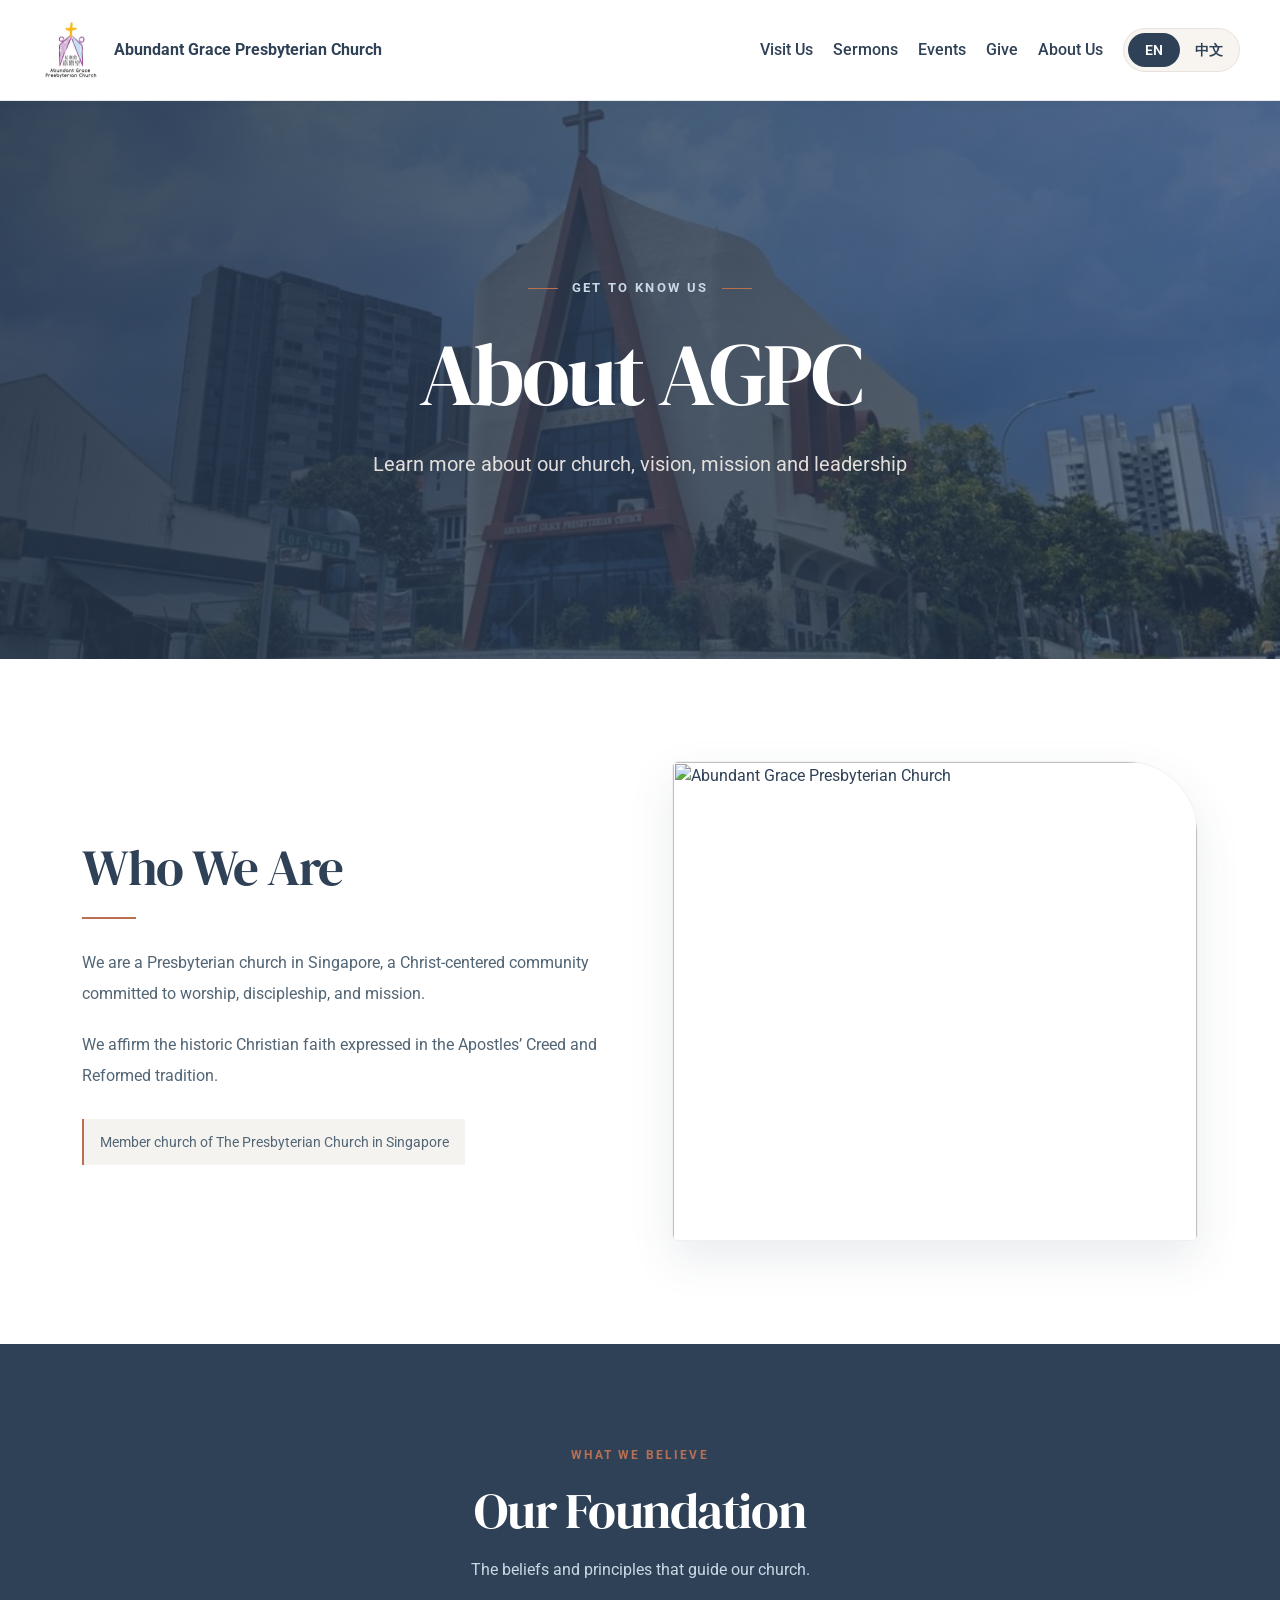
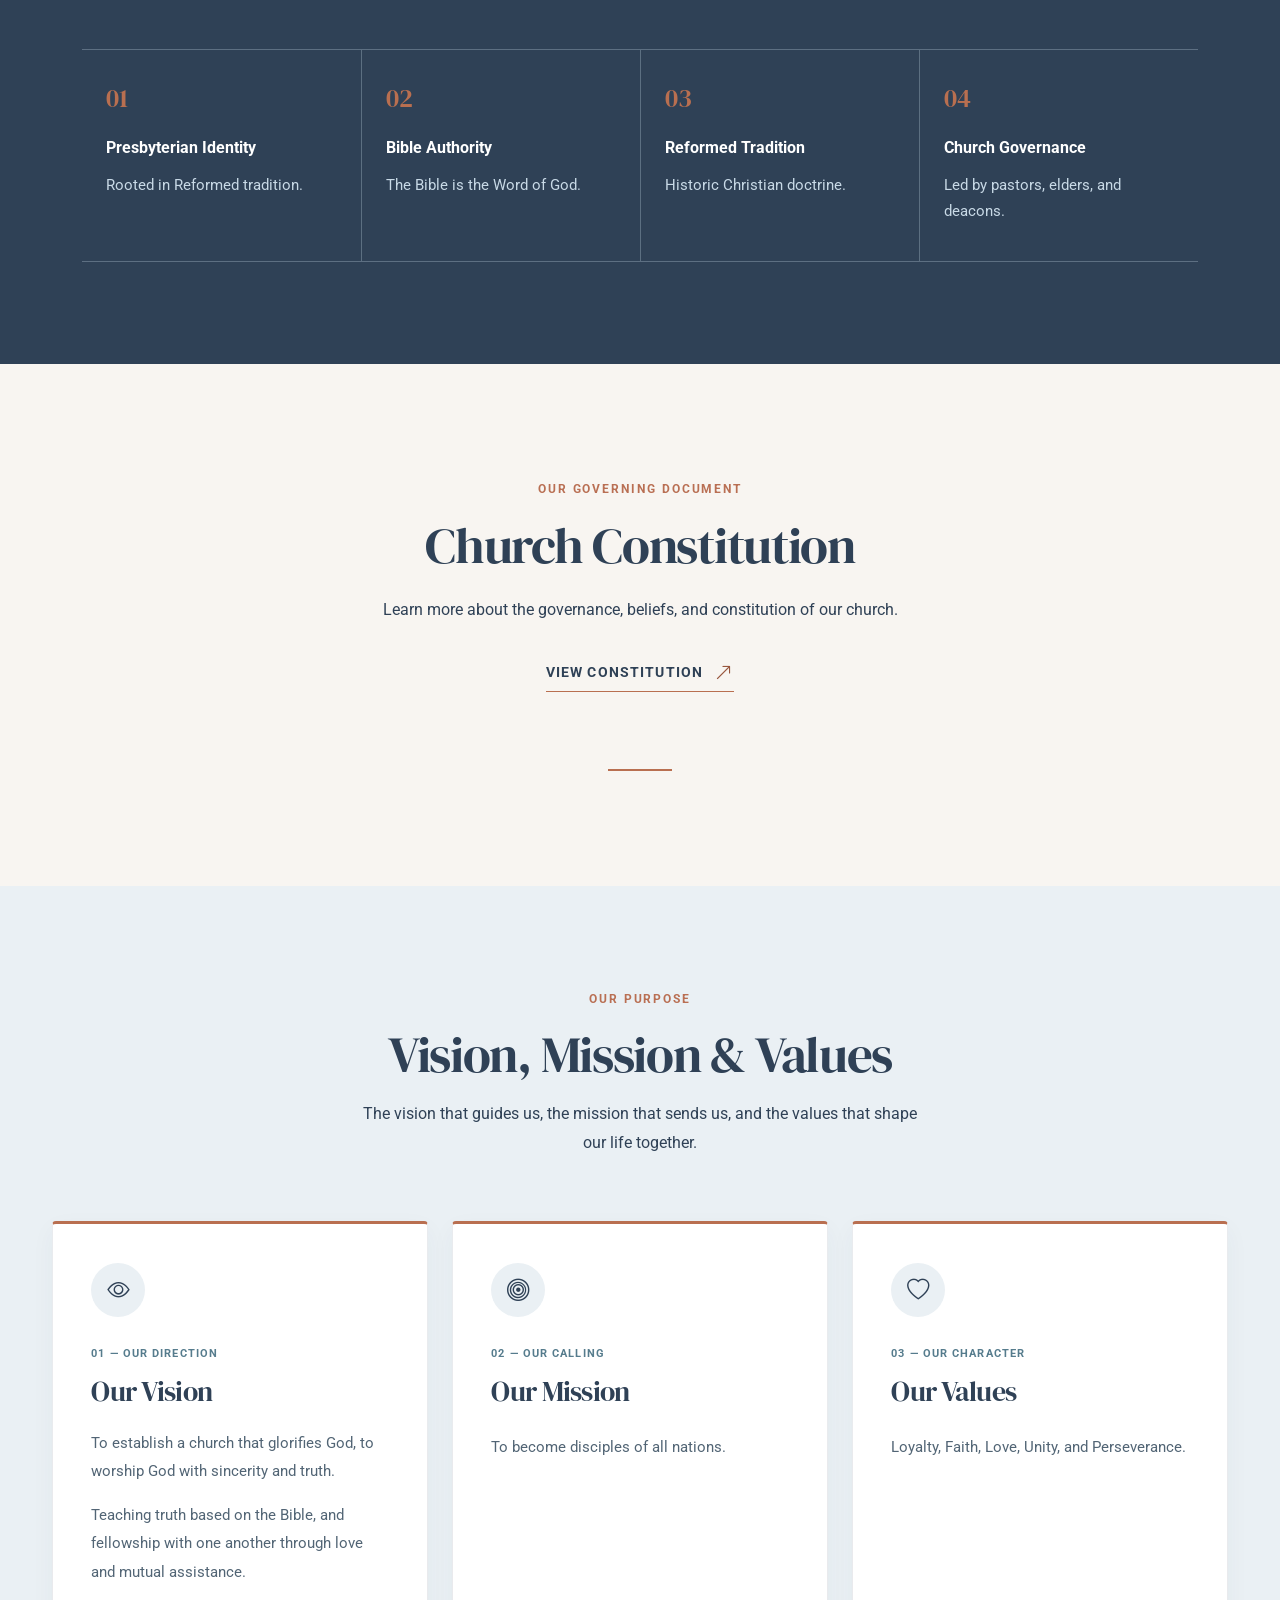
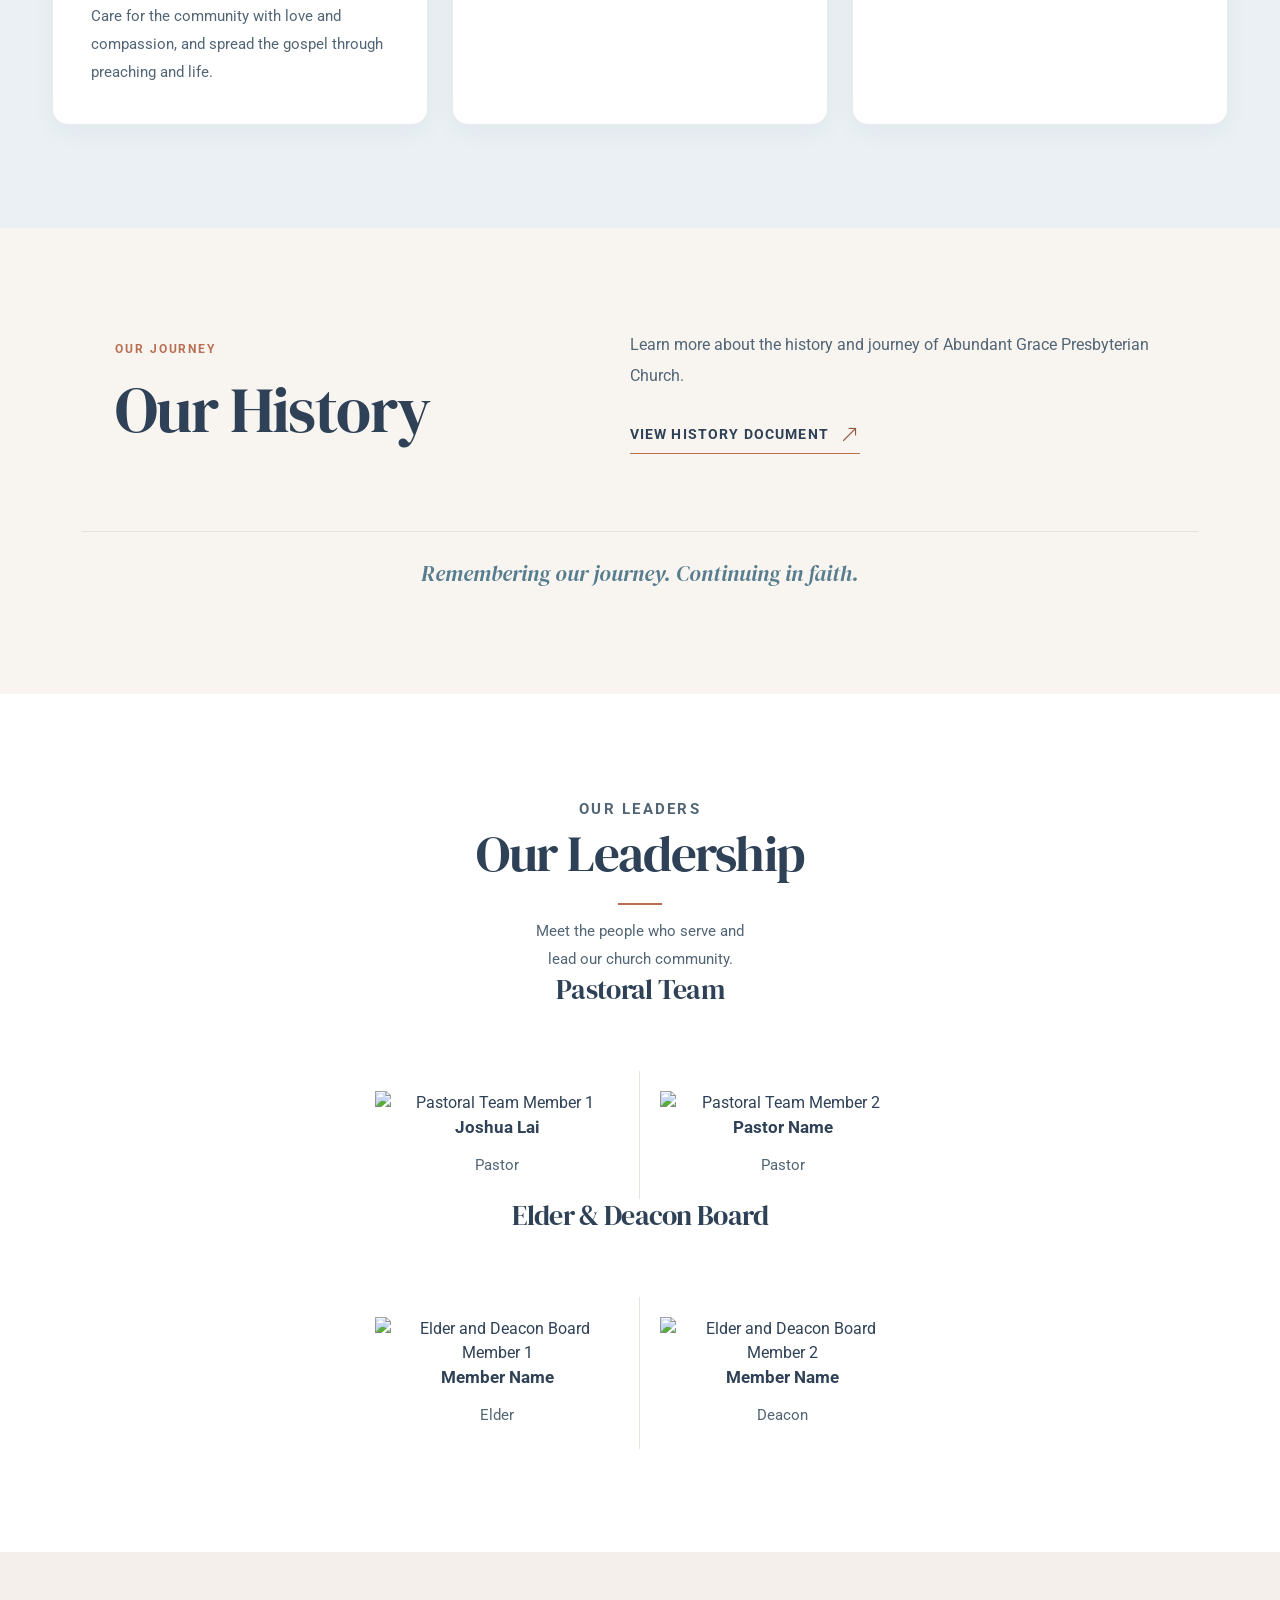
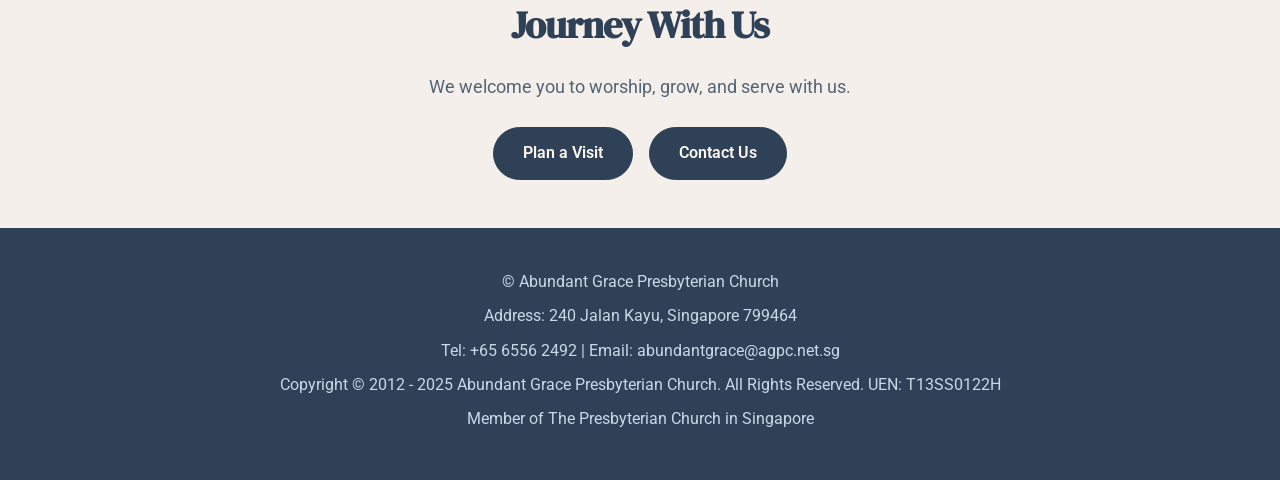
==== AGPC.html @ 5f8e2b2c "Update AGPC.html" ====
<html>
<head>

<meta charset="UTF-8">
<meta name="viewport" content="width=device-width, initial-scale=1">
    
<link rel="preconnect" href="https://fonts.googleapis.com">
<link rel="preconnect" href="https://fonts.gstatic.com" crossorigin>
<link href="https://fonts.googleapis.com/css2?family=Roboto:wght@400;500;600;700&display=swap" rel="stylesheet">
<link href="https://fonts.googleapis.com/css2?family=DM+Serif+Display&display=swap" rel="stylesheet">
<script src="https://cdn.jsdelivr.net/npm/bootstrap@5.3.0/dist/js/bootstrap.bundle.min.js"></script>
    
<link rel="stylesheet" href="CSS/global.css">
<link href="CSS/style.css" type="text/css" rel="stylesheet">
<link rel="stylesheet" href="CSS/agpc.css">

<link href="https://cdn.jsdelivr.net/npm/bootstrap@5.3.0/dist/css/bootstrap.min.css" rel="stylesheet">
    
<script src="utils.js"></script>
<link rel="stylesheet" href="https://cdn.jsdelivr.net/npm/bootstrap-icons@1.11.3/font/bootstrap-icons.min.css">
    
</head>

<body class="agpc-page">

    <!-- NAVBAR -->
    <nav class="navbar navbar-expand-lg myNav">
        <div class="container-fluid d-flex justify-content-between align-items-center">
    
            <a class="navbar-brand d-flex align-items-center customlink" href="index.html">
                <img src="Images/agpc-logo-new-a3-crop_orig.jpg" class="navbar-logo" alt="Logo">
                <span class="navbar-text"
                      data-en="Abundant Grace Presbyterian Church"
                      data-zh="嘉恩堂长老会">
                    Abundant Grace Presbyterian Church
                </span>
            </a>
    
            <div class="d-flex align-items-center">
    
                <button class="navbar-toggler me-3" type="button" data-bs-toggle="collapse" data-bs-target="#navbarNav">
                    <span class="navbar-toggler-icon"></span>
                </button>
    
                <div class="collapse navbar-collapse" id="navbarNav">
                    <ul class="navbar-nav ms-auto align-items-center">
    
                        <li class="nav-item">
                            <a class="nav-link" href="Visit Us.html"
                               data-en="Visit Us" data-zh="来访我们">Visit Us</a>
                        </li>
    
                        <li class="nav-item">
                            <a class="nav-link" href="Sermons.html"
                               data-en="Sermons" data-zh="讲道">Sermons</a>
                        </li>
    
                        <li class="nav-item">
                            <a class="nav-link" href="Events.html"
                               data-en="Events" data-zh="活动">Events</a>
                        </li>
    
                        <li class="nav-item">
                            <a class="nav-link" href="Give.html"
                               data-en="Give" data-zh="奉献">Give</a>
                        </li>
    
                        <li class="nav-item dropdown">
                            <a class="nav-link dropdown-toggle" href="#" role="button" data-bs-toggle="dropdown"
                                aria-expanded="false" data-en="About Us" data-zh="关于我们">About Us</a>
                            <ul class="dropdown-menu">
                            <li><a class="dropdown-item" href="AGPC.html" data-en="AGPC" data-zh="嘉恩堂">AGPC</a></li>
                            <li><a class="dropdown-item" href="Ministries.html" data-en="Ministries" data-zh="事工">Ministries</a></li>
                            <li><a class="dropdown-item" href="Connect.html" data-en="Connect" data-zh="联系我们">Connect</a></li>
                            </ul>
                        </li>
    
                        <li class="nav-item">
                            <button
                                class="lang-toggle"
                                id="languageToggle"
                                type="button"
                                aria-label="Switch language"
                                aria-pressed="false"
                            >
                                <span class="lang-toggle-option" data-lang="en">EN</span>
                                <span class="lang-toggle-option" data-lang="zh">中文</span>
                                <span class="lang-toggle-slider" aria-hidden="true"></span>
                            </button>
                        </li>
    
                    </ul>
                </div>
            </div>
        </div>
    </nav>
    
    <!-- HERO -->
    <section class="agpc-hero">
        <div class="container agpc-hero-content">
    
            <div class="agpc-hero-eyebrow">
                <span class="agpc-hero-eyebrow-line"></span>
                <span data-en="GET TO KNOW US"
                      data-zh="认识我们">
                    GET TO KNOW US
                </span>
                <span class="agpc-hero-eyebrow-line"></span>
            </div>
    
            <h1 data-en="About AGPC"
                data-zh="关于嘉恩堂">
                About AGPC
            </h1>
    
            <p data-en="Learn more about our church, vision, mission and leadership"
               data-zh="了解我们的教会、异象、使命与领袖团队">
                Learn more about our church, vision, mission and leadership
            </p>
    
        </div>
    </section>
    
    <!-- WHO WE ARE -->
    <section class="py-5 agpc-intro">
        <div class="container">
    
            <div class="row align-items-center g-4">
    
                <div class="col-md-6">
    
                    <h2 data-en="Who We Are" data-zh="我们是谁">
                        Who We Are
                    </h2>
    
                    <p data-en="We are a Presbyterian church in Singapore, a Christ-centered community committed to worship, discipleship, and mission."
                       data-zh="我们是新加坡的长老会教会，以基督为中心，致力于敬拜、门徒训练与宣教。">
                        We are a Presbyterian church in Singapore, a Christ-centered community committed to worship, discipleship, and mission.
                    </p>
    
                    <p data-en="We affirm the historic Christian faith expressed in the Apostles’ Creed and Reformed tradition."
                       data-zh="我们持守《使徒信经》所表达的历史性基督教信仰及改革宗传统。">
                        We affirm the historic Christian faith expressed in the Apostles’ Creed and Reformed tradition.
                    </p>
    
                    <p class="text-muted small mt-2"
                       data-en="Member church of The Presbyterian Church in Singapore"
                       data-zh="新加坡长老会的成员教会">
                        Member church of The Presbyterian Church in Singapore
                    </p>
    
                </div>
    
                <div class="col-md-6">
                    <img src="Images/church-placeholder.jpg" class="img-fluid intro-image" alt="Abundant Grace Presbyterian Church">
                </div>
    
            </div>
        </div>
    </section>
    
    
    <!-- FOUNDATION -->
    <section class="agpc-foundation text-center">
        <div class="container">
    
            <p class="section-eyebrow"
               data-en="WHAT WE BELIEVE"
               data-zh="我们的信仰">
                WHAT WE BELIEVE
            </p>
    
            <h2 data-en="Our Foundation"
                data-zh="我们的根基">
                Our Foundation
            </h2>
    
            <p class="foundation-intro"
               data-en="The beliefs and principles that guide our church."
               data-zh="引导我们教会的信仰与原则。">
                The beliefs and principles that guide our church.
            </p>
    
            <div class="foundation-grid">
    
                <div class="foundation-item">
                    <span class="foundation-number">01</span>
                    <h5 data-en="Presbyterian Identity"
                        data-zh="长老会传统">
                        Presbyterian Identity
                    </h5>
                    <p data-en="Rooted in Reformed tradition."
                       data-zh="扎根于改革宗传统。">
                        Rooted in Reformed tradition.
                    </p>
                </div>
    
                <div class="foundation-item">
                    <span class="foundation-number">02</span>
                    <h5 data-en="Bible Authority"
                        data-zh="圣经权威">
                        Bible Authority
                    </h5>
                    <p data-en="The Bible is the Word of God."
                       data-zh="圣经是上帝的话语。">
                        The Bible is the Word of God.
                    </p>
                </div>
    
                <div class="foundation-item">
                    <span class="foundation-number">03</span>
                    <h5 data-en="Reformed Tradition"
                        data-zh="改革宗传统">
                        Reformed Tradition
                    </h5>
                    <p data-en="Historic Christian doctrine."
                       data-zh="历史性的基督教教义。">
                        Historic Christian doctrine.
                    </p>
                </div>
    
                <div class="foundation-item">
                    <span class="foundation-number">04</span>
                    <h5 data-en="Church Governance"
                        data-zh="教会治理">
                        Church Governance
                    </h5>
                    <p data-en="Led by pastors, elders, and deacons."
                       data-zh="由牧师、长老与执事治理。">
                        Led by pastors, elders, and deacons.
                    </p>
                </div>
    
            </div>
        </div>
    </section>

    
    <!-- CHURCH CONSTITUTION -->
    <section class="agpc-resource agpc-constitution">
        <div class="container">
    
            <div class="constitution-content">
    
                <p class="section-eyebrow"
                   data-en="OUR GOVERNING DOCUMENT"
                   data-zh="我们的治理文件">
                    OUR GOVERNING DOCUMENT
                </p>
    
                <h2 data-en="Church Constitution"
                    data-zh="教会法规">
                    Church Constitution
                </h2>
    
                <p class="constitution-description"
                   data-en="Learn more about the governance, beliefs, and constitution of our church."
                   data-zh="了解本教会的信仰与法规。">
                    Learn more about the governance, beliefs, and constitution of our church.
                </p>
    
                <a href="agpc_constitution_2021__english_and_chinese_.pdf"
                   target="_blank"
                   rel="noopener noreferrer"
                   class="agpc-visit-link">
                    <span data-en="VIEW CONSTITUTION"
                          data-zh="查看章程">
                        VIEW CONSTITUTION
                    </span>
                    <i class="bi bi-arrow-up-right"
                       aria-hidden="true"></i>
                </a>
    
            </div>
    
            <div class="constitution-bottom-line" aria-hidden="true"></div>
    
        </div>
    </section>

    
    <!-- VISION + MISSION + VALUES -->
    <section id="vision-mission" class="info-section">
    
        <div class="container">
    
            <div class="vision-heading">
                <p class="section-eyebrow"
                   data-en="OUR PURPOSE"
                   data-zh="我们的宗旨">
                    OUR PURPOSE
                </p>
    
                <h2 data-en="Vision, Mission & Values"
                    data-zh="异象、使命与价值观">
                    Vision, Mission & Values
                </h2>
    
                <p class="vision-intro"
                   data-en="The vision that guides us, the mission that sends us, and the values that shape our life together."
                   data-zh="引导我们的异象、差遣我们的使命，以及塑造我们共同生活的价值观。">
                    The vision that guides us, the mission that sends us, and the values that shape our life together.
                </p>
            </div>
    
            <div class="vision-grid">
    
                <!-- VISION -->
                <article class="info-card">
    
                    <div class="info-icon">
                        <i class="bi bi-eye" aria-hidden="true"></i>
                    </div>
    
                    <p class="info-card-label"
                       data-en="01 — OUR DIRECTION"
                       data-zh="01 — 我们的方向">
                        01 — OUR DIRECTION
                    </p>
    
                    <h3 data-en="Our Vision"
                        data-zh="我们的异象">
                        Our Vision
                    </h3>
    
                    <div class="info-card-copy">
                        <p data-en="To establish a church that glorifies God, to worship God with sincerity and truth."
                           data-zh="建立一间荣耀上帝的教会，以真情和真理敬拜上帝。">
                            To establish a church that glorifies God, to worship God with sincerity and truth.
                        </p>
    
                        <p data-en="Teaching truth based on the Bible, and fellowship with one another through love and mutual assistance."
                           data-zh="以圣经为根据教导真理、以互爱和互助彼此团契。">
                            Teaching truth based on the Bible, and fellowship with one another through love and mutual assistance.
                        </p>
    
                        <p data-en="Care for the community with love and compassion, and spread the gospel through preaching and life."
                           data-zh="以慈爱和怜悯关怀社区、以宣道和生命广传福音。">
                            Care for the community with love and compassion, and spread the gospel through preaching and life.
                        </p>
                    </div>
    
                </article>
    
                <!-- MISSION -->
                <article class="info-card">
    
                    <div class="info-icon">
                        <i class="bi bi-bullseye" aria-hidden="true"></i>
                    </div>
    
                    <p class="info-card-label"
                       data-en="02 — OUR CALLING"
                       data-zh="02 — 我们的呼召">
                        02 — OUR CALLING
                    </p>
    
                    <h3 data-en="Our Mission"
                        data-zh="我们的使命">
                        Our Mission
                    </h3>
    
                    <div class="info-card-copy">
                        <p class="mission-statement"
                           data-en="To become disciples of all nations."
                           data-zh="去使万民作主的门徒。">
                            To become disciples of all nations.
                        </p>
                    </div>
    
                </article>
    
                <!-- VALUES -->
                <article class="info-card">
    
                    <div class="info-icon">
                        <i class="bi bi-heart" aria-hidden="true"></i>
                    </div>
    
                    <p class="info-card-label"
                       data-en="03 — OUR CHARACTER"
                       data-zh="03 — 我们的品格">
                        03 — OUR CHARACTER
                    </p>
    
                    <h3 data-en="Our Values"
                        data-zh="我们的价值观">
                        Our Values
                    </h3>
    
                    <div class="info-card-copy">
                        <p class="values-statement"
                           data-en="Loyalty, Faith, Love, Unity, and Perseverance."
                           data-zh="忠心、信心、爱心、同心、恒心。">
                            Loyalty, Faith, Love, Unity, and Perseverance.
                        </p>
                    </div>
    
                </article>
    
            </div>
        </div>
    
    </section>

   
    <!-- STORY / OUR HISTORY -->
    <section class="agpc-resource agpc-history">
        <div class="container">
    
            <div class="history-layout">
    
                <div class="history-heading">
                    <p class="section-eyebrow"
                       data-en="OUR JOURNEY"
                       data-zh="我们的历程">
                        OUR JOURNEY
                    </p>
    
                    <h2 data-en="Our History"
                        data-zh="我们的历史">
                        Our History
                    </h2>
                </div>
    
                <div class="history-content">
    
                    <p data-en="Learn more about the history and journey of Abundant Grace Presbyterian Church."
                       data-zh="了解嘉恩堂长老会的历史与发展历程。">
                        Learn more about the history and journey of Abundant Grace Presbyterian Church.
                    </p>
    
                    <a id="historyDocumentLink"
                       href="#"
                       target="_blank"
                       rel="noopener noreferrer"
                       class="agpc-visit-link">
    
                        <span data-en="VIEW HISTORY DOCUMENT"
                              data-zh="查看教会历史文件">
                            VIEW HISTORY DOCUMENT
                        </span>
    
                        <i class="bi bi-arrow-up-right"
                           aria-hidden="true"></i>
    
                    </a>
    
                </div>
    
            </div>
    
            <div class="history-divider" aria-hidden="true"></div>
    
            <p class="history-note"
               data-en="Remembering our journey. Continuing in faith."
               data-zh="回顾我们的历程，凭信心继续前行。">
                Remembering our journey. Continuing in faith.
            </p>
    
        </div>
    </section>

    
    
    <!-- LEADERSHIP -->
    <section class="py-5 agpc-leadership">
        <div class="container">
    
            <!-- Section Heading -->
            <div class="text-center leadership-heading">
                <p class="section-eyebrow"
                   data-en="OUR LEADERS"
                   data-zh="我们的领袖">
                    OUR LEADERS
                </p>
    
                <h2 data-en="Our Leadership"
                    data-zh="我们的领袖团队">
                    Our Leadership
                </h2>
    
                <p class="leadership-intro"
                   data-en="Meet the people who serve and lead our church community."
                   data-zh="认识在教会中服事并带领我们群体的同工。">
                    Meet the people who serve and lead our church community.
                </p>
            </div>
    
            <!-- PASTORAL TEAM -->
            <div class="leadership-team">
    
                <div class="leadership-team-heading">
                    <h3 data-en="Pastoral Team"
                        data-zh="牧者团队">
                        Pastoral Team
                    </h3>
                    <div class="leadership-heading-line"></div>
                </div>
    
                <div class="row g-4 justify-content-center">
    
                    <!-- Pastor 1 -->
                    <div class="col-6 col-md-4 col-lg-3">
                        <div class="leader-card">
                            <img src="Images/AGPC/Joshua.jpg"
                                 class="leader-image"
                                 alt="Pastoral Team Member 1">
    
                            <div class="leader-info">
                                <h5>Joshua Lai</h5>
                                <p>Pastor</p>
                            </div>
                        </div>
                    </div>
    
                    <!-- Add more pastoral team members by copying a card -->
    
                    <div class="col-6 col-md-4 col-lg-3">
                        <div class="leader-card">
                            <img src="Images/pastor-2.jpg"
                                 class="leader-image"
                                 alt="Pastoral Team Member 2">
    
                            <div class="leader-info">
                                <h5>Pastor Name</h5>
                                <p>Pastor</p>
                            </div>
                        </div>
                    </div>
    
                </div>
            </div>
    
            <!-- ELDER & DEACON BOARD -->
            <div class="leadership-team">
    
                <div class="leadership-team-heading">
                    <h3 data-en="Elder &amp; Deacon Board"
                        data-zh="长老与执事会">
                        Elder &amp; Deacon Board
                    </h3>
                    <div class="leadership-heading-line"></div>
                </div>
    
                <div class="row g-4 justify-content-center">
    
                    <!-- Board Member 1 -->
                    <div class="col-6 col-md-4 col-lg-3">
                        <div class="leader-card">
                            <img src="Images/board-member-1.jpg"
                                 class="leader-image"
                                 alt="Elder and Deacon Board Member 1">
    
                            <div class="leader-info">
                                <h5>Member Name</h5>
                                <p>Elder</p>
                            </div>
                        </div>
                    </div>
    
                    <!-- Board Member 2 -->
                    <div class="col-6 col-md-4 col-lg-3">
                        <div class="leader-card">
                            <img src="Images/board-member-2.jpg"
                                 class="leader-image"
                                 alt="Elder and Deacon Board Member 2">
    
                            <div class="leader-info">
                                <h5>Member Name</h5>
                                <p>Deacon</p>
                            </div>
                        </div>
                    </div>
    
                    <!-- Copy this card for additional board members -->
    
                </div>
            </div>
    
        </div>
    </section>

    
    
    <!-- CTA -->
    <section class="cta-section text-center py-5">
        <div class="container">
    
            <h2 data-en="Journey With Us"
                data-zh="与我们同行">
                Journey With Us
            </h2>
    
            <p data-en="We welcome you to worship, grow, and serve with us."
               data-zh="我们欢迎您一同敬拜、成长与服事。">
                We welcome you to worship, grow, and serve with us.
            </p>
    
            <div class="agpc-cta-actions">
                <a href="Visit Us.html"
                   class="btn btn-cta"
                   data-en="Plan a Visit"
                   data-zh="计划来访">
                    Plan a Visit
                </a>
    
                <a href="Connect.html"
                   class="btn btn-cta"
                   data-en="Contact Us"
                   data-zh="联系我们">
                    Contact Us
                </a>
            </div>
    
        </div>
    </section>


    <!-- FOOTER -->
    <footer class="footer">
        <div class="container text-center">
            <p>© Abundant Grace Presbyterian Church</p>
            <p>Address: 240 Jalan Kayu, Singapore 799464</p>
            <p>
                Tel: +65 6556 2492 |
                Email: abundantgrace@agpc.net.sg
            </p>
            <p>
                Copyright © 2012 - 2025 Abundant Grace Presbyterian Church.
                All Rights Reserved. UEN: T13SS0122H
            </p>
            <p>Member of The Presbyterian Church in Singapore</p>
        </div>
    </footer>

</body>
</html>
---- CSS/global.css ----
/* =====================================================
   AGPC WEBSITE — GLOBAL FOUNDATION
   File: CSS/global.css

   01. Colour system
   02. Layout tokens
   03. Global defaults
   04. Typography
   05. Shared accessibility
   06. Reduced motion
===================================================== */


/* -----------------------------------------------------
   01. COLOUR SYSTEM
----------------------------------------------------- */

:root {
    /* Brand colours */
    --brand-dark: #2F4156;
    --brand-primary: #567C8D;
    --brand-light: #C8D9E6;
    --brand-beige: #F5EFEB;
    --brand-white: #FFFFFF;

    /* Accents */
   --accent-ink: #F5EFEB;
   --accent-muted: #C8D9E6;
   --accent-clay: #B96F50;     /* Terracotta text */
   --accent-hover: #98563D;    /* Darker terracotta */
   --accent-soft: #F8EAE2;     /* Soft terracotta background */

    /* Backgrounds */
    --bg-white: #FFFFFF;
    --bg-light: #F8F5F1;
    --bg-cream: #F5EFEB;
    --bg-dark: var(--brand-dark);
    --bg-blue: var(--brand-primary);
    --bg-clay: var(--accent-clay);

    /* Text */
    --text-main: var(--brand-dark);
    --text-on-dark: var(--brand-beige);
    --text-muted: #526575;
    --text-accent: #B96F53;

    /* Borders */
    --border-light: #E8E2DC;
    --border-accent: var(--accent-clay);

    /* Layout */
    --content-max-width: 1200px;
    --content-wide-width: 1400px;
    --section-padding-y: clamp(4rem, 7vw, 6.5rem);
    --section-padding-x: clamp(1.25rem, 4vw, 2.5rem);
    --content-gap: clamp(2rem, 4vw, 4rem);

    /* Typography */
    --font-heading: "DM Serif Display", Georgia, serif;
    --font-body: "Roboto", Arial, sans-serif;

    --text-body: 1.125rem;
    --text-body-small: 1rem;
    --text-lead: 1.25rem;
    --text-label: 0.9375rem;
    --text-caption: 0.875rem;

    --text-h1: clamp(3rem, 5.2vw, 5rem);
    --text-h2: clamp(2.125rem, 3.5vw, 3.25rem);
    --text-h3: clamp(1.75rem, 2.5vw, 2.25rem);
    --text-h4: clamp(1.125rem, 1.5vw, 1.375rem);
    --text-h5: 1.125rem;
    --text-h6: 1rem;

    --line-body: 1.75;
    --line-heading: 1.2;

    /* Shared visual details */
    --radius-small: 4px;
    --radius-medium: 12px;
    --radius-large: 20px;
    --shadow-soft: 0 12px 32px rgba(47, 65, 86, 0.08);
    --shadow-image: 0 20px 45px rgba(47, 65, 86, 0.12);
}


/* -----------------------------------------------------
   02. GLOBAL DEFAULTS
----------------------------------------------------- */

html {
    scroll-behavior: smooth;
    scroll-padding-top: 1rem;
}

body {
    margin: 0;
    color: var(--text-main);
    background: var(--bg-white);
    font-family: var(--font-body);
    font-size: var(--text-body);
    font-weight: 400;
    line-height: var(--line-body);
    -webkit-font-smoothing: antialiased;
    text-rendering: optimizeLegibility;
}

*,
*::before,
*::after {
    box-sizing: border-box;
}

img {
    display: block;
    max-width: 100%;
}

button,
input,
textarea,
select,
a {
    font-family: var(--font-body);
}

button,
input,
textarea,
select {
    font-size: inherit;
}

a {
    color: inherit;
}

p {
    margin-top: 0;
    font-size: inherit;
    line-height: var(--line-body);
}

section {
    position: relative;
    margin: 0;
}


/* -----------------------------------------------------
   03. TYPOGRAPHY
----------------------------------------------------- */

h1,
h2,
h3 {
    margin-top: 0;
    color: var(--text-main);
    font-family: var(--font-heading);
    font-weight: 400;
    text-wrap: balance;
}

h1 {
    font-size: var(--text-h1);
    line-height: 1.1;
}

h2 {
    font-size: var(--text-h2);
    line-height: var(--line-heading);
}

h3 {
    font-size: var(--text-h3);
    line-height: 1.25;
}

h4,
h5,
h6 {
    margin-top: 0;
    color: var(--text-main);
    font-family: var(--font-body);
    font-weight: 700;
    line-height: 1.45;
}

h4 {
    font-size: var(--text-h4);
}

h5 {
    font-size: var(--text-h5);
}

h6 {
    font-size: var(--text-h6);
}

.lead,
.text-lead {
    font-size: var(--text-lead);
    line-height: 1.7;
}

.text-small {
    font-size: var(--text-body-small);
    line-height: 1.7;
}

.text-caption {
    font-size: var(--text-caption);
    line-height: 1.6;
}


/* -----------------------------------------------------
   04. SHARED ACCESSIBILITY
----------------------------------------------------- */

a:focus-visible,
button:focus-visible,
input:focus-visible,
textarea:focus-visible,
select:focus-visible {
    outline: 3px solid var(--brand-primary);
    outline-offset: 3px;
}

button {
    -webkit-tap-highlight-color: transparent;
}


/* -----------------------------------------------------
   05. TABLET TYPOGRAPHY
----------------------------------------------------- */

@media (max-width: 991.98px) {
    :root {
        --text-body: 1.125rem;
        --text-h2: clamp(2rem, 4vw, 2.75rem);
    }
}


/* -----------------------------------------------------
   06. MOBILE TYPOGRAPHY
----------------------------------------------------- */

@media (max-width: 767.98px) {
    :root {
        --section-padding-y: 3.75rem;
        --section-padding-x: 1.25rem;

        --text-body: 1.125rem;
        --text-body-small: 1rem;
        --text-lead: 1.2rem;

        --text-h1: clamp(2.5rem, 8vw, 3.25rem);
        --text-h2: 2rem;
        --text-h3: 1.625rem;
        --text-h4: 1.1875rem;
        --text-h5: 1.125rem;
        --text-h6: 1rem;

        --text-label: 0.9375rem;
        --text-caption: 0.9375rem;
    }

    body {
        line-height: 1.75;
    }

    p {
        margin-bottom: 1rem;
    }
}


/* -----------------------------------------------------
   07. REDUCED MOTION
----------------------------------------------------- */

@media (prefers-reduced-motion: reduce) {
    html {
        scroll-behavior: auto;
    }

    *,
    *::before,
    *::after {
        scroll-behavior: auto !important;
        animation-duration: 0.01ms !important;
        animation-iteration-count: 1 !important;
        transition-duration: 0.01ms !important;
    }
}
---- CSS/style.css ----
/* =====================================================
   AGPC WEBSITE — SHARED COMPONENTS
   File: CSS/style.css

   01. Shared page layout
   02. Navbar
   03. Language toggle
   04. Shared links and buttons
   05. CTA
   06. Footer
===================================================== */


/* -----------------------------------------------------
   01. SHARED PAGE LAYOUT
----------------------------------------------------- */

.container {
    --bs-gutter-x: 1.5rem;
}

.content-section > .container,
.info-section > .container {
    width: 100%;
    max-width: var(--content-max-width);
    margin-inline: auto;
}

.info-section,
.light-section {
    background: var(--bg-light);
}

.light-section {
    text-align: center;
}

.light-section p {
    max-width: 700px;
    margin-inline: auto;
}

.section-spacious {
    padding-block: 5rem;
}


/* -----------------------------------------------------
   02. NAVBAR
----------------------------------------------------- */

.myNav {
    position: relative;
    z-index: 1000;
    width: 100%;
    background: #FFFFFF;
    border-bottom: 1px solid #E7E9ED;
    box-shadow: 0 2px 8px rgba(47, 65, 86, 0.04);
}

.myNav > .container-fluid {
    display: flex;
    align-items: center;
    justify-content: space-between;
    padding: 0.5rem 2.5rem;
}

.myNav .navbar-brand {
    display: flex;
    align-items: center;
    gap: 0.75rem;
    min-width: 0;
    margin-right: 1.5rem;
    padding: 0;
    text-decoration: none;
}

.myNav .navbar-logo {
    width: auto;
    height: 68px;
    flex-shrink: 0;
    object-fit: contain;
}

.myNav .navbar-text {
    max-width: 300px;
    color: var(--brand-dark);
    font-size: 1rem;
    font-weight: 700;
    line-height: 1.3;
    white-space: normal;
}

.myNav .navbar-nav {
    align-items: center;
    gap: 0.25rem;
}

.myNav .nav-link {
    position: relative;
    padding: 0.7rem 0.75rem;
    color: var(--brand-dark);
    font-size: 1rem;
    font-weight: 500;
    text-decoration: none;
    background: transparent;
    transition: color 0.2s ease;
}

.myNav .nav-link::after {
    position: absolute;
    right: 0.75rem;
    bottom: 0.35rem;
    left: 0.75rem;
    height: 1px;
    background: var(--brand-primary);
    content: "";
    transform: scaleX(0);
    transform-origin: left;
    transition: transform 0.2s ease;
}

.myNav .nav-link:hover,
.myNav .nav-link:focus-visible,
.myNav .nav-link.active {
    color: var(--brand-primary);
    background: transparent;
}

.myNav .nav-link:hover::after,
.myNav .nav-link:focus-visible::after,
.myNav .nav-link.active::after {
    transform: scaleX(1);
}

.myNav .dropdown-menu {
    padding: 0.5rem;
    border: 1px solid var(--border-light);
    border-radius: var(--radius-medium);
    box-shadow: var(--shadow-soft);
}

.myNav .dropdown-item {
    padding: 0.65rem 0.85rem;
    border-radius: 6px;
    color: var(--brand-dark);
    font-size: 0.95rem;
}

.myNav .dropdown-item:hover,
.myNav .dropdown-item:focus {
    color: var(--brand-dark);
    background: var(--bg-light);
}

.myNav .lang-toggle {
    margin-left: 0.5rem;
}

.myNav .navbar-toggler {
    padding: 0.5rem 0.65rem;
    border: 1px solid var(--border-light);
    border-radius: 8px;
    box-shadow: none;
}

.myNav .navbar-toggler:focus {
    outline: 2px solid var(--brand-primary);
    outline-offset: 3px;
    box-shadow: none;
}


/* -----------------------------------------------------
   03. LANGUAGE TOGGLE
----------------------------------------------------- */

.myNav .lang-toggle {
    --toggle-padding: 4px;
    --toggle-gap: 3px;

    position: relative;
    display: inline-grid !important;
    grid-template-columns: 52px 52px;
    align-items: center;
    gap: var(--toggle-gap);
    padding: var(--toggle-padding);
    border: 1px solid var(--border-light);
    border-radius: 999px;
    background: var(--bg-light);
    cursor: pointer;
    white-space: nowrap;
    vertical-align: middle;
    box-shadow: none;
    isolation: isolate;
}

.myNav .lang-toggle-option {
    position: relative;
    z-index: 2;
    display: flex;
    min-width: 0;
    height: 34px;
    align-items: center;
    justify-content: center;
    padding: 0 6px;
    border-radius: 999px;
    background: transparent;
    color: var(--brand-dark);
    font-size: 0.875rem;
    font-weight: 600;
    line-height: 1;
    transition: color 0.25s ease;
}

.myNav .lang-toggle-slider {
    position: absolute;
    z-index: 1;
    top: var(--toggle-padding);
    bottom: var(--toggle-padding);
    left: var(--toggle-padding);
    width: 52px;
    border-radius: 999px;
    background: var(--brand-dark);
    pointer-events: none;
    transform: translateX(0);
    transition: transform 0.3s cubic-bezier(0.22, 1, 0.36, 1);
}

.myNav .lang-toggle[data-lang="zh"] .lang-toggle-slider {
    transform: translateX(55px);
}

.myNav .lang-toggle[data-lang="en"]
.lang-toggle-option[data-lang="en"],
.myNav .lang-toggle[data-lang="zh"]
.lang-toggle-option[data-lang="zh"] {
    color: #FFFFFF;
}

.myNav .lang-toggle:focus-visible {
    outline: 3px solid var(--brand-primary);
    outline-offset: 3px;
}


/* -----------------------------------------------------
   04. SHARED TEXT LINKS
----------------------------------------------------- */

.who-visit-link,
.past-sermons-btn,
.events-view-all {
    display: inline-flex;
    align-items: center;
    gap: 10px;
    padding: 0 0 7px;
    border: 0;
    border-bottom: 1px solid var(--accent-clay);
    border-radius: 0;
    background: transparent;
    color: var(--brand-dark);
    font-family: var(--font-body);
    font-size: 0.9rem;
    font-weight: 700;
    letter-spacing: 0.07em;
    line-height: 1.6;
    text-decoration: none;
    cursor: pointer;
    transition: gap 0.25s ease, color 0.25s ease,
                border-color 0.25s ease;
}

.who-visit-link i,
.past-sermons-btn i,
.events-view-all i {
    color: var(--accent-hover);
    font-size: 1.1rem;
    transition: transform 0.25s ease, color 0.25s ease;
}

.who-visit-link:hover,
.past-sermons-btn:hover,
.events-view-all:hover {
    gap: 16px;
    color: var(--accent-hover);
    border-bottom-color: var(--accent-hover);
}

.who-visit-link:hover i,
.past-sermons-btn:hover i,
.events-view-all:hover i {
    color: var(--accent-hover);
    transform: translate(2px, -2px);
}

.who-visit-link:focus-visible,
.past-sermons-btn:focus-visible,
.events-view-all:focus-visible {
    outline: 2px solid var(--brand-primary);
    outline-offset: 5px;
}


/* -----------------------------------------------------
   05. CALL TO ACTION
----------------------------------------------------- */

.cta-section {
    padding: clamp(3.5rem, 6vw, 5rem) 1.5rem;
    background: var(--brand-dark);
    color: var(--brand-white);
    text-align: center;
}

.cta-section h2 {
    margin-bottom: 1rem;
    color: var(--brand-white);
}

.cta-section p {
    max-width: 650px;
    margin: 0 auto 1.5rem;
    color: var(--brand-light);
}

.cta-section .social-links a {
    color: var(--brand-light);
}

.cta-section .social-links a:hover {
    color: var(--brand-white);
}

.btn-cta {
    display: inline-block;
    padding: 0.8rem 2rem;
    border: 2px solid var(--brand-primary);
    border-radius: 999px;
    background: var(--brand-primary);
    color: #FFFFFF;
    font-weight: 600;
    text-decoration: none;
    transition: background-color 0.25s ease,
                border-color 0.25s ease,
                color 0.25s ease,
                transform 0.25s ease;
}

.btn-cta:hover,
.btn-cta:focus-visible {
    border-color: var(--brand-light);
    background: var(--brand-light);
    color: var(--brand-dark);
    transform: translateY(-2px);
}

.social-links {
    display: flex;
    align-items: center;
    justify-content: center;
    flex-wrap: wrap;
    gap: 2rem;
    margin: 1.5rem 0;
}

.social-links a {
    display: inline-flex;
    align-items: center;
    gap: 0.5rem;
    color: inherit;
    font-size: 1.05rem;
    font-weight: 500;
    text-decoration: none;
    transition: transform 0.2s ease, opacity 0.2s ease;
}

.social-links a i {
    font-size: 1.4rem;
}

.social-links a:hover {
    transform: translateY(-2px);
    opacity: 0.8;
}


/* -----------------------------------------------------
   06. FOOTER
----------------------------------------------------- */

.footer {
    padding: 2.5rem 1.5rem;
    background: var(--brand-dark);
    color: var(--brand-light);
    font-size: 0.9rem;
    line-height: 1.7;
    text-align: center;
}

.footer .container {
    max-width: 900px;
}

.footer p {
    margin: 0 0 0.35rem;
    color: var(--brand-light);
    font-size: 0.9rem;
    line-height: 1.65;
}

.footer a {
    color: var(--brand-light);
    text-decoration: underline;
    text-decoration-color: transparent;
    text-underline-offset: 3px;
    transition: color 0.2s ease,
                text-decoration-color 0.2s ease;
}

.footer a:hover,
.footer a:focus-visible {
    color: #FFFFFF;
    text-decoration-color: currentColor;
}


/* -----------------------------------------------------
   07. RESPONSIVE SHARED COMPONENTS
----------------------------------------------------- */

@media (max-width: 1199.98px) and (min-width: 992px) {
    .myNav > .container-fluid {
        padding-inline: 1.25rem;
    }

    .myNav .navbar-brand {
        gap: 0.6rem;
        margin-right: 0.75rem;
    }

    .myNav .navbar-logo {
        height: 58px;
    }

    .myNav .navbar-text {
        max-width: 220px;
        font-size: 0.9rem;
    }

    .myNav .nav-link {
        padding-inline: 0.55rem;
        font-size: 0.925rem;
    }

    .myNav .nav-link::after {
        right: 0.55rem;
        left: 0.55rem;
    }

    .myNav .lang-toggle {
        margin-left: 0.25rem;
    }
}


/* Bootstrap collapses the navbar at 991.98px */
@media (max-width: 991.98px) {
    .myNav > .container-fluid {
        flex-wrap: wrap;
        padding: 0.65rem 1.25rem;
    }

    .myNav > .container-fluid > .d-flex {
        display: contents !important;
    }

    .myNav .navbar-brand {
        flex: 1 1 0;
        min-width: 0;
        margin-right: 0.75rem;
    }

    .myNav .navbar-logo {
        height: 58px;
    }

    .myNav .navbar-text {
        max-width: 320px;
        font-size: 1rem;
        line-height: 1.3;
    }

    .myNav .navbar-toggler {
        flex: 0 0 auto;
        min-width: 48px;
        min-height: 44px;
        margin: 0 !important;
    }

    .myNav .navbar-collapse {
        flex: 0 0 100%;
        width: 100%;
        margin-top: 0.75rem;
        padding-top: 0.5rem;
        border-top: 1px solid var(--border-light);
    }

    .myNav .navbar-nav {
        align-items: stretch !important;
        gap: 0;
        width: 100%;
    }

    .myNav .nav-item {
        width: 100%;
    }

    .myNav .nav-link {
        display: block;
       padding: 0.65rem 0.5rem;
       border-bottom: 1px solid #F0F0F0;
       font-size: 0.9rem;
    }

    .myNav .nav-link::after {
        display: none;
    }

    .myNav .nav-link:hover,
    .myNav .nav-link.active {
        color: var(--brand-primary);
        background: transparent;
    }

    .myNav .lang-toggle {
        margin: 0.85rem 0;
    }

    .section-spacious {
        padding-block: 4rem;
    }
}


/* FINAL MOBILE NAVBAR */
@media (max-width: 767.98px) {
    nav.myNav {
        min-height: 72px;
        padding: 4px 0;
    }

    nav.myNav > .container-fluid {
        min-height: 64px;
        padding: 6px 12px;
    }

    nav.myNav .navbar-logo {
        width: 48px;
        height: 48px;
        flex-basis: 48px;
    }

    nav.myNav .navbar-text {
    font-size: 13px;
    line-height: 1.25;
    font-weight: 700;
   }   

    nav.myNav .navbar-toggler {
        width: 46px;
        height: 44px;
        flex-basis: 46px;
        padding: 7px;
    }

    nav.myNav .navbar-toggler-icon {
        width: 24px;
        height: 24px;
        background-size: 24px 24px;
    }
}
@media (max-width: 380px) {
    nav.myNav .navbar-logo {
        width: 50px;
        height: 50px;
        flex-basis: 50px;
    }

    nav.myNav .navbar-text {
        font-size: 14px;
    }
}


@media (max-width: 575.98px) {
    .myNav > .container-fluid {
        padding: 0.7rem 0.85rem;
    }

    .myNav .navbar-brand {
        gap: 0.55rem;
        margin-right: 0.5rem;
    }

    .myNav .navbar-logo {
        height: 54px;
    }

    .myNav .navbar-text {
        max-width: 235px;
        font-size: 0.95rem;
        line-height: 1.25;
    }

    .myNav .navbar-toggler {
        padding: 0.45rem 0.55rem;
    }

    .myNav .lang-toggle {
        grid-template-columns: 48px 48px;
    }

    .myNav .lang-toggle-slider {
        width: 48px;
    }

    .myNav .lang-toggle[data-lang="zh"] .lang-toggle-slider {
        transform: translateX(51px);
    }

    .cta-section {
        padding: 3.5rem 1.25rem;
    }

    .social-links {
        gap: 1.25rem;
    }

    .footer {
        padding: 2rem 1rem;
    }

    .footer p {
        font-size: 0.875rem;
        overflow-wrap: anywhere;
    }
}

@media (max-width: 359.98px) {
    .myNav .navbar-logo {
        height: 46px;
    }

    .myNav .navbar-text {
        max-width: 165px;
        font-size: 0.85rem;
    }
}


/* -----------------------------------------------------
   08. REDUCED MOTION
----------------------------------------------------- */

@media (prefers-reduced-motion: reduce) {
    .myNav .nav-link,
    .myNav .nav-link::after,
    .myNav .lang-toggle-slider,
    .myNav .lang-toggle-option,
    .who-visit-link,
    .past-sermons-btn,
    .events-view-all,
    .btn-cta,
    .social-links a,
    .footer a {
        transition: none !important;
    }
}


html,
body {
    max-width: 100%;
    overflow-x: clip !important;
}
---- CSS/agpc.css ----
/* =====================================================
   AGPC PAGE — VISUAL DESIGN
   File: CSS/agpc.css
===================================================== */


/* =====================================================
   AGPC — TYPOGRAPHY SYSTEM
===================================================== */

.agpc-page {
    font-family: var(--font-body, "Roboto"), sans-serif;
    color: var(--brand-dark, #2F4156);
    background: #FFFFFF;
    -webkit-font-smoothing: antialiased;
}

/* Elegant editorial headings */
.agpc-page h1,
.agpc-page h2,
.agpc-page h3 {
    font-family: var(--font-heading, "DM Serif Display"), serif;
    font-weight: 400;
    letter-spacing: -0.025em;
}

/* Main section headings */
.agpc-page section h2 {
    margin-bottom: 1.25rem;
    color: var(--brand-dark, #2F4156);
    font-size: clamp(2rem, 3.5vw, 3rem);
    font-weight: 400;
    line-height: 1.2;
}

/* Card and subsection headings */
.agpc-page section h5 {
    margin-bottom: 0.75rem;
    color: var(--brand-dark, #2F4156);
    font-family: var(--font-body, "Roboto"), sans-serif;
    font-size: 1.05rem;
    font-weight: 700;
    line-height: 1.5;
}

/* Consistent readable body text */
.agpc-page p,
.agpc-page li {
    font-family: var(--font-body, "Roboto"), sans-serif;
    font-size: 1rem;
    font-weight: 400;
    line-height: 1.8;
}

/* Small editorial labels */
.agpc-page .section-eyebrow {
    margin-bottom: 0.75rem;
    color: #B96F53;;
    font-family: var(--font-body, "Roboto"), sans-serif;
    font-size: 0.78rem;
    font-weight: 700;
    letter-spacing: 0.15em;
    text-transform: uppercase;
}

/* Mobile typography */
@media (max-width: 767.98px) {
    .agpc-page section h2 {
        font-size: clamp(2rem, 8vw, 2.6rem);
        line-height: 1.2;
    }

    .agpc-page p,
    .agpc-page li {
        font-size: 0.98rem;
        line-height: 1.8;
    }
}



/* =====================================================
   01. AGPC — EDITORIAL HERO
===================================================== */

.agpc-page .agpc-hero {
    --hero-ink: var(--brand-beige, #F5EFEB);
    --hero-muted: var(--brand-light, #C8D9E6);
    --hero-clay: var(--accent-clay, #C58D72);

    position: relative;
    isolation: isolate;
    display: flex;
    align-items: center;
    justify-content: center;

    min-height: 62vh;
    padding: clamp(6rem, 10vw, 9rem) 1.5rem !important;
    overflow: hidden;

    background:
        linear-gradient(
            120deg,
            rgba(35, 49, 67, 0.88) 0%,
            rgba(47, 65, 86, 0.72) 55%,
            rgba(47, 65, 86, 0.55) 100%
        ),
        url("../Images/Church.jpg") center / cover no-repeat !important;

    color: var(--hero-ink);
    text-align: center;
}

/* Keep the content centred and readable */
.agpc-page .agpc-hero .agpc-hero-content {
    position: relative;
    z-index: 1;
    width: 100%;
    max-width: 1000px;
    margin-inline: auto;
}

.agpc-page .agpc-hero .container {
    max-width: 850px;
}

/* Small editorial introduction */
.agpc-page .agpc-hero .agpc-hero-eyebrow {
    display: flex;
    align-items: center;
    justify-content: center;
    gap: 14px;

    margin-bottom: 1.75rem;

    color: var(--hero-muted);
    font-family: var(--font-body, "Roboto"), sans-serif;
    font-size: 0.8rem;
    font-weight: 700;
    letter-spacing: 0.18em;
    line-height: 1.6;
}

/* Decorative lines */
.agpc-page .agpc-hero .agpc-hero-eyebrow-line {
    display: block;
    width: 30px;
    height: 1px;
    flex-shrink: 0;
    background: var(--hero-clay);
}

/* Main title */
.agpc-page .agpc-hero h1 {
    margin: 0;

    color: #FFFFFF;
    font-family: var(--font-heading, "DM Serif Display"), serif;
    font-size: clamp(3.2rem, 7vw, 5.5rem);
    font-weight: 400;
    letter-spacing: -0.035em;
    line-height: 1.08;
    text-wrap: balance;
}

/* Subtitle */
.agpc-page .agpc-hero p {
    max-width: 660px;
    margin: 1.5rem auto 0;

    color: rgba(245, 239, 235, 0.9);
    font-family: var(--font-body, "Roboto"), sans-serif;
    font-size: clamp(1.05rem, 1.7vw, 1.25rem);
    font-weight: 400;
    line-height: 1.8;
    text-wrap: pretty;
}

/* Gentle transition into the next section */
.agpc-page .agpc-intro {
    position: relative;
    padding-top: clamp(4rem, 7vw, 6rem) !important;
    padding-bottom: clamp(4rem, 7vw, 6rem) !important;
    background: #FFFFFF;
}

/* Mobile hero */
@media (max-width: 767.98px) {
    .agpc-page .agpc-hero {
        min-height: 52vh;
        padding: 5.5rem 1.25rem !important;
    }

    .agpc-page .agpc-hero .agpc-hero-eyebrow {
        gap: 9px;
        margin-bottom: 1.5rem;
        font-size: 0.72rem;
        letter-spacing: 0.14em;
    }

    .agpc-page .agpc-hero .agpc-hero-eyebrow-line {
        width: 20px;
    }

    .agpc-page .agpc-hero h1 {
        font-size: clamp(2.8rem, 10vw, 4rem);
        line-height: 1.1;
    }

    .agpc-page .agpc-hero p {
        margin-top: 1.25rem;
        font-size: 1rem;
        line-height: 1.75;
    }
}



/* =====================================================
   AGPC — EDITORIAL VISIT US LINKS
===================================================== */

.agpc-page .agpc-visit-link {
    display: inline-flex;
    align-items: center;
    gap: 12px;

    padding: 0 0 7px;
    border: 0;
    border-bottom: 1px solid var(--accent-clay);
    border-radius: 0;
    background: transparent;

    color: var(--brand-dark);
    font-family: var(--font-body);
    font-size: 0.9rem;
    font-weight: 700;
    letter-spacing: 0.08em;
    line-height: 1.6;
    text-decoration: none;

    transition:
        gap 0.25s ease,
        color 0.25s ease,
        border-color 0.25s ease;
}

.agpc-page .agpc-visit-link i {
    color: var(--accent-hover);
    font-size: 1.1rem;
    transition: transform 0.25s ease;
}

.agpc-page .agpc-visit-link:hover {
    gap: 18px;
    color: var(--accent-hover);
    border-bottom-color: var(--accent-hover);
}

.agpc-page .agpc-visit-link:hover i {
    transform: translate(2px, -2px);
}

.agpc-page .agpc-visit-link:focus-visible {
    outline: 2px solid var(--brand-primary);
    outline-offset: 5px;
}

@media (prefers-reduced-motion: reduce) {
    .agpc-page .agpc-visit-link,
    .agpc-page .agpc-visit-link i {
        transition: none;
    }
}



/* 02. SECTION HEADINGS */

.agpc-page section h2 {
    margin-bottom: 1.25rem;
    color: var(--brand-dark);
    font-size: clamp(1.8rem, 3vw, 2.5rem);
    font-weight: 600;
    line-height: 1.3;
}

.agpc-page .section-eyebrow {
    margin-bottom: 0.75rem;
    color: var(--brand-primary);
    font-size: 0.78rem;
    font-weight: 700;
    letter-spacing: 0.15em;
    text-transform: uppercase;
}



/* =====================================================
   03. AGPC — WHO WE ARE
   Editorial introduction
===================================================== */

.agpc-page .agpc-intro {
    position: relative;
    padding: clamp(4.5rem, 8vw, 7rem) 0 !important;
    background: #FFFFFF;
}

/* Balanced text and image layout */
.agpc-page .agpc-intro .row {
    align-items: center;
    --bs-gutter-x: clamp(2rem, 5vw, 5rem);
    --bs-gutter-y: 2.5rem;
}

/* Introduction heading */
.agpc-page .agpc-intro h2 {
    max-width: 520px;
    margin-bottom: 1.75rem;

    color: var(--brand-dark, #2F4156);
    font-family: var(--font-heading, "DM Serif Display"), serif;
    font-size: clamp(2.5rem, 4vw, 3.5rem);
    font-weight: 400;
    letter-spacing: -0.025em;
    line-height: 1.15;
}

/* Subtle decorative underline */
.agpc-page .agpc-intro h2::after {
    content: "";
    display: block;

    width: 54px;
    height: 2px;
    margin-top: 1.25rem;

    background: var(--accent-clay, #C58D72);
}

/* Readable introduction paragraphs */
.agpc-page .agpc-intro p {
    max-width: 520px;
    margin-bottom: 1.25rem;

    color: #526575;
    font-family: var(--font-body, "Roboto"), sans-serif;
    font-size: 1rem;
    font-weight: 400;
    line-height: 1.95;
}

/* Church membership note */
.agpc-page .agpc-intro p.text-muted {
    display: inline-block;
    margin-top: 0.5rem;
    margin-bottom: 0;

    padding: 0.7rem 1rem;
    border-left: 2px solid var(--accent-clay, #C58D72);

    background: #F5F3F0;
    color: #526575 !important;

    font-size: 0.85rem;
    line-height: 1.7;
}

/* Church photograph */
.agpc-page .agpc-intro .intro-image {
    display: block;
    width: 100%;
    height: clamp(320px, 38vw, 480px);
    max-height: none;

    border: 1px solid rgba(47, 65, 86, 0.08);
    border-radius: 6px 72px 6px 6px;

    object-fit: cover;
    object-position: center;

    box-shadow: 0 18px 45px rgba(47, 65, 86, 0.10);
}

/* Smooth visual transition into Foundation */
.agpc-page .agpc-foundation {
    position: relative;
    padding: clamp(4.5rem, 8vw, 6.5rem) 0 !important;

    background: var(--brand-dark, #2F4156) !important;
}

/* Mobile adjustments */
@media (max-width: 767.98px) {
    .agpc-page .agpc-intro {
        padding: 4rem 0 !important;
    }

    .agpc-page .agpc-intro .row {
        --bs-gutter-y: 2rem;
    }

    .agpc-page .agpc-intro h2 {
        margin-bottom: 1.25rem;
        font-size: clamp(2.3rem, 9vw, 3rem);
    }

    .agpc-page .agpc-intro p {
        font-size: 0.98rem;
        line-height: 1.85;
    }

    .agpc-page .agpc-intro .intro-image {
        height: 300px;
        border-radius: 6px 48px 6px 6px;
    }
}


/* =====================================================
   04. OUR FOUNDATION
===================================================== */

.agpc-page .agpc-foundation {
    position: relative;
    padding: clamp(4.5rem, 8vw, 7rem) 1.5rem;
    overflow: hidden;
    background: var(--brand-dark);
    color: var(--brand-white);
}

/* Section introduction */

.agpc-page .agpc-foundation .section-eyebrow {
    margin-bottom: 1rem;
    color: var(--brand-light);
    font-family: var(--font-body, "Roboto"), sans-serif;
    font-size: 0.75rem;
    font-weight: 700;
    letter-spacing: 0.18em;
    line-height: 1.6;
    text-transform: uppercase;
}

.agpc-page .agpc-foundation h2 {
    margin-bottom: 1rem;
    color: var(--brand-white);
    font-family: var(--font-heading, "DM Serif Display"), serif;
    font-size: clamp(2.3rem, 4vw, 3.5rem);
    font-weight: 400;
    line-height: 1.15;
}

.agpc-page .agpc-foundation .foundation-intro {
    max-width: 540px;
    margin: 0 auto;
    color: var(--brand-light);
    font-size: 1rem;
    line-height: 1.8;
}

/* Four-column editorial layout */

.agpc-page .foundation-grid {
    display: grid;
    grid-template-columns: repeat(4, minmax(0, 1fr));
    margin-top: clamp(2.5rem, 5vw, 4rem);
    border-top: 1px solid rgba(200, 217, 230, 0.3);
    border-bottom: 1px solid rgba(200, 217, 230, 0.3);
}

.agpc-page .foundation-item {
    position: relative;
    min-width: 0;
    padding: 2.25rem 1.5rem;
    text-align: left;
}

.agpc-page .foundation-item + .foundation-item {
    border-left: 1px solid rgba(200, 217, 230, 0.3);
}

/* Subtle editorial numbering */

.agpc-page .foundation-number {
    display: block;
    margin-bottom: 1.5rem;
    color: var(--accent-clay);
    font-family: var(--font-heading, "DM Serif Display"), serif;
    font-size: 1.6rem;
    line-height: 1;
}

/* Consistent typography */

.agpc-page .foundation-item h5 {
    margin-bottom: 0.75rem;
    color: var(--brand-white);
    font-family: var(--font-body, "Roboto"), sans-serif;
    font-size: 1rem;
    font-weight: 700;
    line-height: 1.5;
}

.agpc-page .foundation-item p {
    margin-bottom: 0;
    color: var(--brand-light);
    font-family: var(--font-body, "Roboto"), sans-serif;
    font-size: 0.925rem;
    line-height: 1.8;
}

/* Restrained hover effect */

.agpc-page .foundation-item {
    transition: background-color 0.25s ease;
}

.agpc-page .foundation-item:hover {
    background: rgba(255, 255, 255, 0.045);
}

/* Tablet */

@media (max-width: 991.98px) {
    .agpc-page .foundation-grid {
        grid-template-columns: repeat(2, minmax(0, 1fr));
    }

    .agpc-page .foundation-item {
        padding: 2rem;
    }

    .agpc-page .foundation-item:nth-child(3) {
        border-left: 0;
    }

    .agpc-page .foundation-item:nth-child(n+3) {
        border-top: 1px solid rgba(200, 217, 230, 0.3);
    }
}

/* Mobile */

@media (max-width: 575.98px) {
    .agpc-page .agpc-foundation {
        padding: 4rem 1.25rem;
    }

    .agpc-page .foundation-grid {
        grid-template-columns: 1fr;
        margin-top: 2rem;
    }

    .agpc-page .foundation-item {
        padding: 1.75rem 0.5rem;
        text-align: center;
    }

    .agpc-page .foundation-item + .foundation-item {
        border-top: 1px solid rgba(200, 217, 230, 0.3);
        border-left: 0;
    }

    .agpc-page .foundation-number {
        margin-bottom: 1rem;
    }
}

@media (prefers-reduced-motion: reduce) {
    .agpc-page .foundation-item {
        transition: none;
    }
}



/* =====================================================
   05. CHURCH CONSTITUTION
===================================================== */

.agpc-page .agpc-constitution {
    position: relative;
    padding: clamp(5rem, 9vw, 8rem) 1.5rem;
    overflow: hidden;
    background: var(--bg-light);
    text-align: center;
}

/* Keep the content narrow and readable */

.agpc-page .agpc-constitution .constitution-content {
    max-width: 700px;
    margin: 0 auto;
}

/* Small editorial label */

.agpc-page .agpc-constitution .section-eyebrow {
    margin-bottom: 1rem;
    color: var(--brand-primary);
    font-family: var(--font-body, "Roboto"), sans-serif;
    font-size: 0.75rem;
    font-weight: 700;
    letter-spacing: 0.16em;
    line-height: 1.7;
    text-transform: uppercase;
}

/* Main heading */

.agpc-page .agpc-constitution h2 {
    margin-bottom: 1.25rem;
    color: var(--brand-dark);
    font-family: var(--font-heading, "DM Serif Display"), serif;
    font-size: clamp(2.25rem, 4vw, 3.25rem);
    font-weight: 400;
    line-height: 1.15;
}

/* Supporting description */

.agpc-page .agpc-constitution .constitution-description {
    max-width: 560px;
    margin: 0 auto 2rem;
    color: var(--brand-dark);
    font-family: var(--font-body, "Roboto"), sans-serif;
    font-size: 1rem;
    line-height: 1.9;
}

/* Existing editorial link */

.agpc-page .agpc-constitution .agpc-visit-link {
    margin-top: 0.25rem;
}

/* Subtle ending detail */

.agpc-page .agpc-constitution .constitution-bottom-line {
    width: 64px;
    height: 2px;
    margin: clamp(3rem, 6vw, 5rem) auto 0;
    background: var(--accent-clay);
}

@media (max-width: 575.98px) {
    .agpc-page .agpc-constitution {
        padding: 4.5rem 1.25rem;
    }

    .agpc-page .agpc-constitution h2 {
        font-size: clamp(2.1rem, 8vw, 2.7rem);
    }

    .agpc-page .agpc-constitution .constitution-description {
        font-size: 0.95rem;
    }
}



/* =====================================================
   06. VISION, MISSION AND VALUES
===================================================== */

.agpc-page #vision-mission {
    padding: clamp(4.5rem, 8vw, 7rem) 1.5rem;
    background: #EAF0F4;
}

/* Section introduction */

.agpc-page #vision-mission .vision-heading {
    max-width: 720px;
    margin: 0 auto clamp(2.5rem, 5vw, 4rem);
    text-align: center;
}

.agpc-page #vision-mission .section-eyebrow {
    margin-bottom: 1rem;
    color: var(--brand-primary);
    font-family: var(--font-body, "Roboto"), sans-serif;
    font-size: 0.75rem;
    font-weight: 700;
    letter-spacing: 0.16em;
    line-height: 1.7;
    text-transform: uppercase;
}

.agpc-page #vision-mission .vision-heading h2 {
    margin-bottom: 1rem;
    color: var(--brand-dark);
    font-family: var(--font-heading, "DM Serif Display"), serif;
    font-size: clamp(2.25rem, 4vw, 3.25rem);
    font-weight: 400;
    line-height: 1.15;
}

.agpc-page #vision-mission .vision-intro {
    max-width: 580px;
    margin: 0 auto;
    color: var(--brand-dark);
    font-family: var(--font-body, "Roboto"), sans-serif;
    font-size: 1rem;
    line-height: 1.8;
}

/* Three-column layout */

.agpc-page #vision-mission .vision-grid {
    display: grid;
    grid-template-columns: repeat(3, minmax(0, 1fr));
    align-items: stretch;
    gap: 1.5rem;
}

/* Cards */

.agpc-page #vision-mission .info-card {
    display: flex;
    flex-direction: column;
    min-width: 0;
    padding: clamp(1.75rem, 3vw, 2.5rem);
    border: 1px solid rgba(47, 65, 86, 0.1);
    border-top: 3px solid var(--accent-clay);
    border-radius: 4px 4px 16px 16px;
    background: #FFFFFF;
    box-shadow: 0 8px 24px rgba(47, 65, 86, 0.045);

    transition:
        transform 0.25s ease,
        box-shadow 0.25s ease;
}

.agpc-page #vision-mission .info-card:hover {
    transform: translateY(-4px);
    box-shadow: 0 16px 34px rgba(47, 65, 86, 0.09);
}

/* Icons */

.agpc-page #vision-mission .info-icon {
    display: flex;
    align-items: center;
    justify-content: center;
    width: 54px;
    height: 54px;
    margin-bottom: 1.75rem;
    border-radius: 50%;
    background: #EAF0F4;
    color: var(--brand-dark);
    font-size: 1.4rem;
}

/* Small card labels */

.agpc-page #vision-mission .info-card-label {
    margin-bottom: 0.75rem;
    color: var(--brand-primary);
    font-family: var(--font-body, "Roboto"), sans-serif;
    font-size: 0.68rem;
    font-weight: 700;
    letter-spacing: 0.1em;
    line-height: 1.7;
}

/* Card headings */

.agpc-page #vision-mission .info-card h3 {
    margin-bottom: 1.25rem;
    color: var(--brand-dark);
    font-family: var(--font-heading, "DM Serif Display"), serif;
    font-size: clamp(1.65rem, 2.2vw, 2rem);
    font-weight: 400;
    line-height: 1.2;
}

/* Card body text */

.agpc-page #vision-mission .info-card-copy {
    flex: 1;
}

.agpc-page #vision-mission .info-card-copy p {
    margin-bottom: 1rem;
    color: #526575;
    font-family: var(--font-body, "Roboto"), sans-serif;
    font-size: 0.95rem;
    line-height: 1.85;
}

.agpc-page #vision-mission .info-card-copy p:last-child {
    margin-bottom: 0;
}

/* Mission and values statements */

.agpc-page #vision-mission .mission-statement,
.agpc-page #vision-mission .values-statement {
    padding-top: 0.25rem;
    color: var(--brand-dark);
    font-size: 1.05rem;
    line-height: 1.9;
}

/* Tablet */

@media (max-width: 991.98px) {
    .agpc-page #vision-mission .vision-grid {
        grid-template-columns: repeat(2, minmax(0, 1fr));
    }

    .agpc-page #vision-mission .info-card:first-child {
        grid-column: 1 / -1;
    }
}

/* Mobile */

@media (max-width: 575.98px) {
    .agpc-page #vision-mission {
        padding: 4rem 1.25rem;
    }

    .agpc-page #vision-mission .vision-heading {
        margin-bottom: 2.5rem;
    }

    .agpc-page #vision-mission .vision-grid {
        grid-template-columns: 1fr;
        gap: 1.25rem;
    }

    .agpc-page #vision-mission .info-card:first-child {
        grid-column: auto;
    }

    .agpc-page #vision-mission .info-card {
        padding: 1.75rem;
    }
}

/* Reduced motion */

@media (prefers-reduced-motion: reduce) {
    .agpc-page #vision-mission .info-card {
        transition: none;
    }

    .agpc-page #vision-mission .info-card:hover {
        transform: none;
    }
}



/* =====================================================
   07. OUR HISTORY
===================================================== */

.agpc-page .agpc-history {
    padding: clamp(4.5rem, 8vw, 7rem) 1.5rem;
    background: var(--bg-light);
}

/* Two-part editorial layout */

.agpc-page .agpc-history .history-layout {
    display: grid;
    grid-template-columns: 0.9fr 1.1fr;
    align-items: center;
    gap: clamp(2rem, 6vw, 6rem);
    max-width: 1050px;
    margin: 0 auto;
}

/* Heading */

.agpc-page .agpc-history .history-heading .section-eyebrow {
    margin-bottom: 1rem;
    color: var(--brand-primary);
    font-family: var(--font-body, "Roboto"), sans-serif;
    font-size: 0.75rem;
    font-weight: 700;
    letter-spacing: 0.16em;
    line-height: 1.7;
    text-transform: uppercase;
}

.agpc-page .agpc-history .history-heading h2 {
    margin-bottom: 0;
    color: var(--brand-dark);
    font-family: var(--font-heading, "DM Serif Display"), serif;
    font-size: clamp(2.5rem, 5vw, 4rem);
    font-weight: 400;
    line-height: 1.1;
}

/* Description and document link */

.agpc-page .agpc-history .history-content > p {
    max-width: 520px;
    margin-bottom: 1.75rem;
    color: #526575;
    font-family: var(--font-body, "Roboto"), sans-serif;
    font-size: 1rem;
    line-height: 1.9;
}

.agpc-page .agpc-history .agpc-visit-link {
    margin-top: 0.25rem;
}

/* Decorative divider */

.agpc-page .agpc-history .history-divider {
    width: 100%;
    height: 1px;
    margin: clamp(3rem, 6vw, 5rem) auto 1.5rem;
    background: var(--border-light);
}

/* Closing line */

.agpc-page .agpc-history .history-note {
    margin: 0;
    color: var(--brand-primary);
    font-family: var(--font-heading, "DM Serif Display"), serif;
    font-size: clamp(1.15rem, 2vw, 1.4rem);
    font-style: italic;
    line-height: 1.6;
    text-align: center;
}

/* Tablet and mobile */

@media (max-width: 767.98px) {
    .agpc-page .agpc-history {
        padding: 4rem 1.25rem;
    }

    .agpc-page .agpc-history .history-layout {
        grid-template-columns: 1fr;
        gap: 1.5rem;
    }

    .agpc-page .agpc-history .history-heading h2 {
        font-size: clamp(2.4rem, 9vw, 3.25rem);
    }

    .agpc-page .agpc-history .history-content > p {
        margin-bottom: 1.5rem;
    }

    .agpc-page .agpc-history .history-divider {
        margin-top: 3rem;
    }
}


/* =====================================================
   07. OUR LEADERSHIP
===================================================== */

.agpc-page .agpc-leadership {
    position: relative;
    padding: clamp(5rem, 8vw, 7rem) 1.5rem !important;
    background: #FFFFFF;
    text-align: center;
}

/* Section heading */
.agpc-page .agpc-leadership h2 {
    margin-bottom: 0.85rem;
    color: var(--brand-dark);
    font-family: var(--font-heading, "DM Serif Display"), serif;
    font-size: clamp(2.2rem, 4vw, 3.2rem);
    font-weight: 400;
    line-height: 1.15;
}

/* Small editorial accent */
.agpc-page .agpc-leadership h2::after {
    content: "";
    display: block;
    width: 44px;
    height: 2px;
    margin: 1.25rem auto 0;
    background: var(--accent-clay);
}

/* Leadership grid */
.agpc-page .agpc-leadership .row {
    margin-top: 2.5rem !important;
    row-gap: 1.5rem;
}

/* Individual leadership items */
.agpc-page .agpc-leadership .row > div {
    padding: 1.25rem;
    border-right: 1px solid var(--border-light);
}

/* Remove separator from the final column */
.agpc-page .agpc-leadership .row > div:last-child {
    border-right: 0;
}

/* Role titles */
.agpc-page .agpc-leadership h5 {
    margin-bottom: 0.75rem;
    color: var(--brand-dark);
    font-family: var(--font-body, "Roboto"), sans-serif;
    font-size: 1.05rem;
    font-weight: 700;
    line-height: 1.5;
}

/* Role descriptions */
.agpc-page .agpc-leadership p {
    max-width: 230px;
    margin: 0 auto;
    color: var(--text-muted, #526575);
    font-family: var(--font-body, "Roboto"), sans-serif;
    font-size: 0.95rem;
    line-height: 1.8;
}

/* Gentle hover effect */
.agpc-page .agpc-leadership .row > div {
    transition: background-color 0.25s ease;
}

.agpc-page .agpc-leadership .row > div:hover {
    background-color: var(--bg-light, #F8F6F1);
}

/* Tablet and mobile */
@media (max-width: 767.98px) {
    .agpc-page .agpc-leadership {
        padding: 4rem 1.25rem !important;
    }

    .agpc-page .agpc-leadership .row > div {
        border-right: 0;
        border-bottom: 1px solid var(--border-light);
        padding: 1.5rem 1rem;
    }

    .agpc-page .agpc-leadership .row > div:last-child {
        border-bottom: 0;
    }
}

/* Reduced motion accessibility */
@media (prefers-reduced-motion: reduce) {
    .agpc-page .agpc-leadership .row > div {
        transition: none;
    }
}




/* =========================================
   AGPC CTA — MATCH HOMEPAGE COLOURS
========================================= */

.cta-section {
    background: #F5EFEB;
    color: #2F4156;
    padding: clamp(3.5rem, 6vw, 5.5rem) 1.5rem;
}

/* CTA heading */
.cta-section h2 {
    color: #2F4156;
    font-family: "DM Serif Display", serif;
    font-weight: 400;
    font-size: clamp(2.5rem, 4vw, 3.5rem);
    line-height: 1.15;
    margin-bottom: 1rem;
}

/* CTA description */
.cta-section p {
    color: #526575;
    font-family: "Roboto", sans-serif;
    font-size: 1.15rem;
    line-height: 1.8;
}

/* Social links */
.cta-section .social-links a {
    color: #2F4156;
    text-decoration: none;
    transition: color 0.25s ease, transform 0.25s ease;
}

.cta-section .social-links a:hover {
    color: #B96F53;
    transform: translateY(-2px);
}

/* Contact Us button */
.cta-section .btn-cta {
    background: #2F4156;
    color: #FFF9F0;
    border: 1px solid #2F4156;
    border-radius: 999px;
    padding: 0.85rem 1.8rem;
    font-family: "Roboto", sans-serif;
    font-weight: 600;
    text-decoration: none;
    transition: background 0.25s ease,
                border-color 0.25s ease,
                transform 0.25s ease;
}

/* Button hover */
.cta-section .btn-cta:hover {
    background: #B96F53;
    border-color: #B96F53;
    color: #FFF9F0;
    transform: translateY(-2px);
}

/* Keyboard accessibility */
.cta-section a:focus-visible {
    outline: 2px solid #B96F53;
    outline-offset: 4px;
}

/* Spacing between CTA buttons */
.agpc-cta-actions {
    display: flex;
    justify-content: center;
    align-items: center;
    gap: 1rem;
}

/* Stack buttons with spacing on mobile */
@media (max-width: 767.98px) {
    .agpc-cta-actions {
        flex-direction: column;
        gap: 1rem;
        margin-top: 1.5rem;
    }
}

/* =========================================
   AGPC CTA — MOBILE RESPONSIVE
========================================= */

@media (max-width: 767.98px) {

    .cta-section {
        padding: 3.5rem 1.25rem;
        background: #F5EFEB;
        color: #2F4156;
    }

    /* Heading */
    .cta-section h2 {
        font-family: "DM Serif Display", serif;
        font-size: clamp(2.3rem, 9vw, 3rem);
        line-height: 1.12;
        margin-bottom: 1rem;
        color: #2F4156;
    }

    /* Description */
    .cta-section p {
        max-width: 360px;
        margin: 0 auto;
        font-size: 1.05rem;
        line-height: 1.75;
        color: #526575;
    }

    /* Social links */
    .cta-section .social-links {
        display: flex;
        justify-content: center;
        align-items: center;
        flex-wrap: wrap;
        gap: 0.75rem;
        margin: 1.75rem 0 2rem;
    }

    .cta-section .social-links a {
        display: inline-flex;
        align-items: center;
        justify-content: center;
        gap: 0.5rem;

        padding: 0.7rem 0.9rem;
        min-width: 125px;

        color: #2F4156;
        background: transparent;
        border: 1px solid #D9D4CD;
        border-radius: 999px;

        font-size: 0.95rem;
        text-decoration: none;
    }

    .cta-section .social-links a i {
        font-size: 1.15rem;
    }

    .cta-section .social-links a:hover {
        color: #B96F53;
        border-color: #B96F53;
        transform: translateY(-2px);
    }

    /* Contact Us button */
    .cta-section .btn-cta {
        display: inline-flex;
        align-items: center;
        justify-content: center;

        width: 100%;
        max-width: 280px;
        min-height: 50px;
        padding: 0.85rem 1.5rem;

        background: #2F4156;
        color: #FFF9F0;
        border: 1px solid #2F4156;
        border-radius: 999px;

        font-size: 1rem;
        font-weight: 600;
    }

    .cta-section .btn-cta:hover {
        background: #B96F53;
        border-color: #B96F53;
        color: #FFF9F0;
    }

    /* Accessible keyboard focus */
    .cta-section a:focus-visible {
        outline: 2px solid #B96F53;
        outline-offset: 4px;
    }
}

/* Smaller phones */
@media (max-width: 380px) {

    .cta-section {
        padding: 3rem 1rem;
    }

    .cta-section .social-links {
        gap: 0.6rem;
    }

    .cta-section .social-links a {
        min-width: 115px;
        padding: 0.65rem 0.75rem;
        font-size: 0.9rem;
    }
}

.agpc-page .agpc-foundation .section-eyebrow,
.agpc-page .agpc-constitution .section-eyebrow,
.agpc-page #vision-mission .section-eyebrow,
.agpc-page .agpc-history .section-eyebrow {
    color: #B96F53 !important;
}
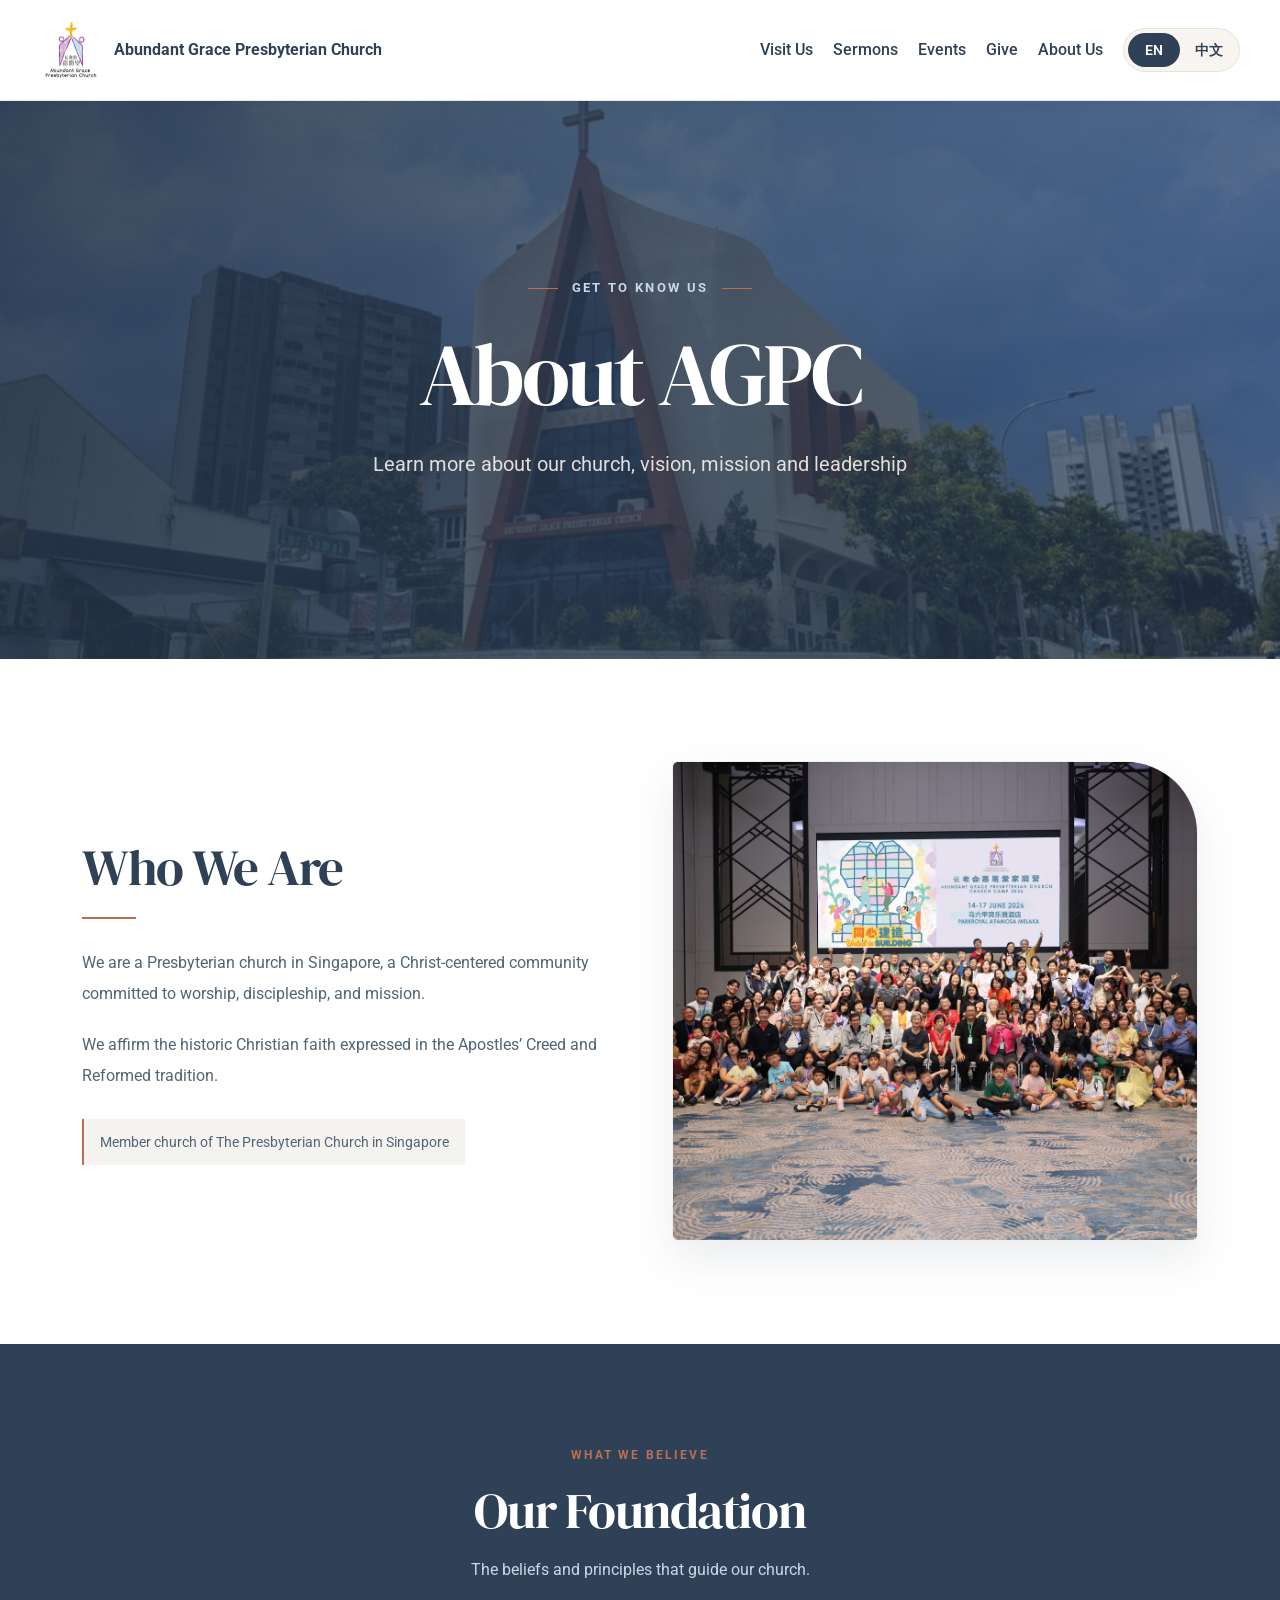
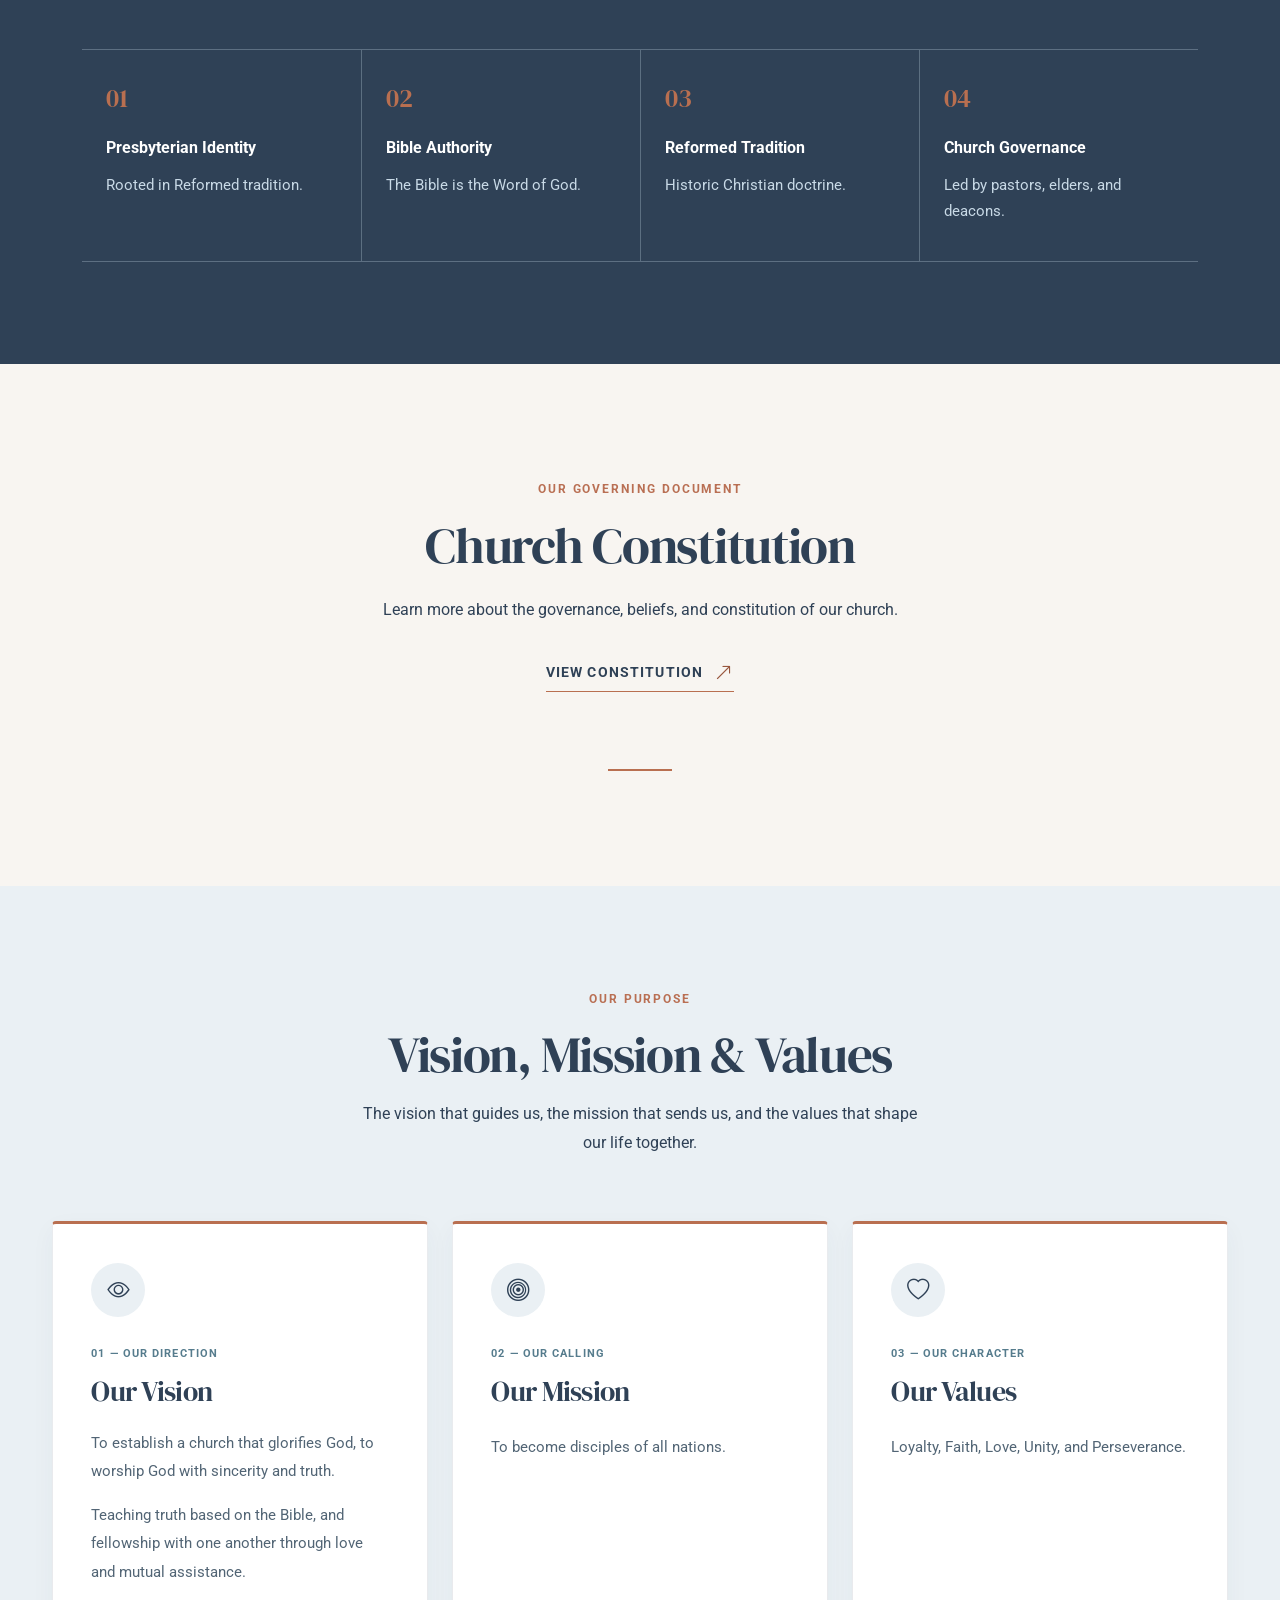
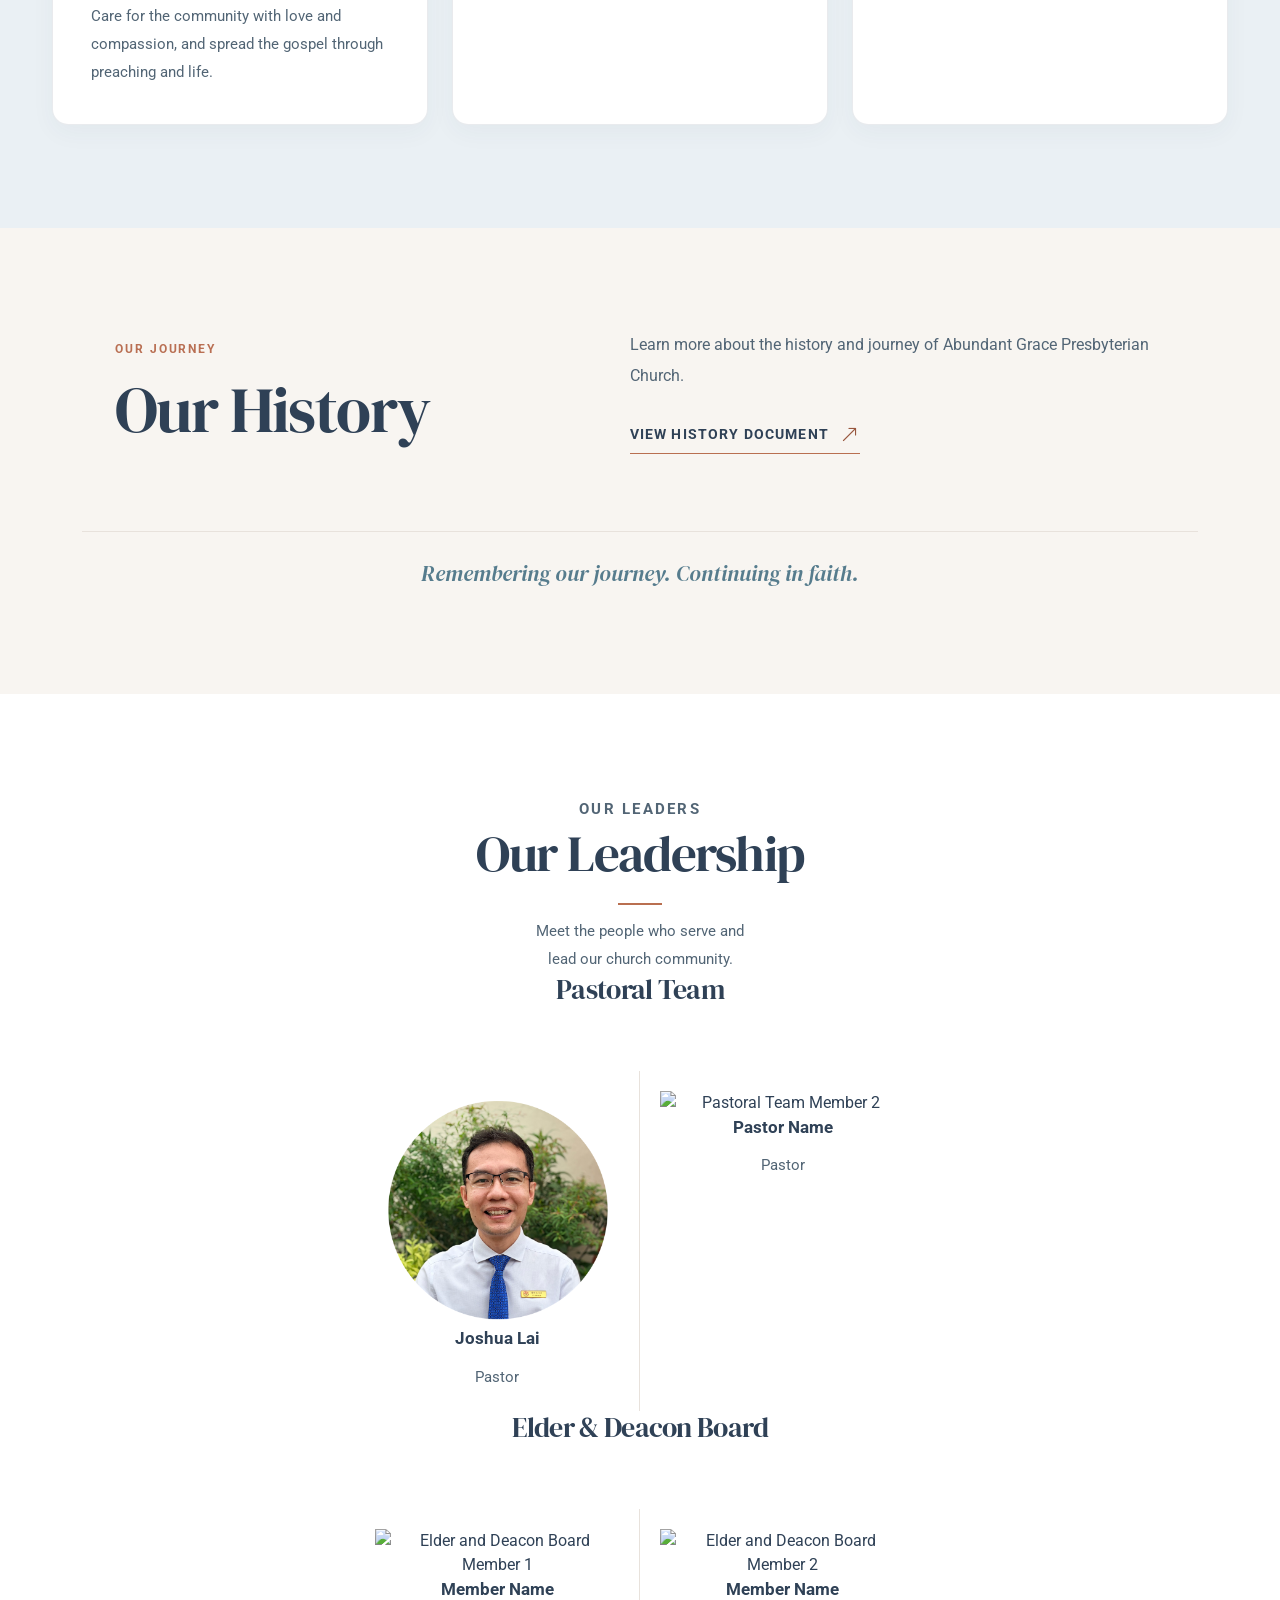
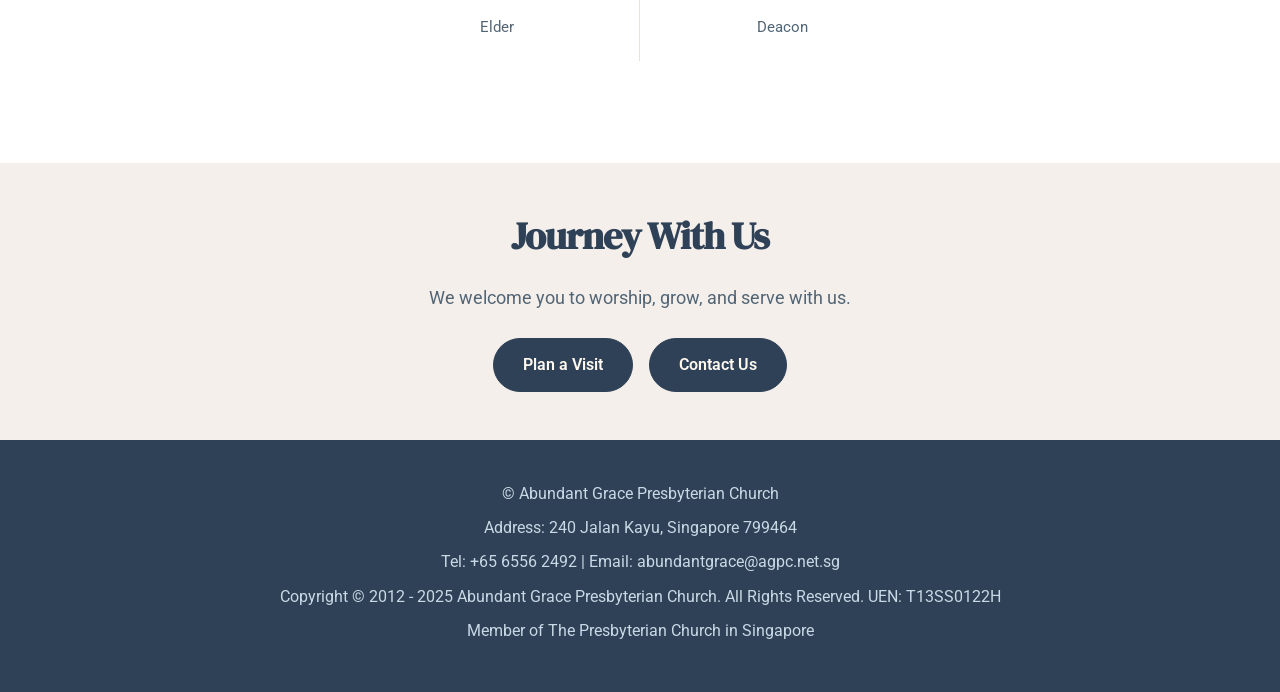
==== commit 2d424a2d: "Update AGPC.html" ====
--- a/AGPC.html
+++ b/AGPC.html
@@ -152,7 +152,7 @@
                 </div>
     
                 <div class="col-md-6">
-                    <img src="Images/church-placeholder.jpg" class="img-fluid intro-image" alt="Abundant Grace Presbyterian Church">
+                    <img src="Images/AGPC/church camp 2026.jpg" class="img-fluid intro-image" alt="Abundant Grace Presbyterian Church">
                 </div>
     
             </div>
@@ -503,7 +503,7 @@
                     <!-- Pastor 1 -->
                     <div class="col-6 col-md-4 col-lg-3">
                         <div class="leader-card">
-                            <img src="Images/AGPC/Joshua.jpg"
+                            <img src="Images/AGPC/Joshua.png"
                                  class="leader-image"
                                  alt="Pastoral Team Member 1">
     
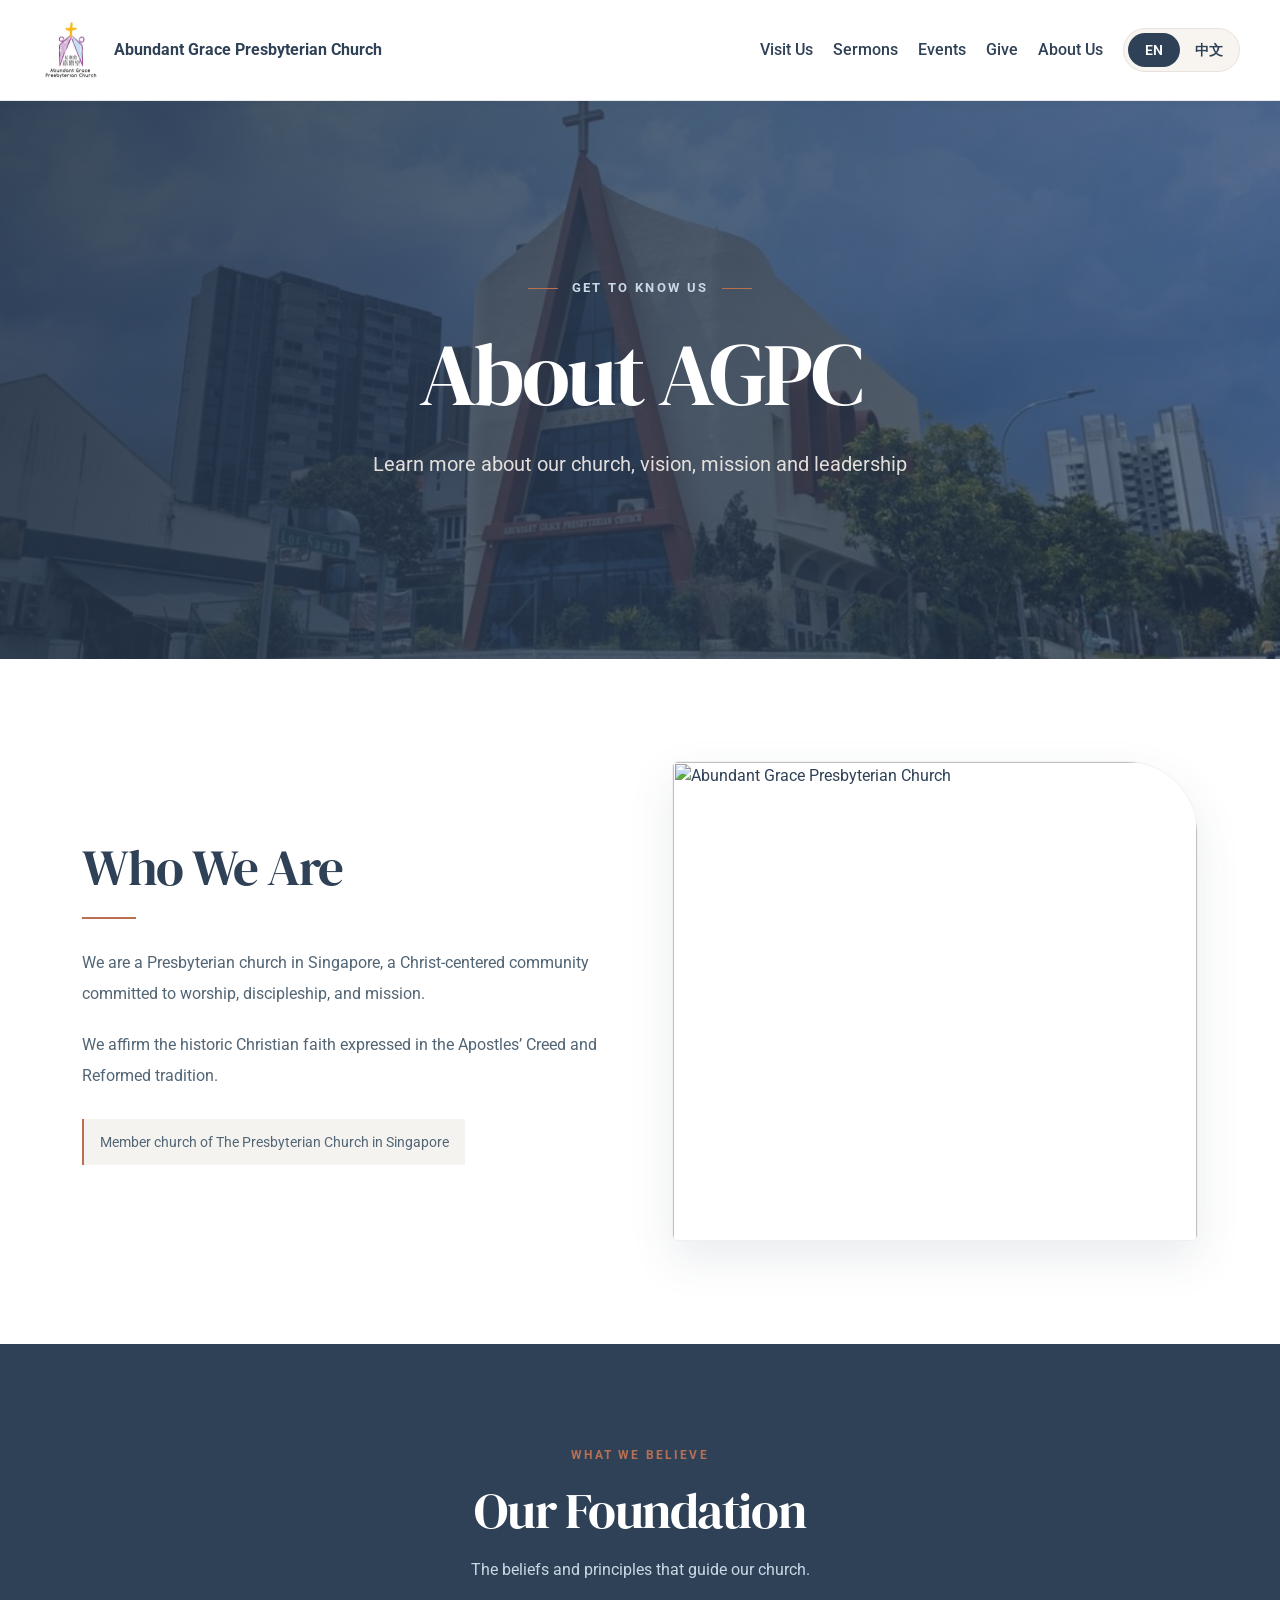
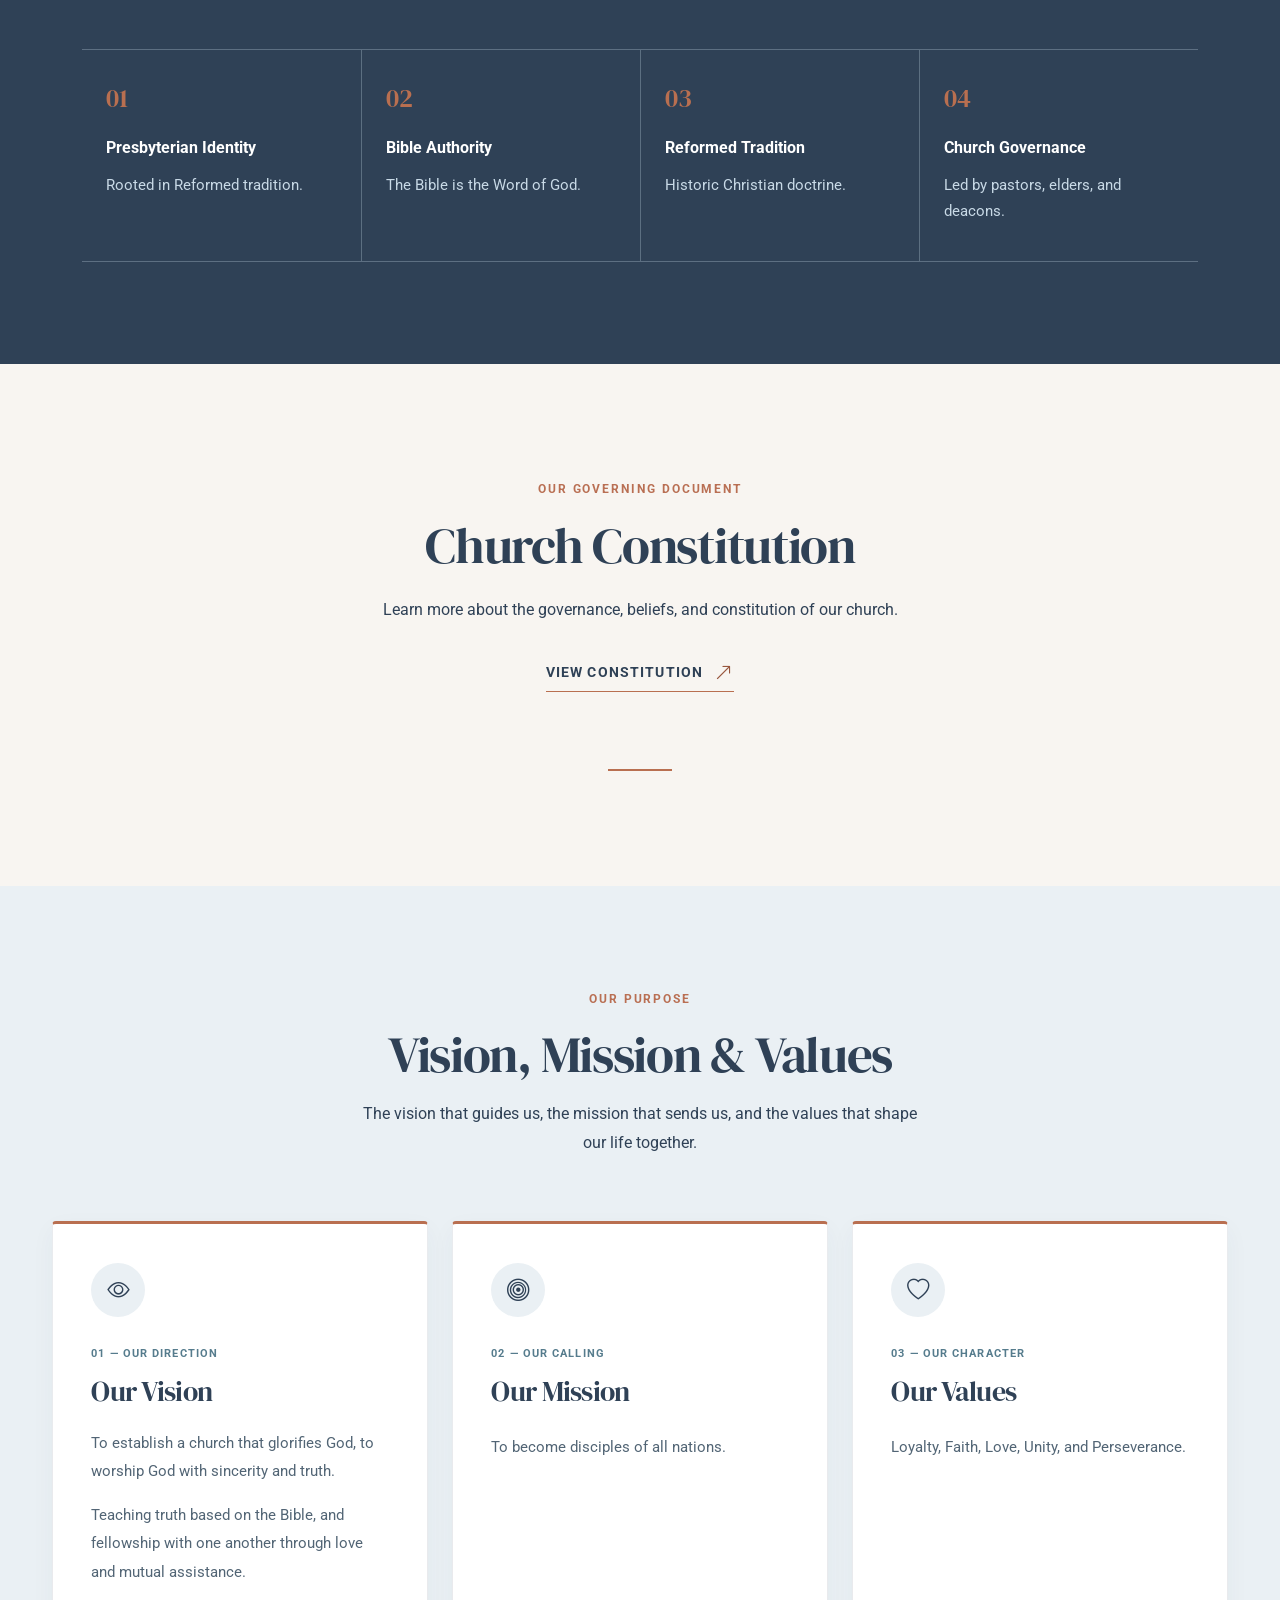
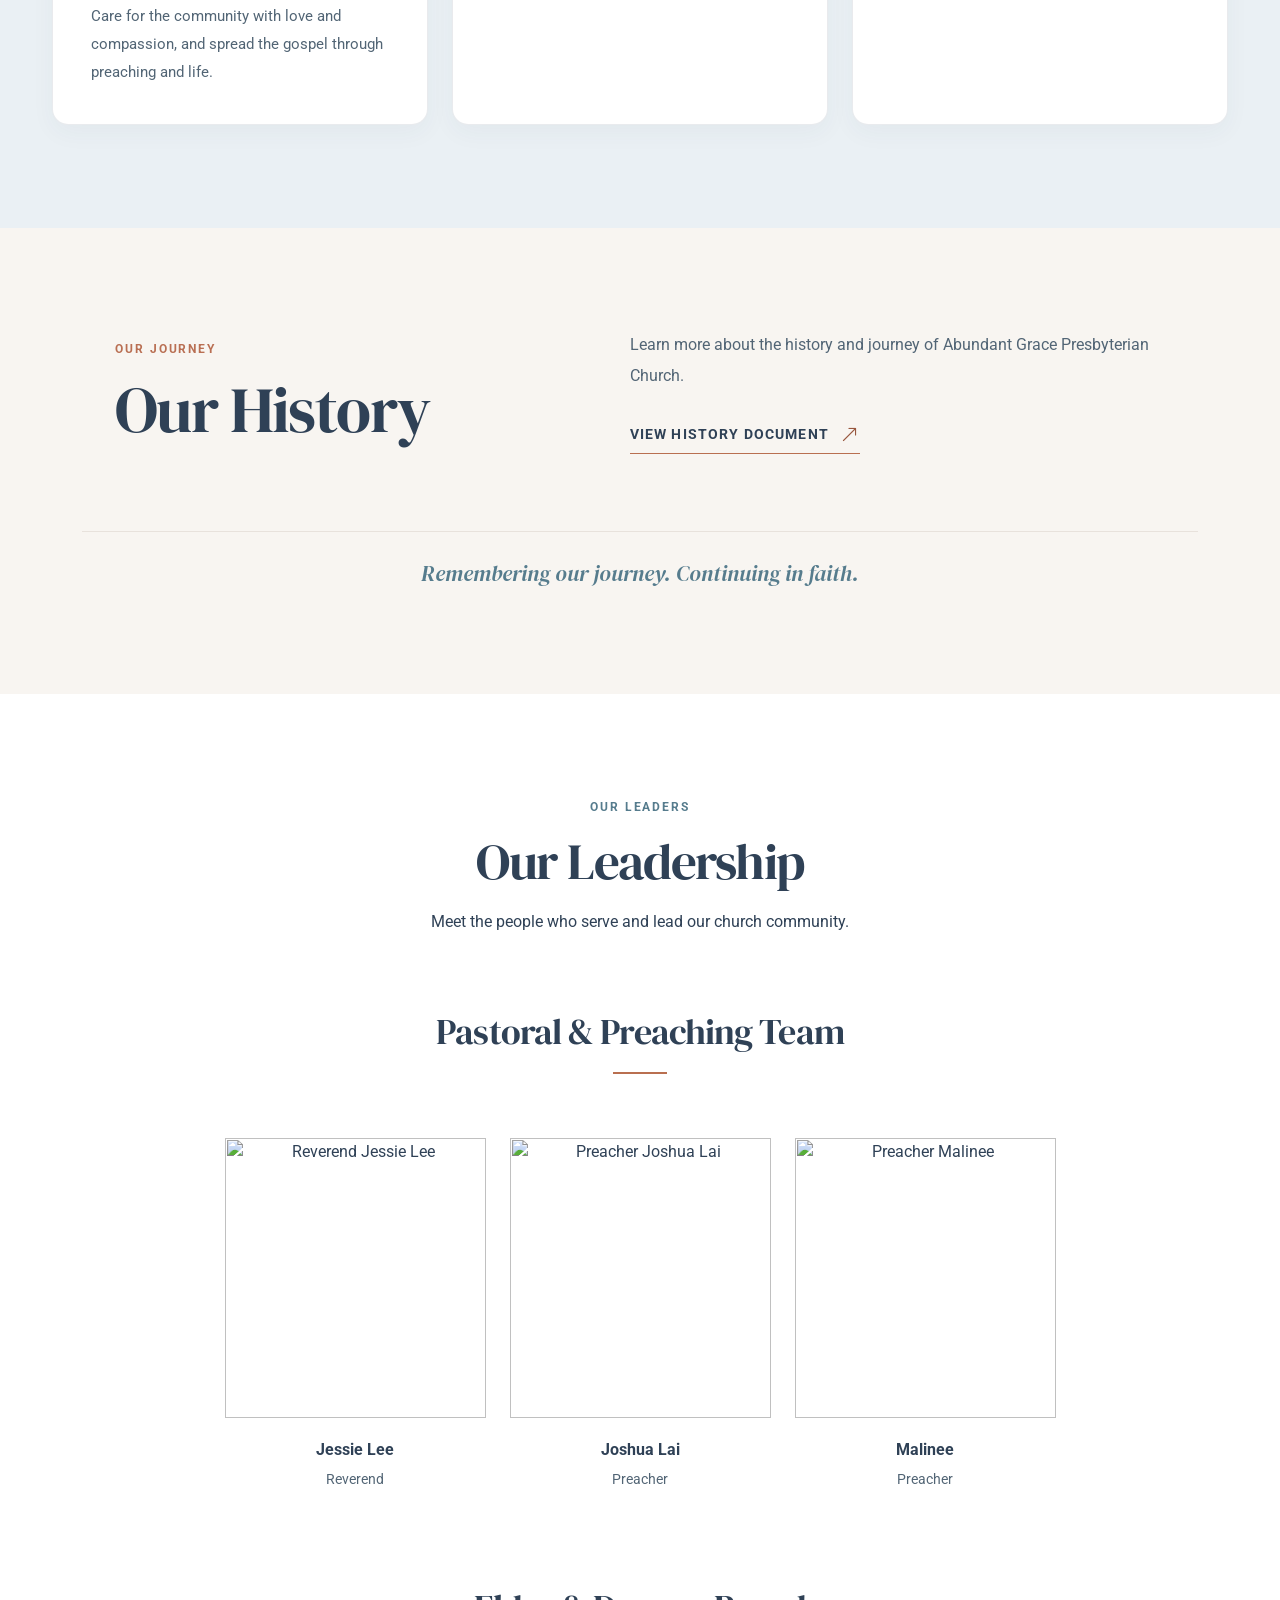
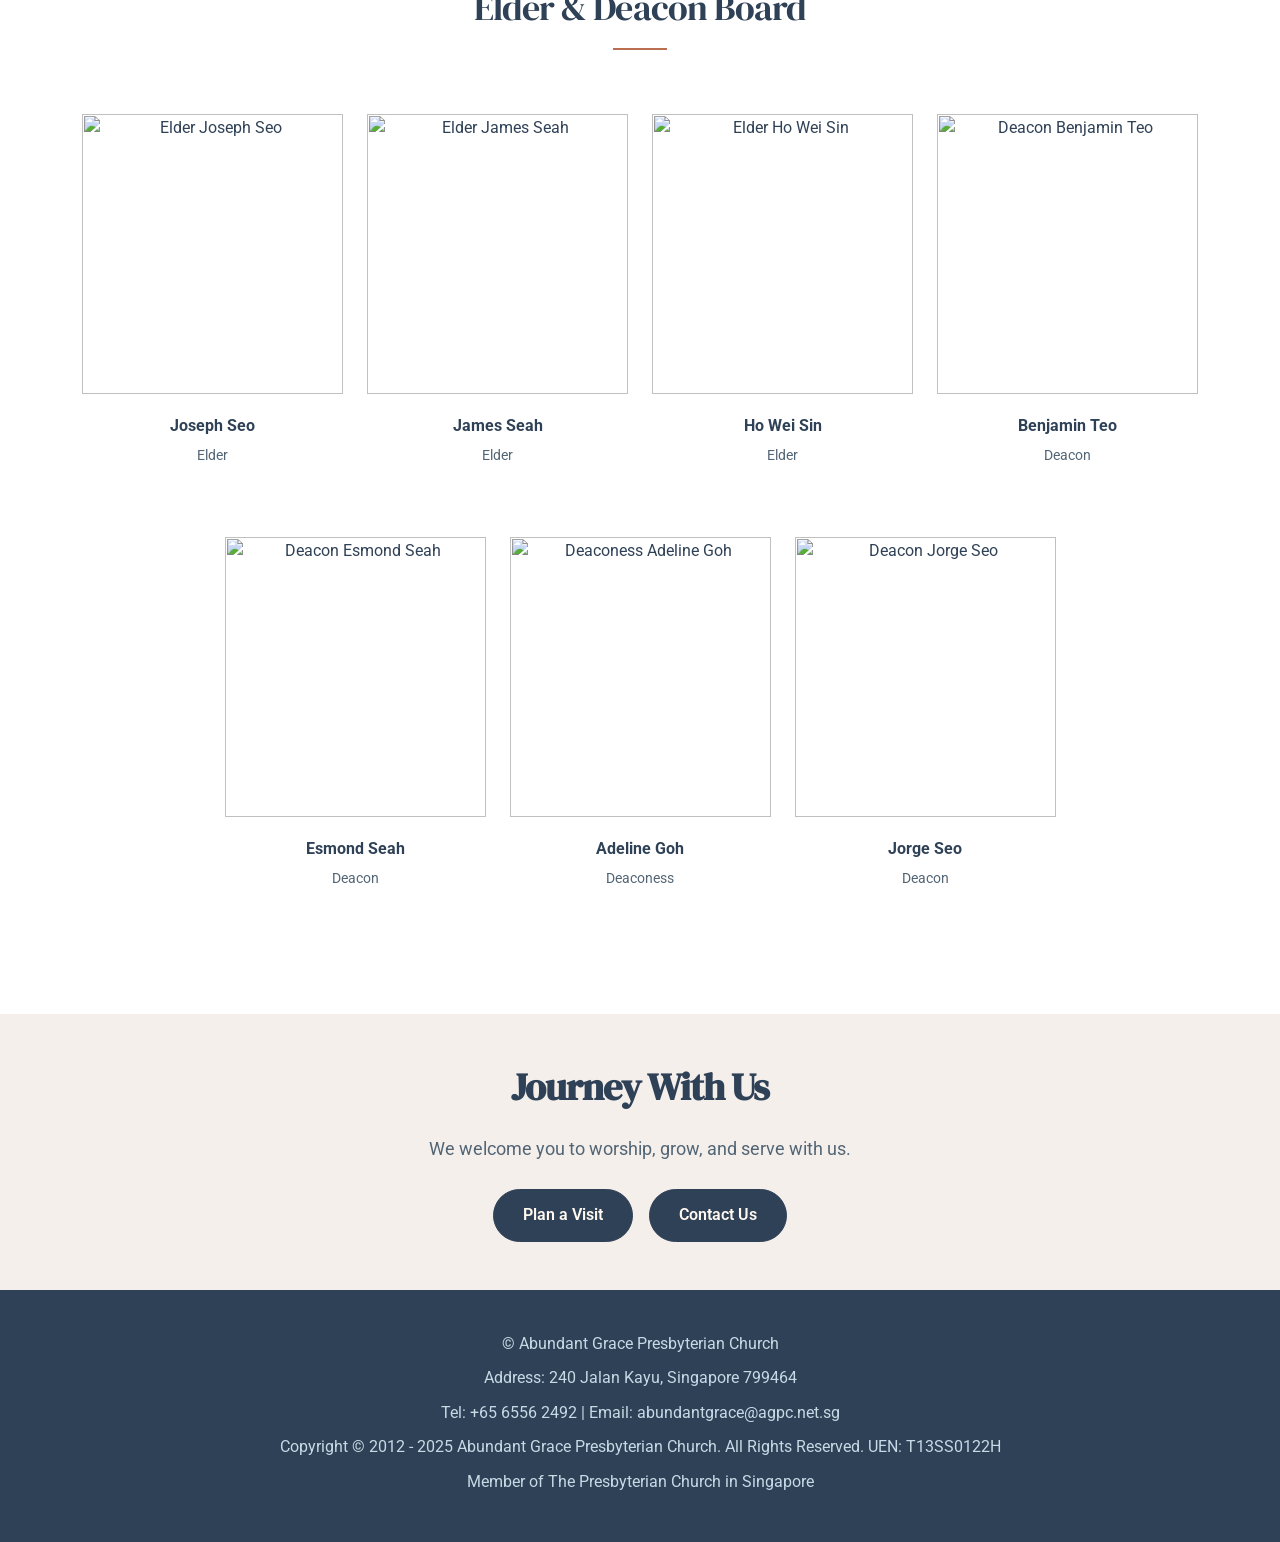
==== commit c05d5277: "Update AGPC.html" ====
--- a/AGPC.html
+++ b/AGPC.html
@@ -467,8 +467,9 @@
     <section class="py-5 agpc-leadership">
         <div class="container">
     
-            <!-- Section Heading -->
+            <!-- SECTION HEADING -->
             <div class="text-center leadership-heading">
+    
                 <p class="section-eyebrow"
                    data-en="OUR LEADERS"
                    data-zh="我们的领袖">
@@ -482,104 +483,340 @@
     
                 <p class="leadership-intro"
                    data-en="Meet the people who serve and lead our church community."
-                   data-zh="认识在教会中服事并带领我们群体的同工。">
+                   data-zh="认识在教会中服事并带领我们的同工。">
                     Meet the people who serve and lead our church community.
                 </p>
-            </div>
-    
-            <!-- PASTORAL TEAM -->
+    
+            </div>
+    
+            <!-- =====================================
+                 PASTORAL & PREACHING TEAM
+            ====================================== -->
+    
             <div class="leadership-team">
     
                 <div class="leadership-team-heading">
-                    <h3 data-en="Pastoral Team"
-                        data-zh="牧者团队">
-                        Pastoral Team
+    
+                    <h3 data-en="Pastoral & Preaching Team"
+                        data-zh="牧者与传道团队">
+                        Pastoral & Preaching Team
                     </h3>
+    
                     <div class="leadership-heading-line"></div>
-                </div>
+    
+                </div>
+    
     
                 <div class="row g-4 justify-content-center">
     
-                    <!-- Pastor 1 -->
-                    <div class="col-6 col-md-4 col-lg-3">
-                        <div class="leader-card">
-                            <img src="Images/AGPC/Joshua.png"
-                                 class="leader-image"
-                                 alt="Pastoral Team Member 1">
-    
-                            <div class="leader-info">
-                                <h5>Joshua Lai</h5>
-                                <p>Pastor</p>
-                            </div>
-                        </div>
-                    </div>
-    
-                    <!-- Add more pastoral team members by copying a card -->
-    
-                    <div class="col-6 col-md-4 col-lg-3">
-                        <div class="leader-card">
-                            <img src="Images/pastor-2.jpg"
-                                 class="leader-image"
-                                 alt="Pastoral Team Member 2">
-    
-                            <div class="leader-info">
-                                <h5>Pastor Name</h5>
-                                <p>Pastor</p>
-                            </div>
-                        </div>
-                    </div>
-    
-                </div>
-            </div>
-    
-            <!-- ELDER & DEACON BOARD -->
+    
+                    <!-- REVEREND JESSIE LEE -->
+                    <div class="col-6 col-md-4 col-lg-3">
+    
+                        <div class="leader-card">
+    
+                            <img src="Images/AGPC/Leaders/Jessie.jpeg"
+                                 class="leader-image"
+                                 alt="Reverend Jessie Lee">
+    
+                            <div class="leader-info">
+    
+                                <h5 data-en="Jessie Lee"
+                                    data-zh="Jessie Lee（中文姓名待补）">
+                                    Jessie Lee
+                                </h5>
+    
+                                <p data-en="Reverend"
+                                   data-zh="牧师">
+                                    Reverend
+                                </p>
+    
+                            </div>
+    
+                        </div>
+    
+                    </div>
+    
+    
+                    <!-- PREACHER JOSHUA LAI -->
+                    <div class="col-6 col-md-4 col-lg-3">
+    
+                        <div class="leader-card">
+    
+                            <img src="Images/AGPC/Leaders/Joshua.jpeg"
+                                 class="leader-image"
+                                 alt="Preacher Joshua Lai">
+    
+                            <div class="leader-info">
+    
+                                <h5 data-en="Joshua Lai"
+                                    data-zh="Joshua Lai（中文姓名待补）">
+                                    Joshua Lai
+                                </h5>
+    
+                                <p data-en="Preacher"
+                                   data-zh="传道">
+                                    Preacher
+                                </p>
+    
+                            </div>
+    
+                        </div>
+    
+                    </div>
+    
+    
+                    <!-- PREACHER MALINEE -->
+                    <div class="col-6 col-md-4 col-lg-3">
+    
+                        <div class="leader-card">
+    
+                            <img src="Images/AGPC/Leaders/Malinee.jpeg"
+                                 class="leader-image"
+                                 alt="Preacher Malinee">
+    
+                            <div class="leader-info">
+    
+                                <h5 data-en="Malinee"
+                                    data-zh="Malinee（中文姓名待补）">
+                                    Malinee
+                                </h5>
+    
+                                <p data-en="Preacher"
+                                   data-zh="传道">
+                                    Preacher
+                                </p>
+    
+                            </div>
+                        </div>
+                    </div>
+                </div>
+            </div>
+    
+            <!-- =====================================
+                 ELDER & DEACON BOARD
+            ====================================== -->
+    
             <div class="leadership-team">
     
                 <div class="leadership-team-heading">
-                    <h3 data-en="Elder &amp; Deacon Board"
+    
+                    <h3 data-en="Elder & Deacon Board"
                         data-zh="长老与执事会">
-                        Elder &amp; Deacon Board
+                        Elder & Deacon Board
                     </h3>
+    
                     <div class="leadership-heading-line"></div>
-                </div>
+    
+                </div>
+    
     
                 <div class="row g-4 justify-content-center">
     
-                    <!-- Board Member 1 -->
-                    <div class="col-6 col-md-4 col-lg-3">
-                        <div class="leader-card">
-                            <img src="Images/board-member-1.jpg"
-                                 class="leader-image"
-                                 alt="Elder and Deacon Board Member 1">
-    
-                            <div class="leader-info">
-                                <h5>Member Name</h5>
-                                <p>Elder</p>
-                            </div>
-                        </div>
-                    </div>
-    
-                    <!-- Board Member 2 -->
-                    <div class="col-6 col-md-4 col-lg-3">
-                        <div class="leader-card">
-                            <img src="Images/board-member-2.jpg"
-                                 class="leader-image"
-                                 alt="Elder and Deacon Board Member 2">
-    
-                            <div class="leader-info">
-                                <h5>Member Name</h5>
-                                <p>Deacon</p>
-                            </div>
-                        </div>
-                    </div>
-    
-                    <!-- Copy this card for additional board members -->
-    
-                </div>
+    
+                    <!-- ELDER JOSEPH SEO -->
+                    <div class="col-6 col-md-4 col-lg-3">
+    
+                        <div class="leader-card">
+    
+                            <img src="Images/AGPC/Leaders/Joseph.jpeg"
+                                 class="leader-image"
+                                 alt="Elder Joseph Seo">
+    
+                            <div class="leader-info">
+    
+                                <h5 data-en="Joseph Seo"
+                                    data-zh="Joseph Seo（中文姓名待补）">
+                                    Joseph Seo
+                                </h5>
+    
+                                <p data-en="Elder"
+                                   data-zh="长老">
+                                    Elder
+                                </p>
+    
+                            </div>
+    
+                        </div>
+    
+                    </div>
+    
+    
+                    <!-- ELDER JAMES SEAH -->
+                    <div class="col-6 col-md-4 col-lg-3">
+    
+                        <div class="leader-card">
+    
+                            <img src="Images/AGPC/Leaders/James.jpeg"
+                                 class="leader-image"
+                                 alt="Elder James Seah">
+    
+                            <div class="leader-info">
+    
+                                <h5 data-en="James Seah"
+                                    data-zh="James Seah（中文姓名待补）">
+                                    James Seah
+                                </h5>
+    
+                                <p data-en="Elder"
+                                   data-zh="长老">
+                                    Elder
+                                </p>
+    
+                            </div>
+    
+                        </div>
+    
+                    </div>
+    
+    
+                    <!-- ELDER HO WEI SIN -->
+                    <div class="col-6 col-md-4 col-lg-3">
+    
+                        <div class="leader-card">
+    
+                            <img src="Images/AGPC/Leaders/Wei Sin.jpeg"
+                                 class="leader-image"
+                                 alt="Elder Ho Wei Sin">
+    
+                            <div class="leader-info">
+    
+                                <h5 data-en="Ho Wei Sin"
+                                    data-zh="Ho Wei Sin（中文姓名待补）">
+                                    Ho Wei Sin
+                                </h5>
+    
+                                <p data-en="Elder"
+                                   data-zh="长老">
+                                    Elder
+                                </p>
+    
+                            </div>
+    
+                        </div>
+    
+                    </div>
+    
+    
+                    <!-- DEACON BENJAMIN TEO -->
+                    <div class="col-6 col-md-4 col-lg-3">
+    
+                        <div class="leader-card">
+    
+                            <img src="Images/AGPC/Leaders/Benjamin.jpeg"
+                                 class="leader-image"
+                                 alt="Deacon Benjamin Teo">
+    
+                            <div class="leader-info">
+    
+                                <h5 data-en="Benjamin Teo"
+                                    data-zh="Benjamin Teo（中文姓名待补）">
+                                    Benjamin Teo
+                                </h5>
+    
+                                <p data-en="Deacon"
+                                   data-zh="执事">
+                                    Deacon
+                                </p>
+    
+                            </div>
+    
+                        </div>
+    
+                    </div>
+    
+    
+                    <!-- DEACON ESMOND SEAH -->
+                    <div class="col-6 col-md-4 col-lg-3">
+    
+                        <div class="leader-card">
+    
+                            <img src="Images/AGPC/Leaders/Esmond.jpeg"
+                                 class="leader-image"
+                                 alt="Deacon Esmond Seah">
+    
+                            <div class="leader-info">
+    
+                                <h5 data-en="Esmond Seah"
+                                    data-zh="Esmond Seah（中文姓名待补）">
+                                    Esmond Seah
+                                </h5>
+    
+                                <p data-en="Deacon"
+                                   data-zh="执事">
+                                    Deacon
+                                </p>
+    
+                            </div>
+    
+                        </div>
+    
+                    </div>
+    
+    
+                    <!-- DEACONESS ADELINE GOH -->
+                    <div class="col-6 col-md-4 col-lg-3">
+    
+                        <div class="leader-card">
+    
+                            <img src="Images/AGPC/Leaders/Adeline.jpeg"
+                                 class="leader-image"
+                                 alt="Deaconess Adeline Goh">
+    
+                            <div class="leader-info">
+    
+                                <h5 data-en="Adeline Goh"
+                                    data-zh="Adeline Goh（中文姓名待补）">
+                                    Adeline Goh
+                                </h5>
+    
+                                <p data-en="Deaconess"
+                                   data-zh="女执事">
+                                    Deaconess
+                                </p>
+    
+                            </div>
+    
+                        </div>
+    
+                    </div>
+    
+    
+                    <!-- DEACON JORGE SEO -->
+                    <div class="col-6 col-md-4 col-lg-3">
+    
+                        <div class="leader-card">
+    
+                            <img src="Images/AGPC/Leaders/Jorge.jpeg"
+                                 class="leader-image"
+                                 alt="Deacon Jorge Seo">
+    
+                            <div class="leader-info">
+    
+                                <h5 data-en="Jorge Seo"
+                                    data-zh="Jorge Seo（中文姓名待补）">
+                                    Jorge Seo
+                                </h5>
+    
+                                <p data-en="Deacon"
+                                   data-zh="执事">
+                                    Deacon
+                                </p>
+    
+                            </div>
+    
+                        </div>
+    
+                    </div>
+    
+    
+                </div>
+    
             </div>
     
         </div>
     </section>
+
 
     
     
--- a/CSS/agpc.css
+++ b/CSS/agpc.css
@@ -961,6 +961,7 @@
 }
 
 
+
 /* =====================================================
    07. OUR LEADERSHIP
 ===================================================== */
@@ -969,101 +970,202 @@
     position: relative;
     padding: clamp(5rem, 8vw, 7rem) 1.5rem !important;
     background: #FFFFFF;
-    text-align: center;
-}
-
-/* Section heading */
+    text-align: center;;
+}
+
+/* Main section heading */
+
+.agpc-page .agpc-leadership .leadership-heading {
+    max-width: 700px;
+    margin: 0 auto 4rem;
+}
+
 .agpc-page .agpc-leadership h2 {
-    margin-bottom: 0.85rem;
+    margin-bottom: 1rem;
     color: var(--brand-dark);
     font-family: var(--font-heading, "DM Serif Display"), serif;
     font-size: clamp(2.2rem, 4vw, 3.2rem);
     font-weight: 400;
-    line-height: 1.15;
-}
-
-/* Small editorial accent */
-.agpc-page .agpc-leadership h2::after {
-    content: "";
-    display: block;
-    width: 44px;
-    height: 2px;
-    margin: 1.25rem auto 0;
-    background: var(--accent-clay);
-}
-
-/* Leadership grid */
-.agpc-page .agpc-leadership .row {
-    margin-top: 2.5rem !important;
-    row-gap: 1.5rem;
-}
-
-/* Individual leadership items */
-.agpc-page .agpc-leadership .row > div {
-    padding: 1.25rem;
-    border-right: 1px solid var(--border-light);
-}
-
-/* Remove separator from the final column */
-.agpc-page .agpc-leadership .row > div:last-child {
-    border-right: 0;
-}
-
-/* Role titles */
-.agpc-page .agpc-leadership h5 {
-    margin-bottom: 0.75rem;
-    color: var(--brand-dark);
-    font-family: var(--font-body, "Roboto"), sans-serif;
-    font-size: 1.05rem;
+    line-height: 1.2;
+}
+
+/* Leader name and title */
+
+.agpc-page .agpc-leadership .leader-info {
+    padding: 1rem 0.5rem 0;
+    text-align: center;
+}
+
+.agpc-page .agpc-leadership .leader-info h5 {
+    margin-bottom: 0.35rem;
+    color: var(--brand-dark, #2F4156);
+    font-family: var(--font-body, "Roboto"), sans-serif;
+    font-size: 1rem;
     font-weight: 700;
     line-height: 1.5;
 }
 
-/* Role descriptions */
-.agpc-page .agpc-leadership p {
-    max-width: 230px;
+.agpc-page .agpc-leadership .leader-info p {
+    margin: 0;
+    color: #526575;
+    font-family: var(--font-body, "Roboto"), sans-serif;
+    font-size: 0.9rem;
+    line-height: 1.6;
+}
+/* Remove the decorative underline from the main heading
+   because each team heading has its own underline */
+
+.agpc-page .agpc-leadership .leadership-heading h2::after {
+    display: none;
+}
+
+/* Team sections */
+
+.agpc-page .agpc-leadership .leadership-team {
+    margin-top: 4.5rem;
+}
+
+.agpc-page .agpc-leadership .leadership-team:first-of-type {
+    margin-top: 0;
+}
+
+/* Pastoral Team / Elder & Deacon Board headings */
+
+.agpc-page .agpc-leadership .leadership-team-heading {
+    margin-bottom: 2.5rem;
+    text-align: center;
+}
+
+.agpc-page .agpc-leadership .leadership-team-heading h3 {
+    margin-bottom: 1rem;
+    color: var(--brand-dark);
+    font-family: var(--font-heading, "DM Serif Display"), serif;
+    font-size: clamp(1.7rem, 3vw, 2.25rem);
+    font-weight: 400;
+    line-height: 1.3;
+}
+
+/* Decorative underline */
+
+.agpc-page .agpc-leadership .leadership-heading-line {
+    width: 54px;
+    height: 2px;
     margin: 0 auto;
+    background: var(--accent-clay, #C58D72);
+}
+
+/* Member grid */
+
+.agpc-page .agpc-leadership .leadership-team .row {
+    margin-top: 0 !important;
+    row-gap: 1.5rem;
+}
+
+/* Individual photo cards */
+
+.agpc-page .agpc-leadership .leader-card {
+    height: 100%;
+    overflow: visible;
+    border: none;
+    border-radius: 0;
+    background: transparent;
+    box-shadow: none;
+    transition: none;
+}
+
+/* Portrait images */
+
+.agpc-page .agpc-leadership .leader-image {
+    display: block;
+    width: 100%;
+    height: 280px;
+    object-fit: contain;
+    object-position: center;
+    background: transparent;
+    border: none;
+    border-radius: 0;
+    box-shadow: none;
+}
+
+/* Member names and roles */
+
+.agpc-page .agpc-leadership .leader-info {
+    padding: 1.25rem 0.75rem;
+}
+
+.agpc-page .agpc-leadership .leader-info h5 {
+    margin-bottom: 0.4rem;
+    color: var(--brand-dark);
+    font-family: var(--font-body, "Roboto"), sans-serif;
+    font-size: 1rem;
+    font-weight: 700;
+    line-height: 1.5;
+}
+
+.agpc-page .agpc-leadership .leader-info p {
+    margin: 0;
     color: var(--text-muted, #526575);
-    font-family: var(--font-body, "Roboto"), sans-serif;
-    font-size: 0.95rem;
-    line-height: 1.8;
-}
-
-/* Gentle hover effect */
-.agpc-page .agpc-leadership .row > div {
-    transition: background-color 0.25s ease;
-}
-
-.agpc-page .agpc-leadership .row > div:hover {
-    background-color: var(--bg-light, #F8F6F1);
-}
-
-/* Tablet and mobile */
+    font-size: 0.9rem;
+    line-height: 1.7;
+}
+
+
+/* Tablet */
+
 @media (max-width: 767.98px) {
     .agpc-page .agpc-leadership {
         padding: 4rem 1.25rem !important;
     }
 
-    .agpc-page .agpc-leadership .row > div {
-        border-right: 0;
-        border-bottom: 1px solid var(--border-light);
-        padding: 1.5rem 1rem;
-    }
-
-    .agpc-page .agpc-leadership .row > div:last-child {
-        border-bottom: 0;
-    }
-}
-
-/* Reduced motion accessibility */
+    .agpc-page .agpc-leadership .leadership-heading {
+        margin-bottom: 3rem;
+    }
+
+    .agpc-page .agpc-leadership .leadership-team {
+        margin-top: 3.5rem;
+    }
+
+    .agpc-page .agpc-leadership .leadership-team-heading {
+        margin-bottom: 2rem;
+    }
+
+    .agpc-page .agpc-leadership .leader-info {
+        padding: 1rem 0.5rem;
+    }
+
+    .agpc-page .agpc-leadership .leader-info h5 {
+        font-size: 0.95rem;
+    }
+
+    .agpc-page .agpc-leadership .leader-info p {
+        font-size: 0.85rem;
+    }
+}
+
+/* Small phones */
+
+@media (max-width: 380px) {
+    .agpc-page .agpc-leadership {
+        padding-right: 1rem !important;
+        padding-left: 1rem !important;
+    }
+
+    .agpc-page .agpc-leadership .leader-info h5 {
+        font-size: 0.88rem;
+    }
+}
+
+/* Accessibility */
+
 @media (prefers-reduced-motion: reduce) {
-    .agpc-page .agpc-leadership .row > div {
+    .agpc-page .agpc-leadership .leader-card {
         transition: none;
     }
-}
-
-
-
+
+    .agpc-page .agpc-leadership .leader-card:hover {
+        transform: none;
+    }
+}
 
 /* =========================================
    AGPC CTA — MATCH HOMEPAGE COLOURS
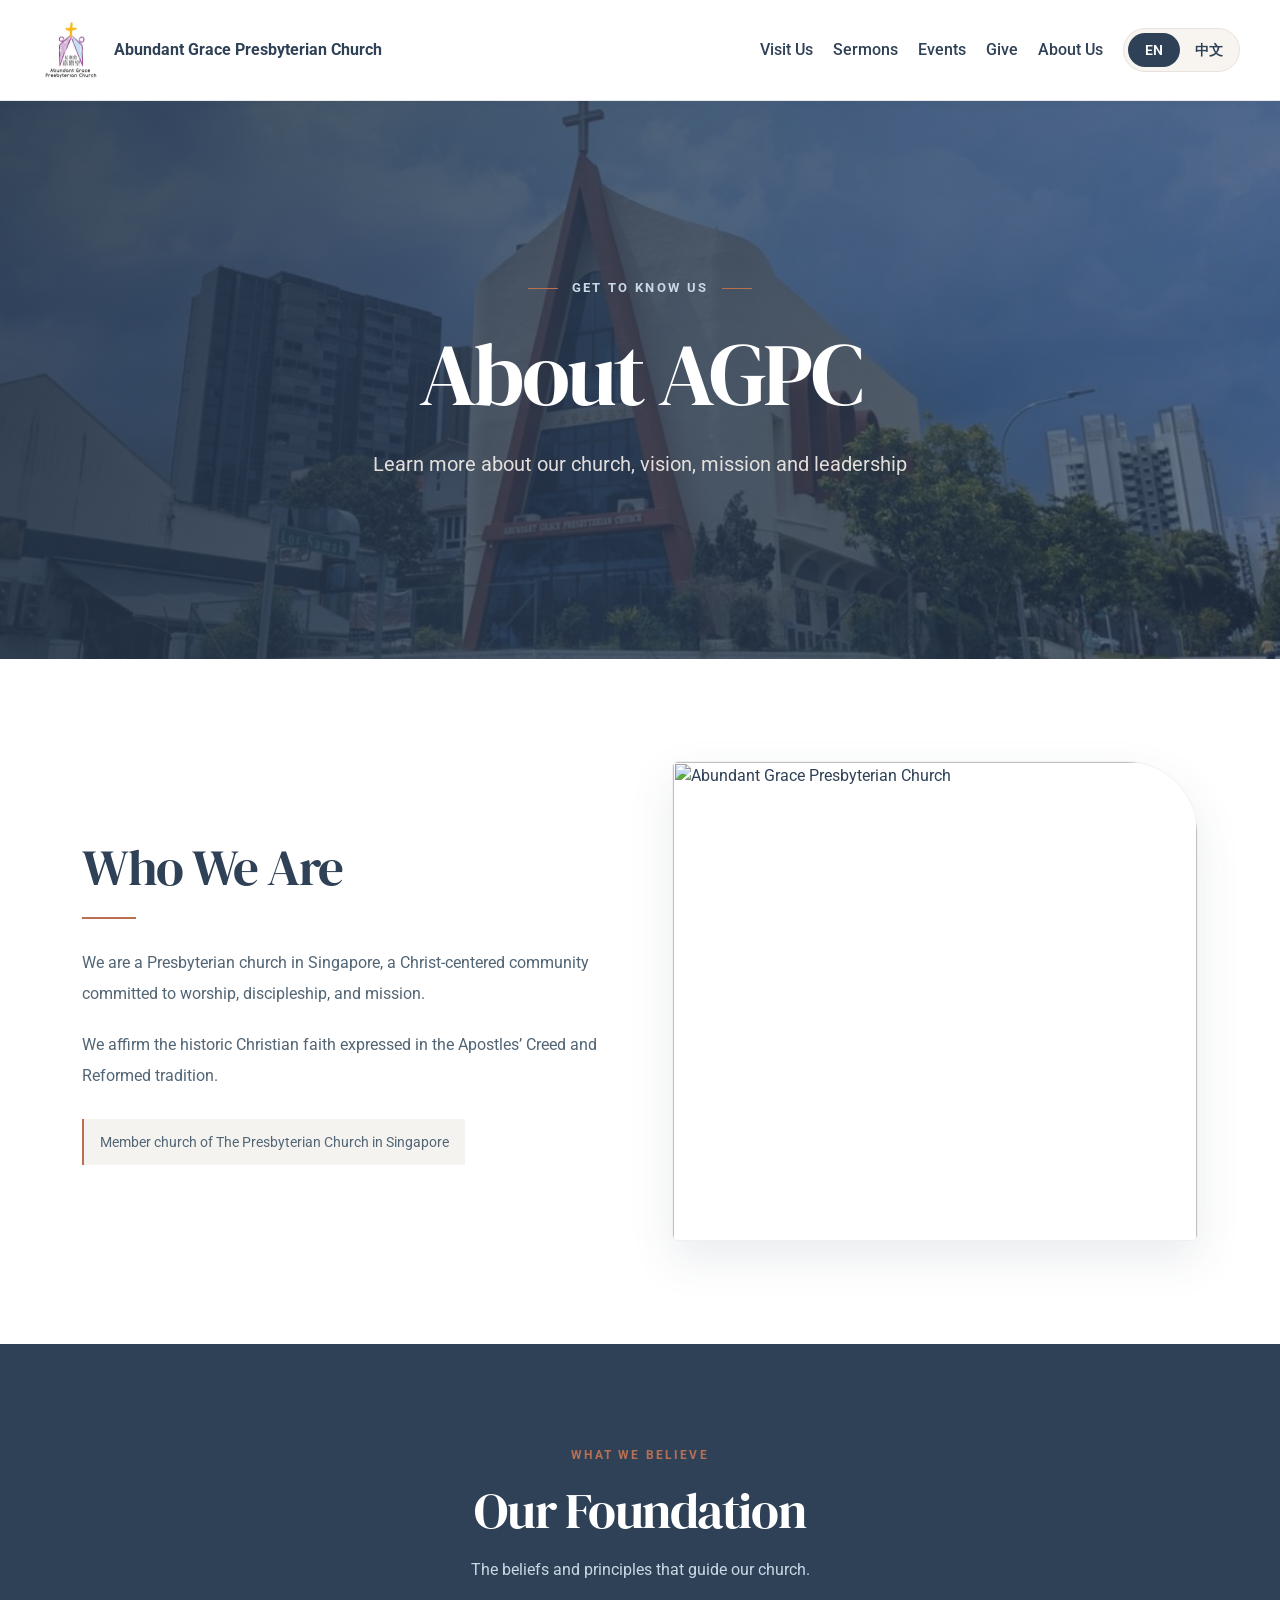
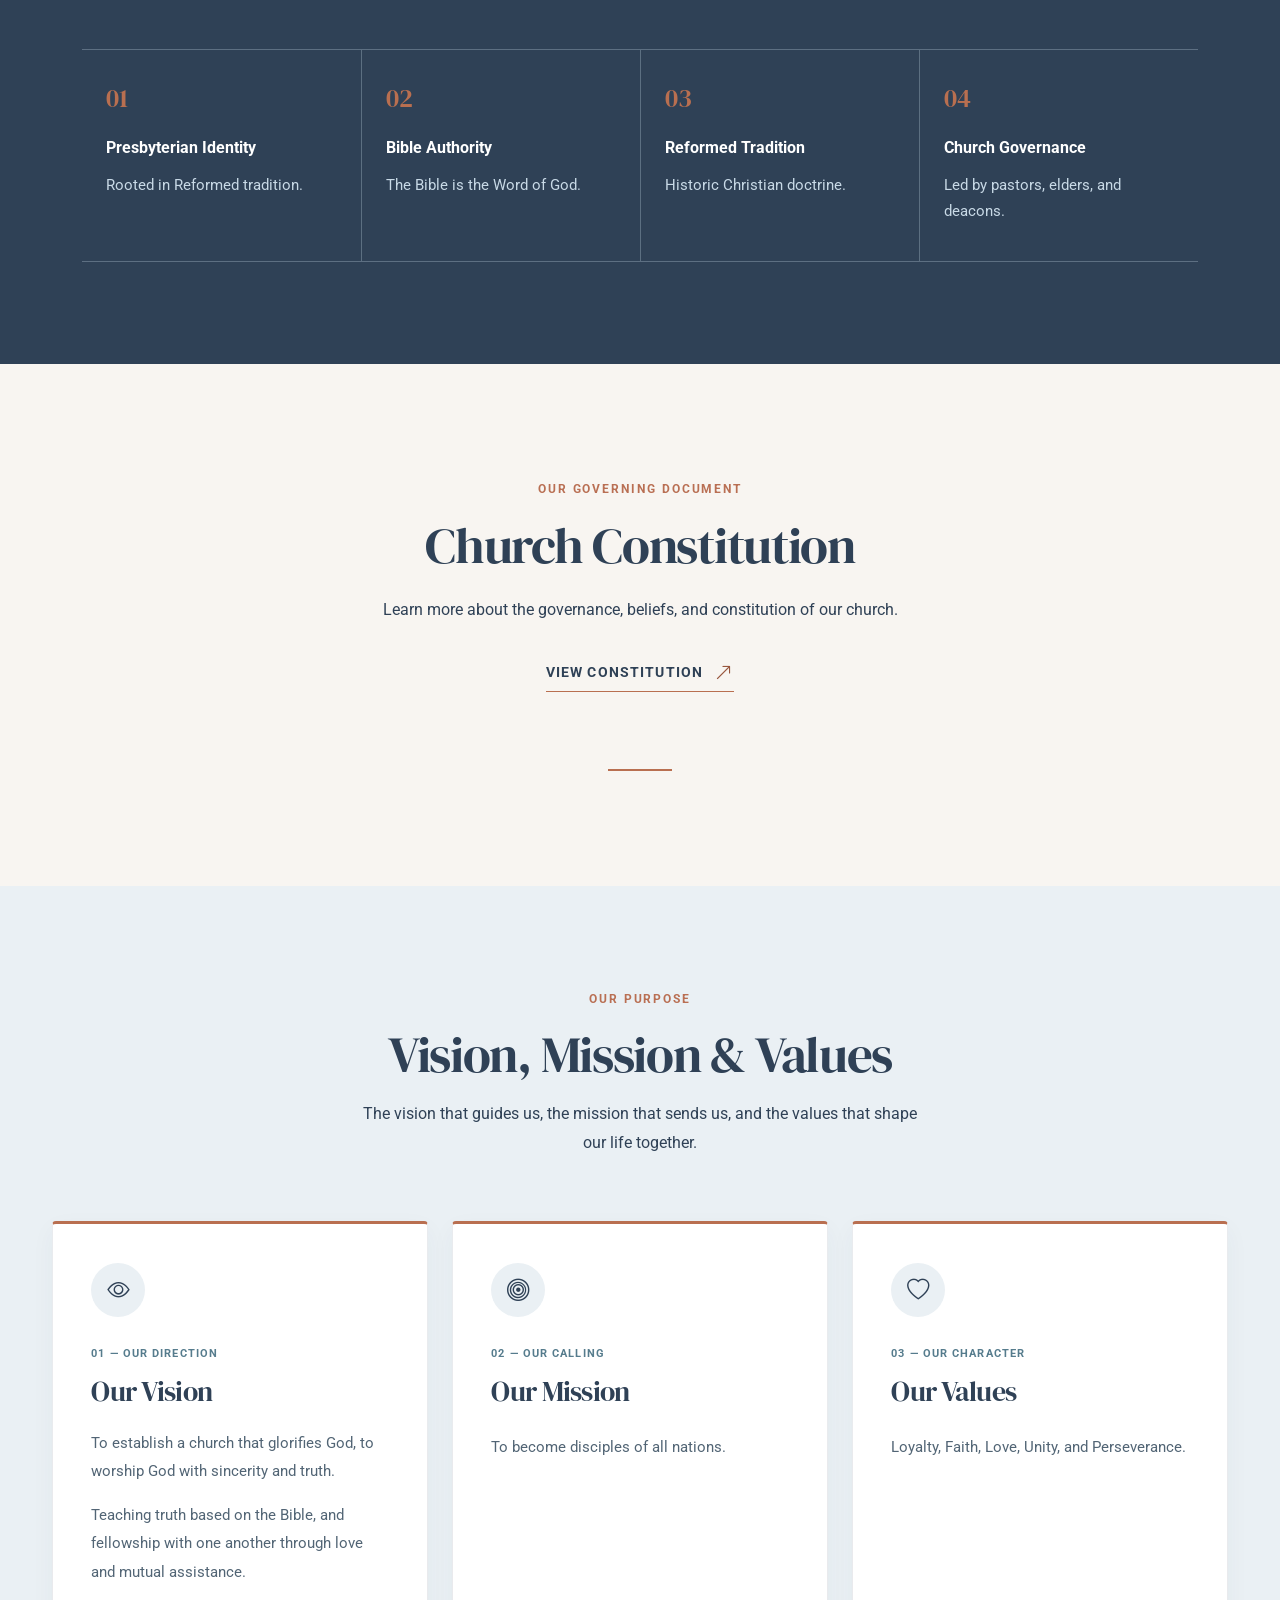
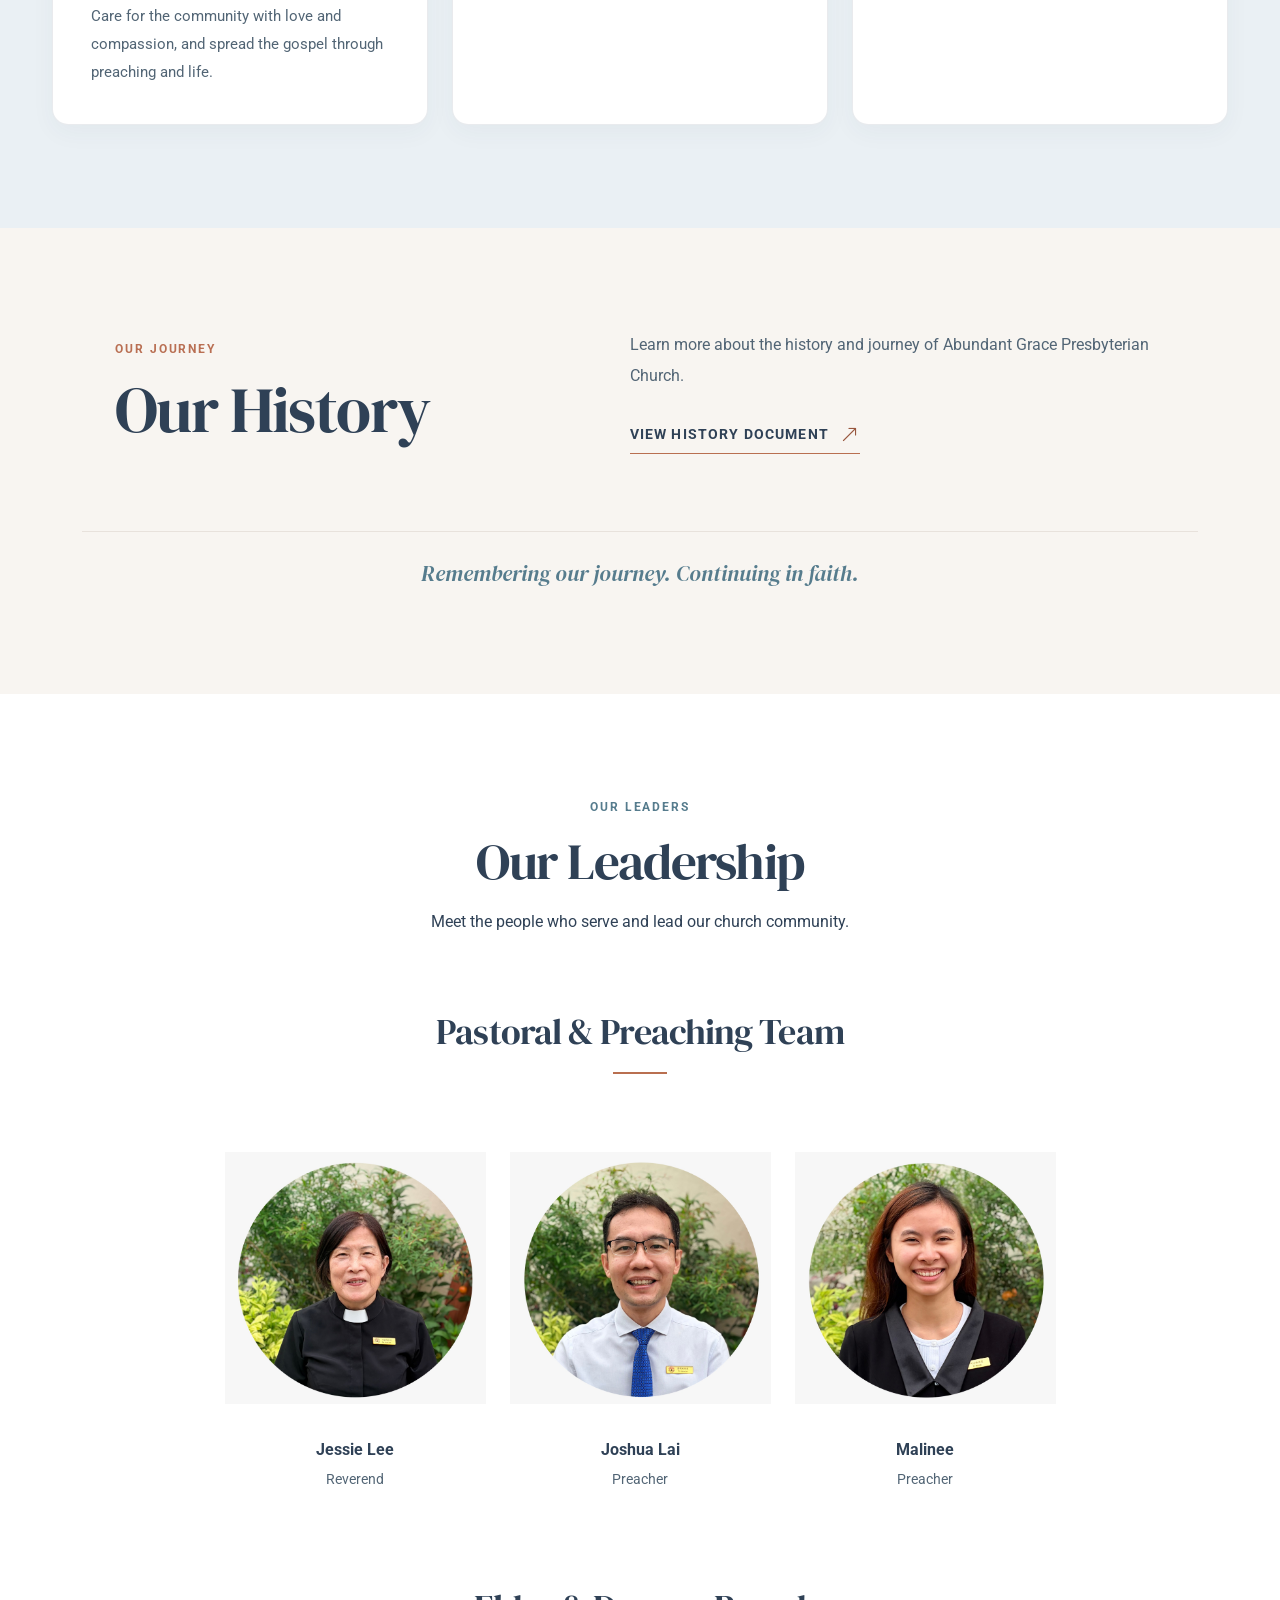
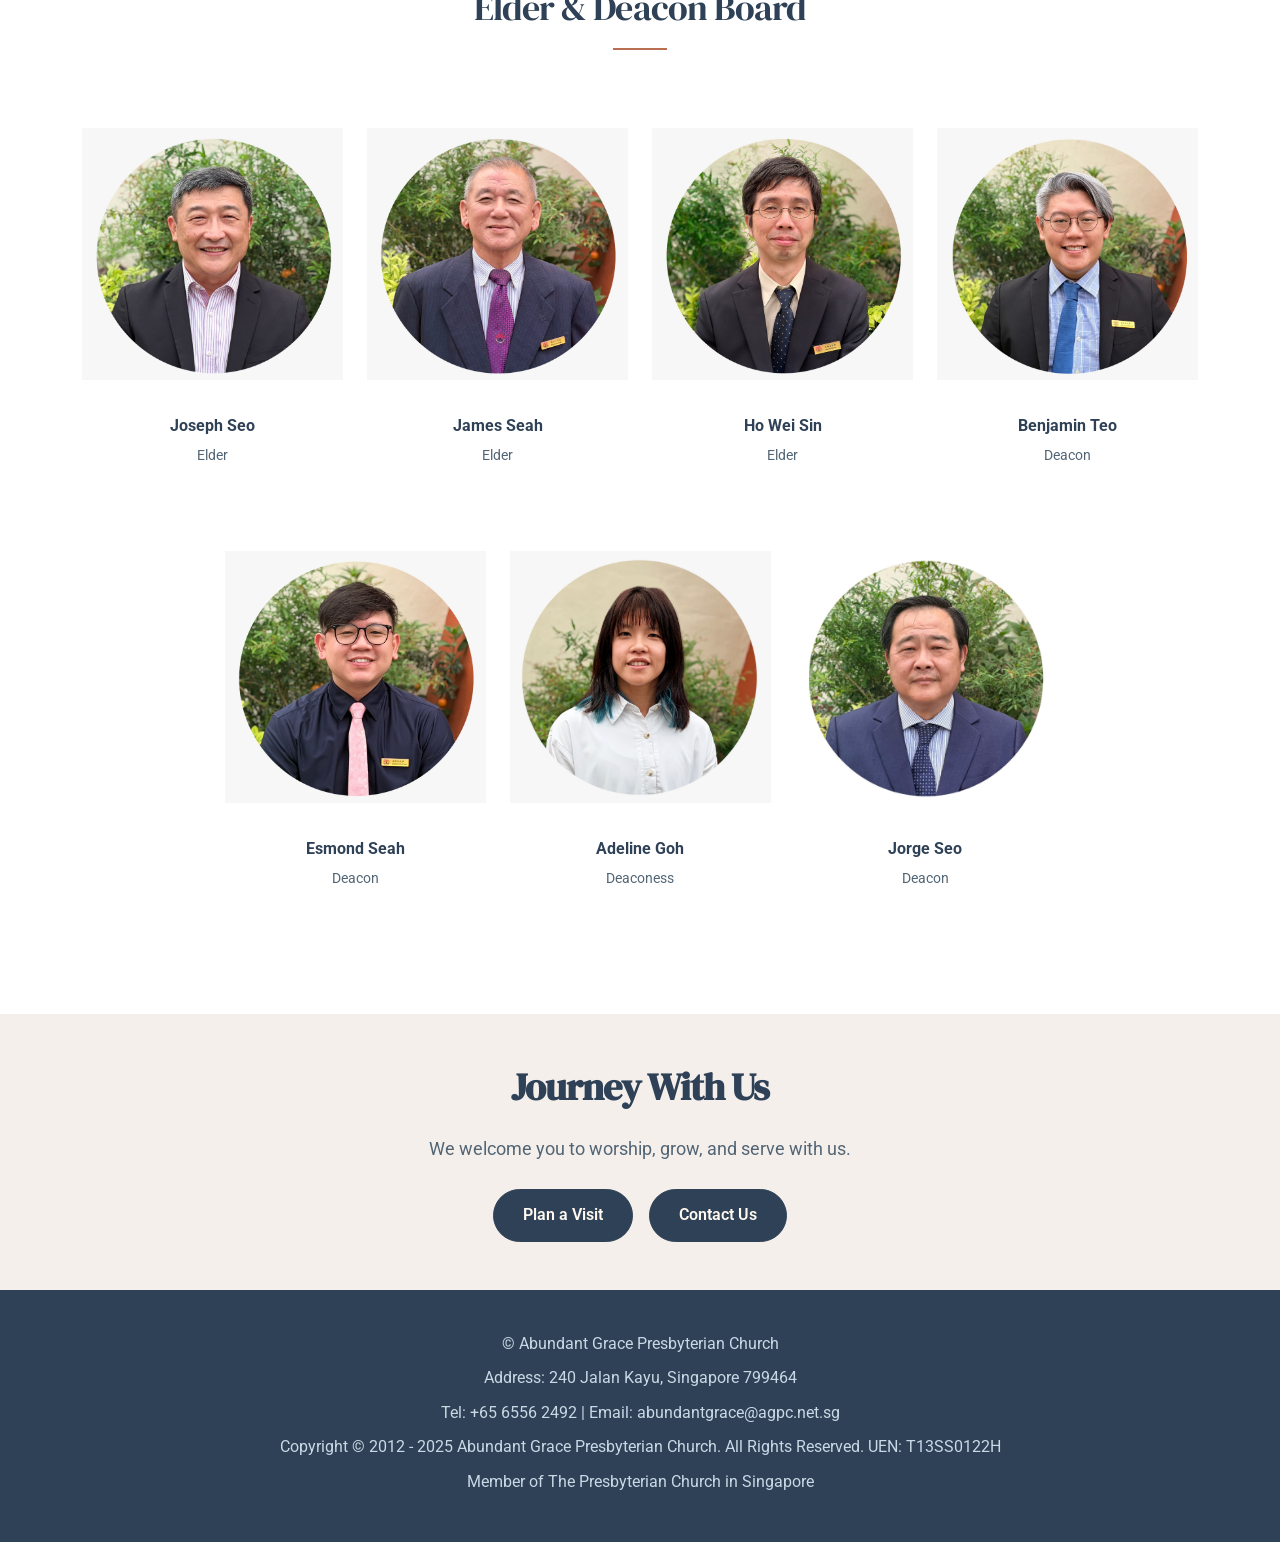
==== commit 8ae0536a: "Update AGPC.html" ====
--- a/AGPC.html
+++ b/AGPC.html
@@ -515,7 +515,7 @@
     
                         <div class="leader-card">
     
-                            <img src="Images/AGPC/Leaders/Jessie.jpeg"
+                            <img src="Images/AGPC/Jessie.jpeg"
                                  class="leader-image"
                                  alt="Reverend Jessie Lee">
     
@@ -543,7 +543,7 @@
     
                         <div class="leader-card">
     
-                            <img src="Images/AGPC/Leaders/Joshua.jpeg"
+                            <img src="Images/AGPC/Joshua.jpeg"
                                  class="leader-image"
                                  alt="Preacher Joshua Lai">
     
@@ -571,7 +571,7 @@
     
                         <div class="leader-card">
     
-                            <img src="Images/AGPC/Leaders/Malinee.jpeg"
+                            <img src="Images/AGPC/Malinee.jpeg"
                                  class="leader-image"
                                  alt="Preacher Malinee">
     
@@ -619,7 +619,7 @@
     
                         <div class="leader-card">
     
-                            <img src="Images/AGPC/Leaders/Joseph.jpeg"
+                            <img src="Images/AGPC/Joseph.jpeg"
                                  class="leader-image"
                                  alt="Elder Joseph Seo">
     
@@ -647,7 +647,7 @@
     
                         <div class="leader-card">
     
-                            <img src="Images/AGPC/Leaders/James.jpeg"
+                            <img src="Images/AGPC/James.jpeg"
                                  class="leader-image"
                                  alt="Elder James Seah">
     
@@ -675,7 +675,7 @@
     
                         <div class="leader-card">
     
-                            <img src="Images/AGPC/Leaders/Wei Sin.jpeg"
+                            <img src="Images/AGPC/Wei Sin.jpeg"
                                  class="leader-image"
                                  alt="Elder Ho Wei Sin">
     
@@ -703,7 +703,7 @@
     
                         <div class="leader-card">
     
-                            <img src="Images/AGPC/Leaders/Benjamin.jpeg"
+                            <img src="Images/AGPC/Benjamin.jpeg"
                                  class="leader-image"
                                  alt="Deacon Benjamin Teo">
     
@@ -731,7 +731,7 @@
     
                         <div class="leader-card">
     
-                            <img src="Images/AGPC/Leaders/Esmond.jpeg"
+                            <img src="Images/AGPC/Esmond.jpeg"
                                  class="leader-image"
                                  alt="Deacon Esmond Seah">
     
@@ -759,7 +759,7 @@
     
                         <div class="leader-card">
     
-                            <img src="Images/AGPC/Leaders/Adeline.jpeg"
+                            <img src="Images/AGPC/Adeline.jpeg"
                                  class="leader-image"
                                  alt="Deaconess Adeline Goh">
     
@@ -787,7 +787,7 @@
     
                         <div class="leader-card">
     
-                            <img src="Images/AGPC/Leaders/Jorge.jpeg"
+                            <img src="Images/AGPC/Jorge.jpeg"
                                  class="leader-image"
                                  alt="Deacon Jorge Seo">
     
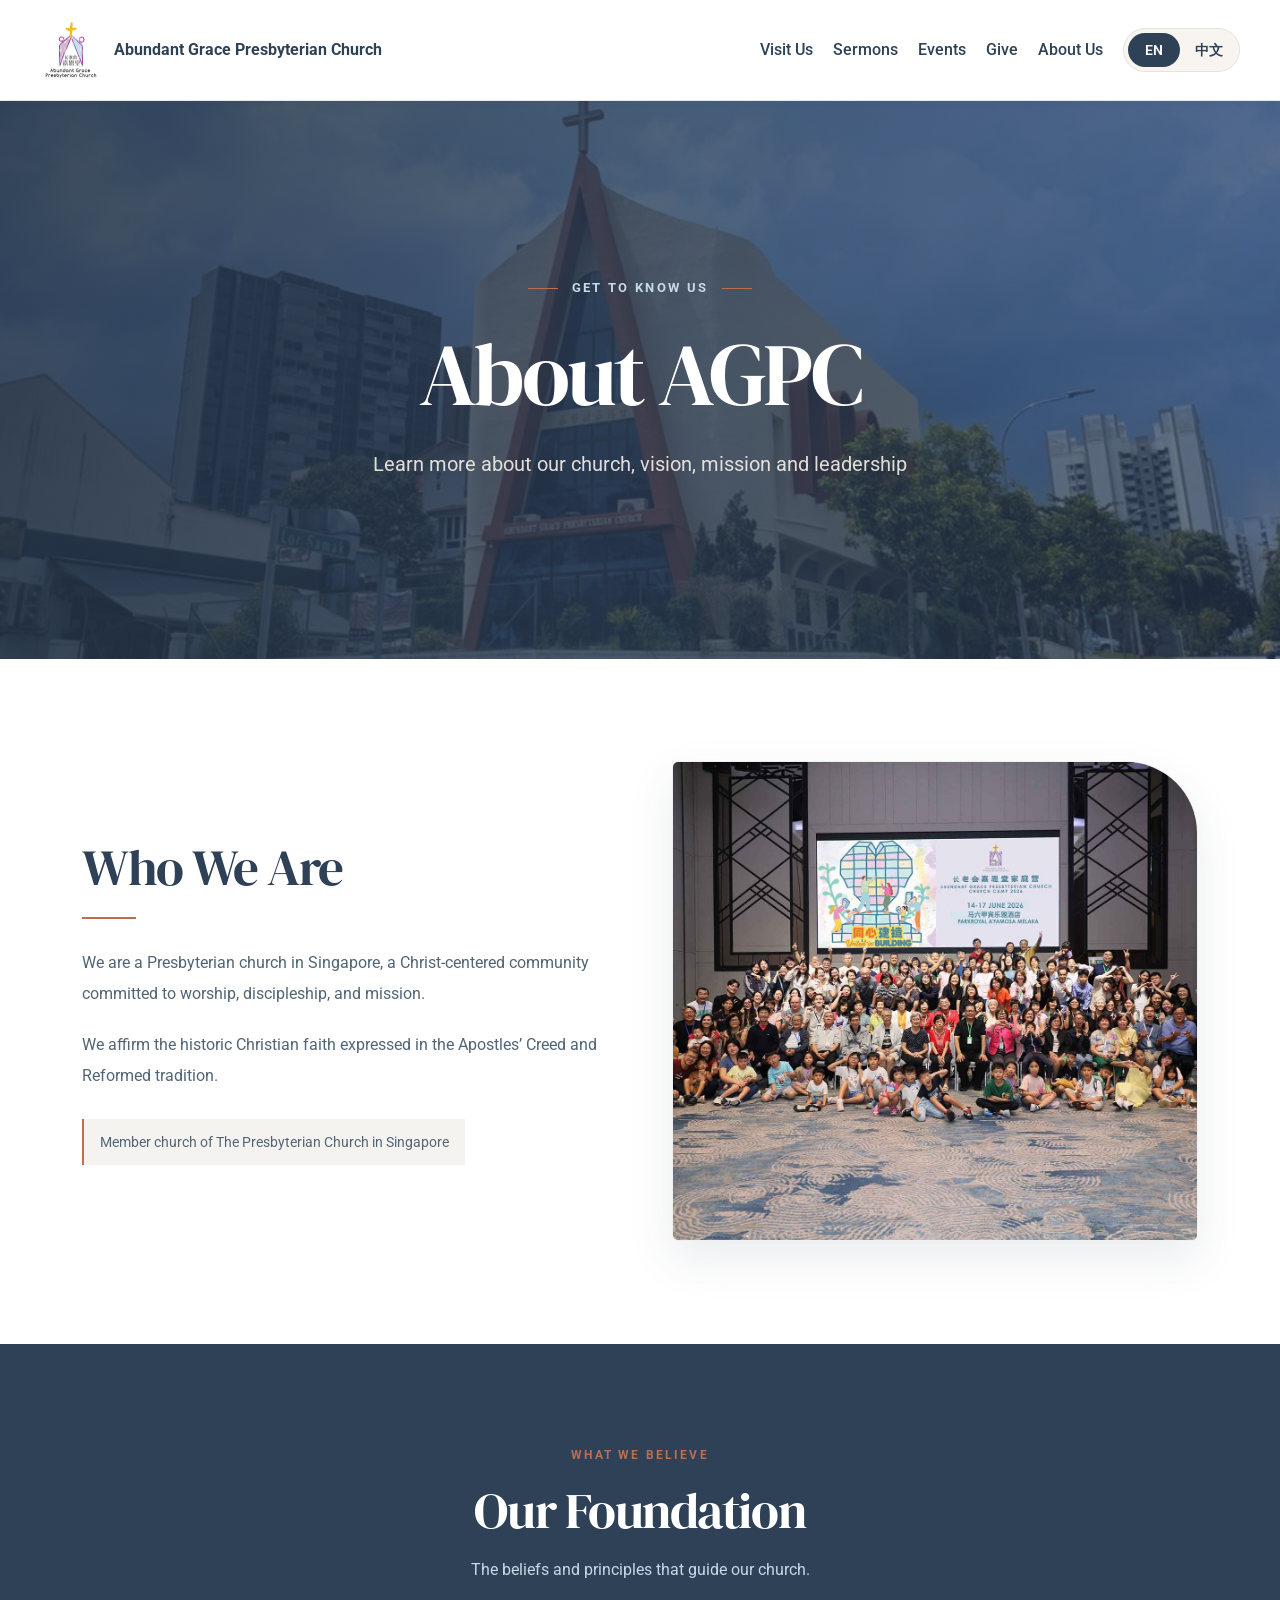
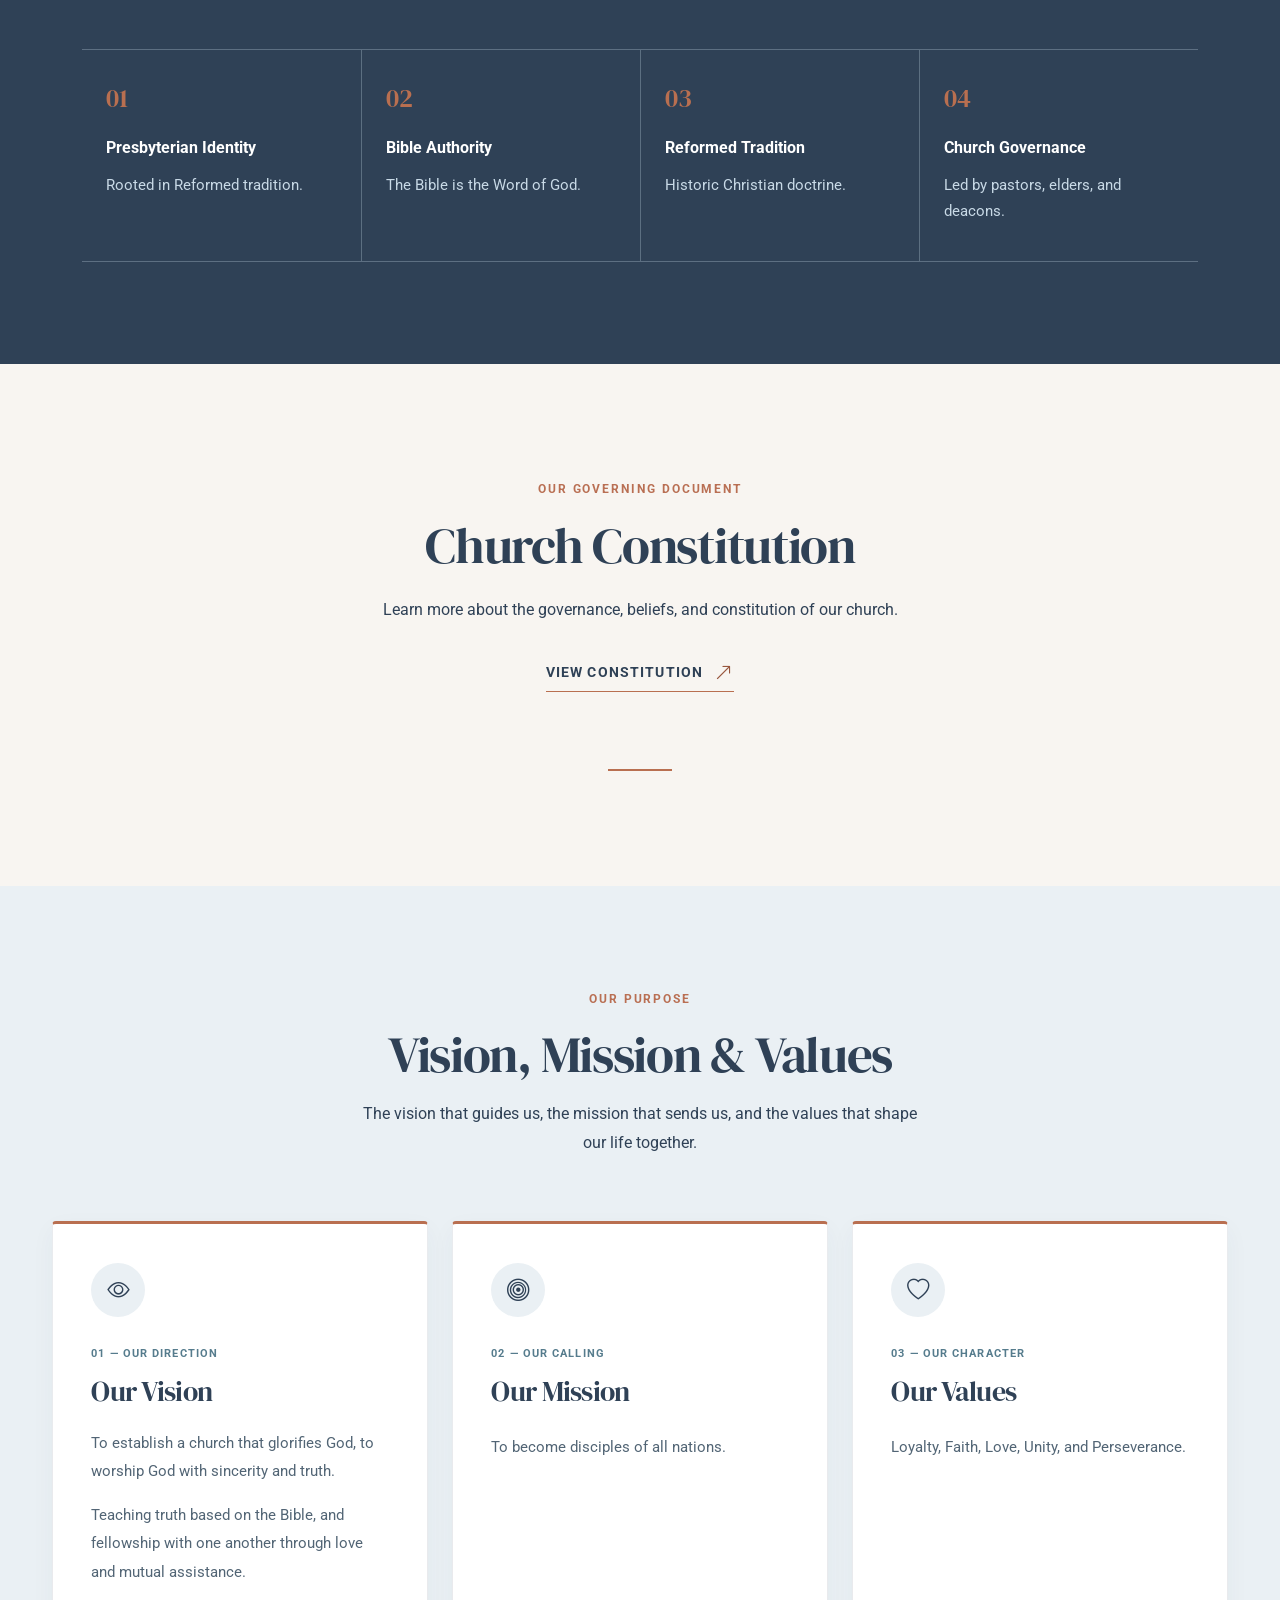
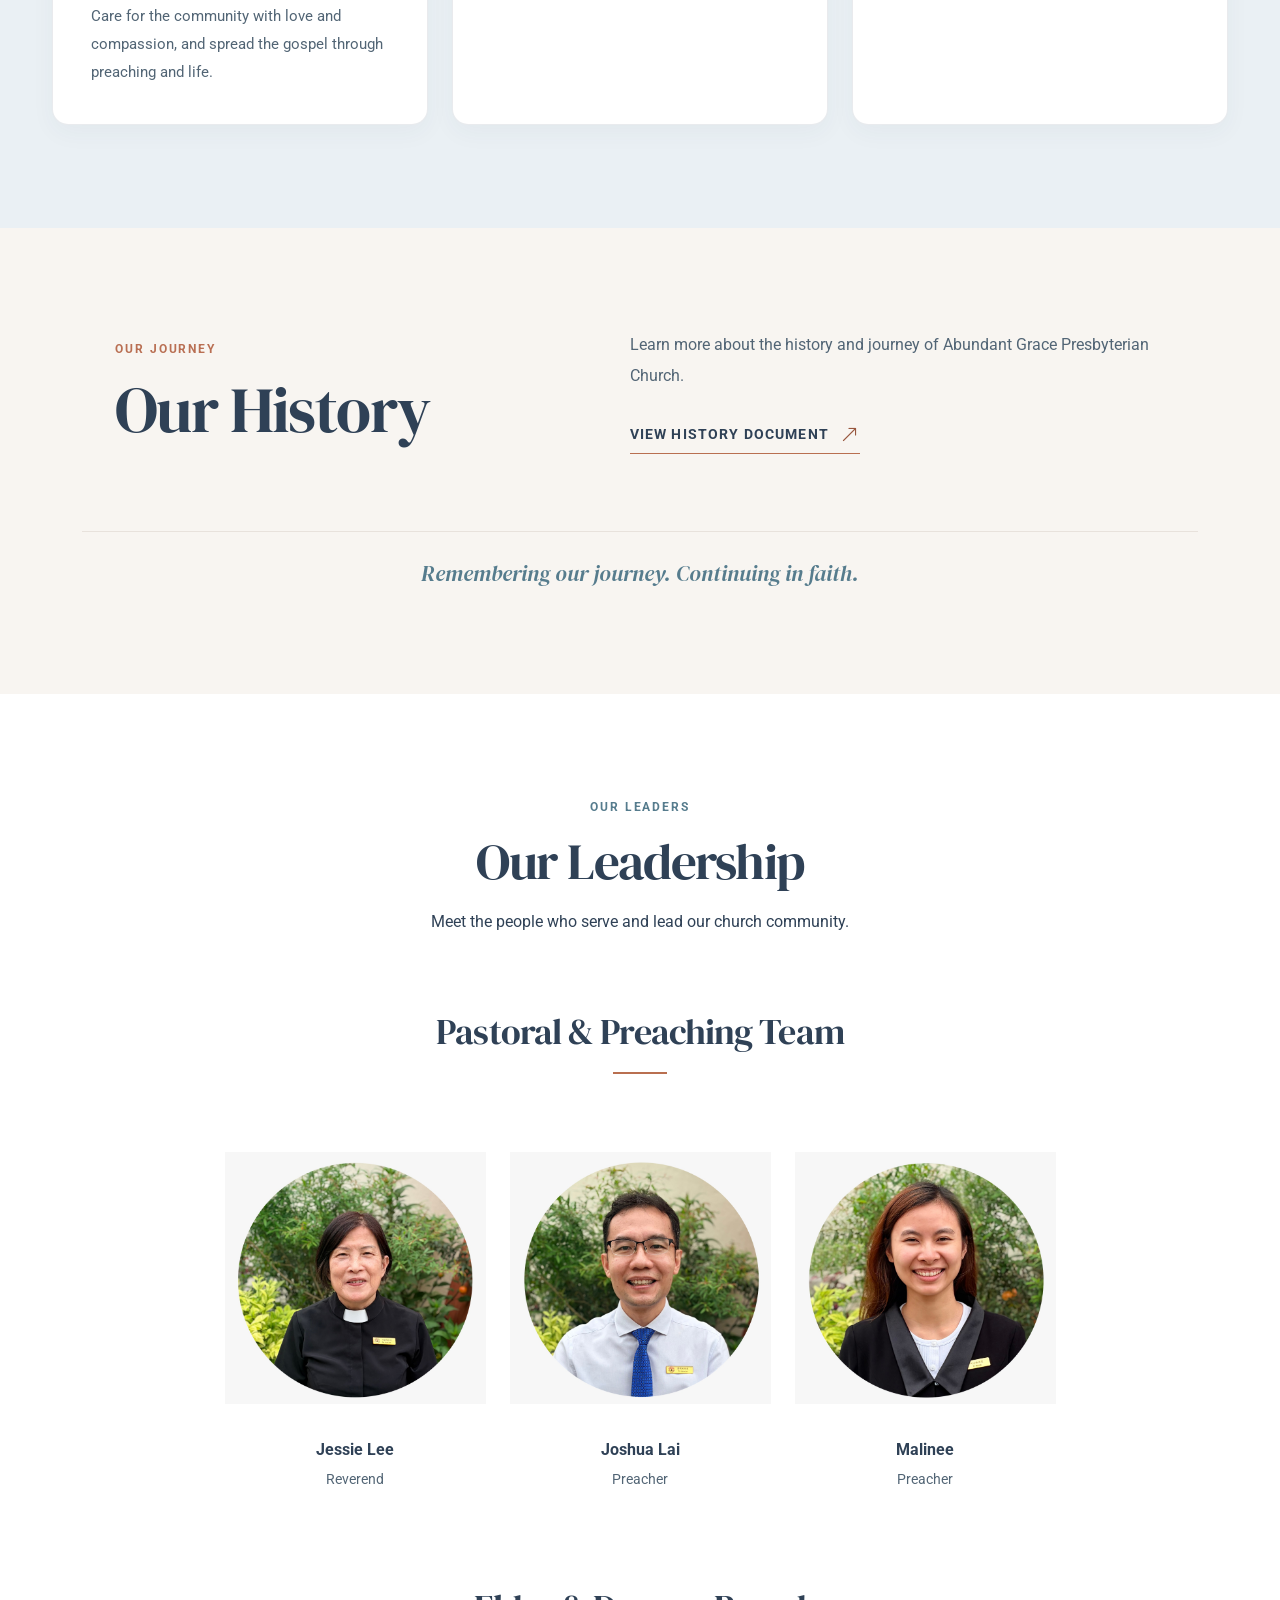
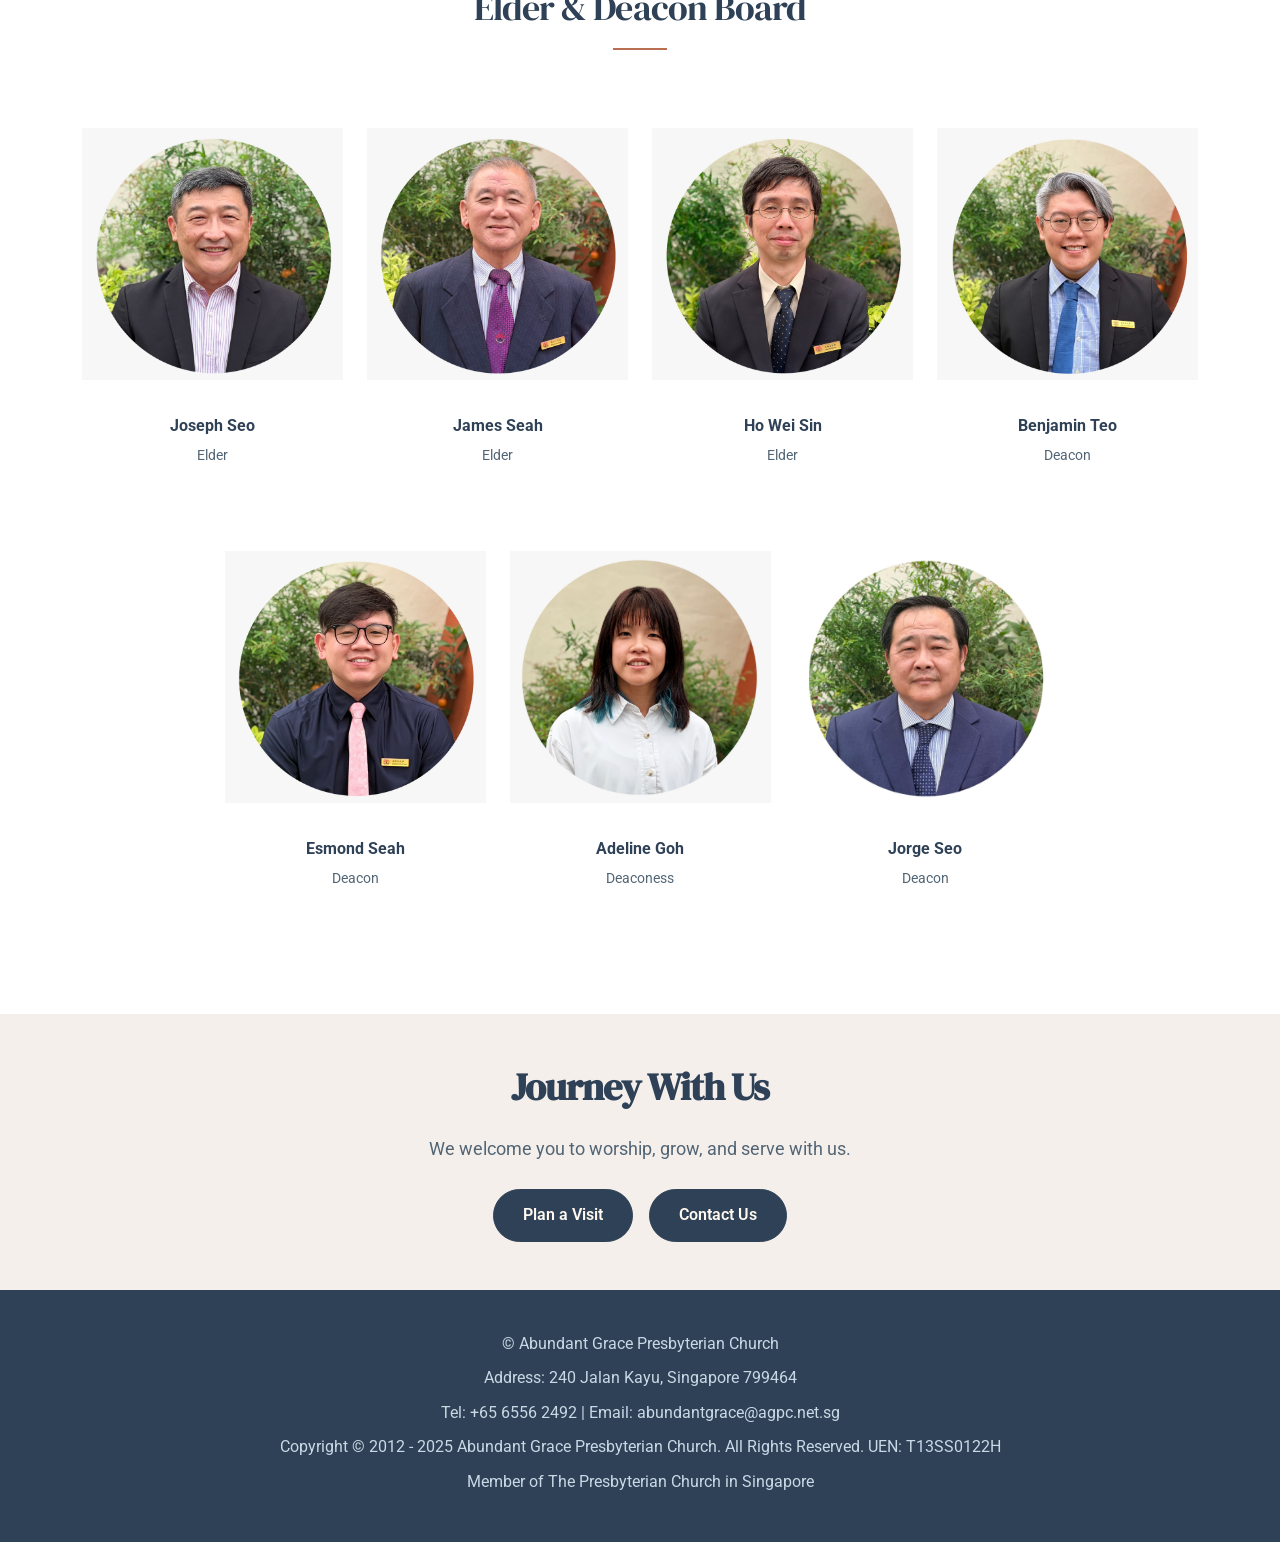
==== commit e6ffdd62: "Update AGPC.html" ====
--- a/AGPC.html
+++ b/AGPC.html
@@ -152,7 +152,7 @@
                 </div>
     
                 <div class="col-md-6">
-                    <img src="Images/AGPC/church camp 2026.jpg" class="img-fluid intro-image" alt="Abundant Grace Presbyterian Church">
+                    <img src="Images/AGPC/church camp 2026.jpeg" class="img-fluid intro-image" alt="Abundant Grace Presbyterian Church">
                 </div>
     
             </div>
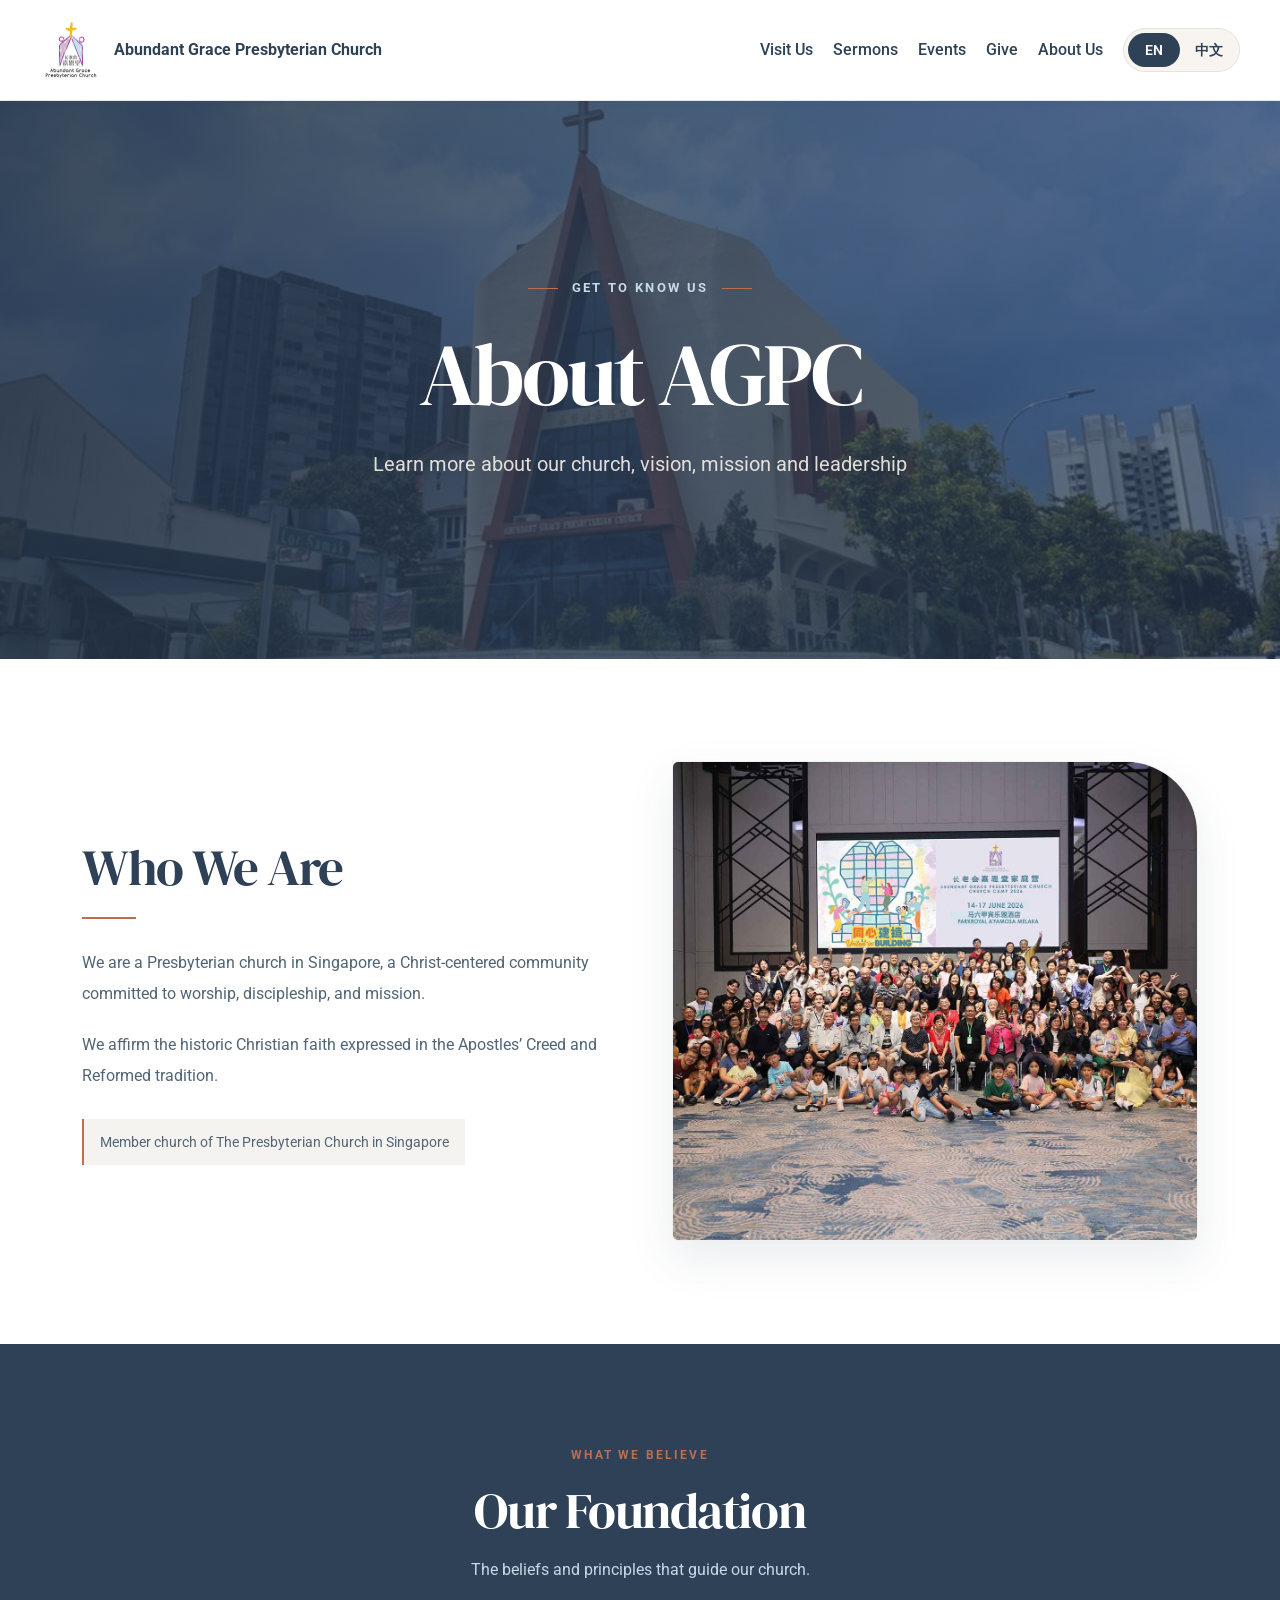
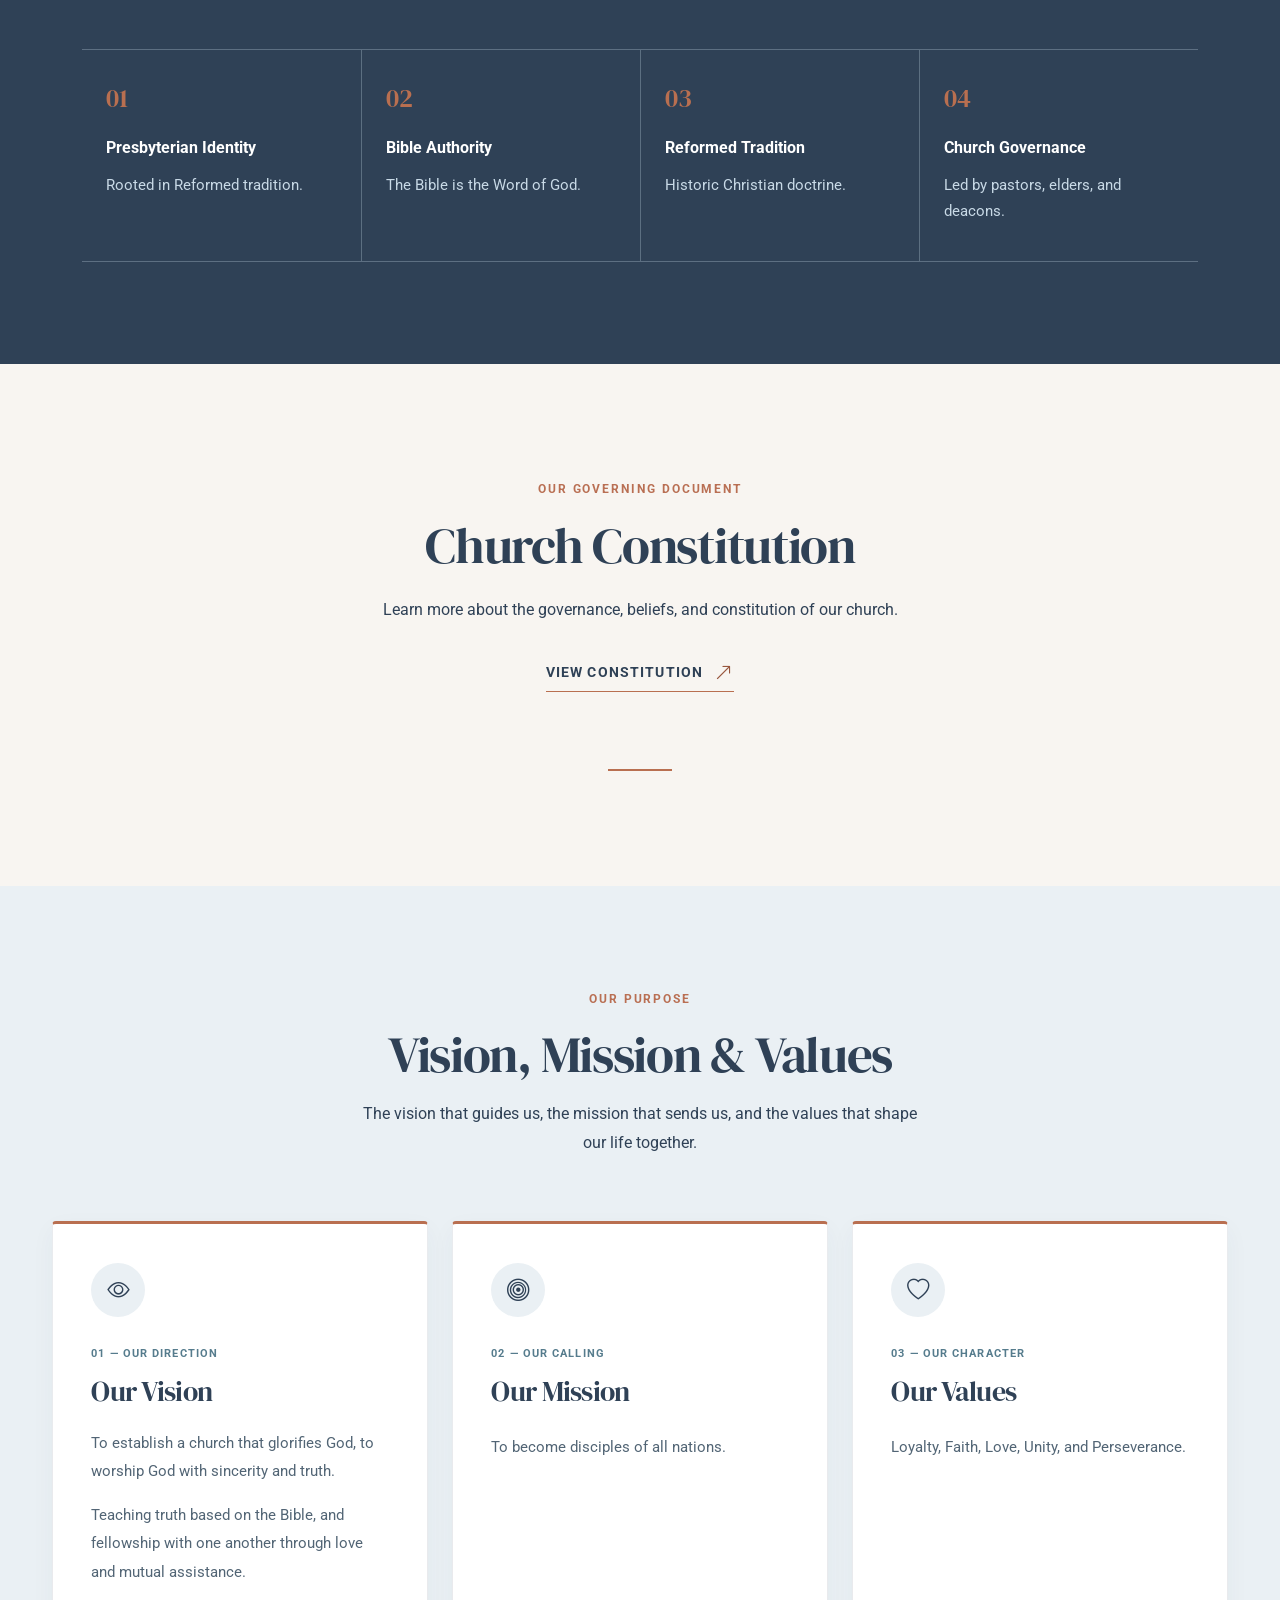
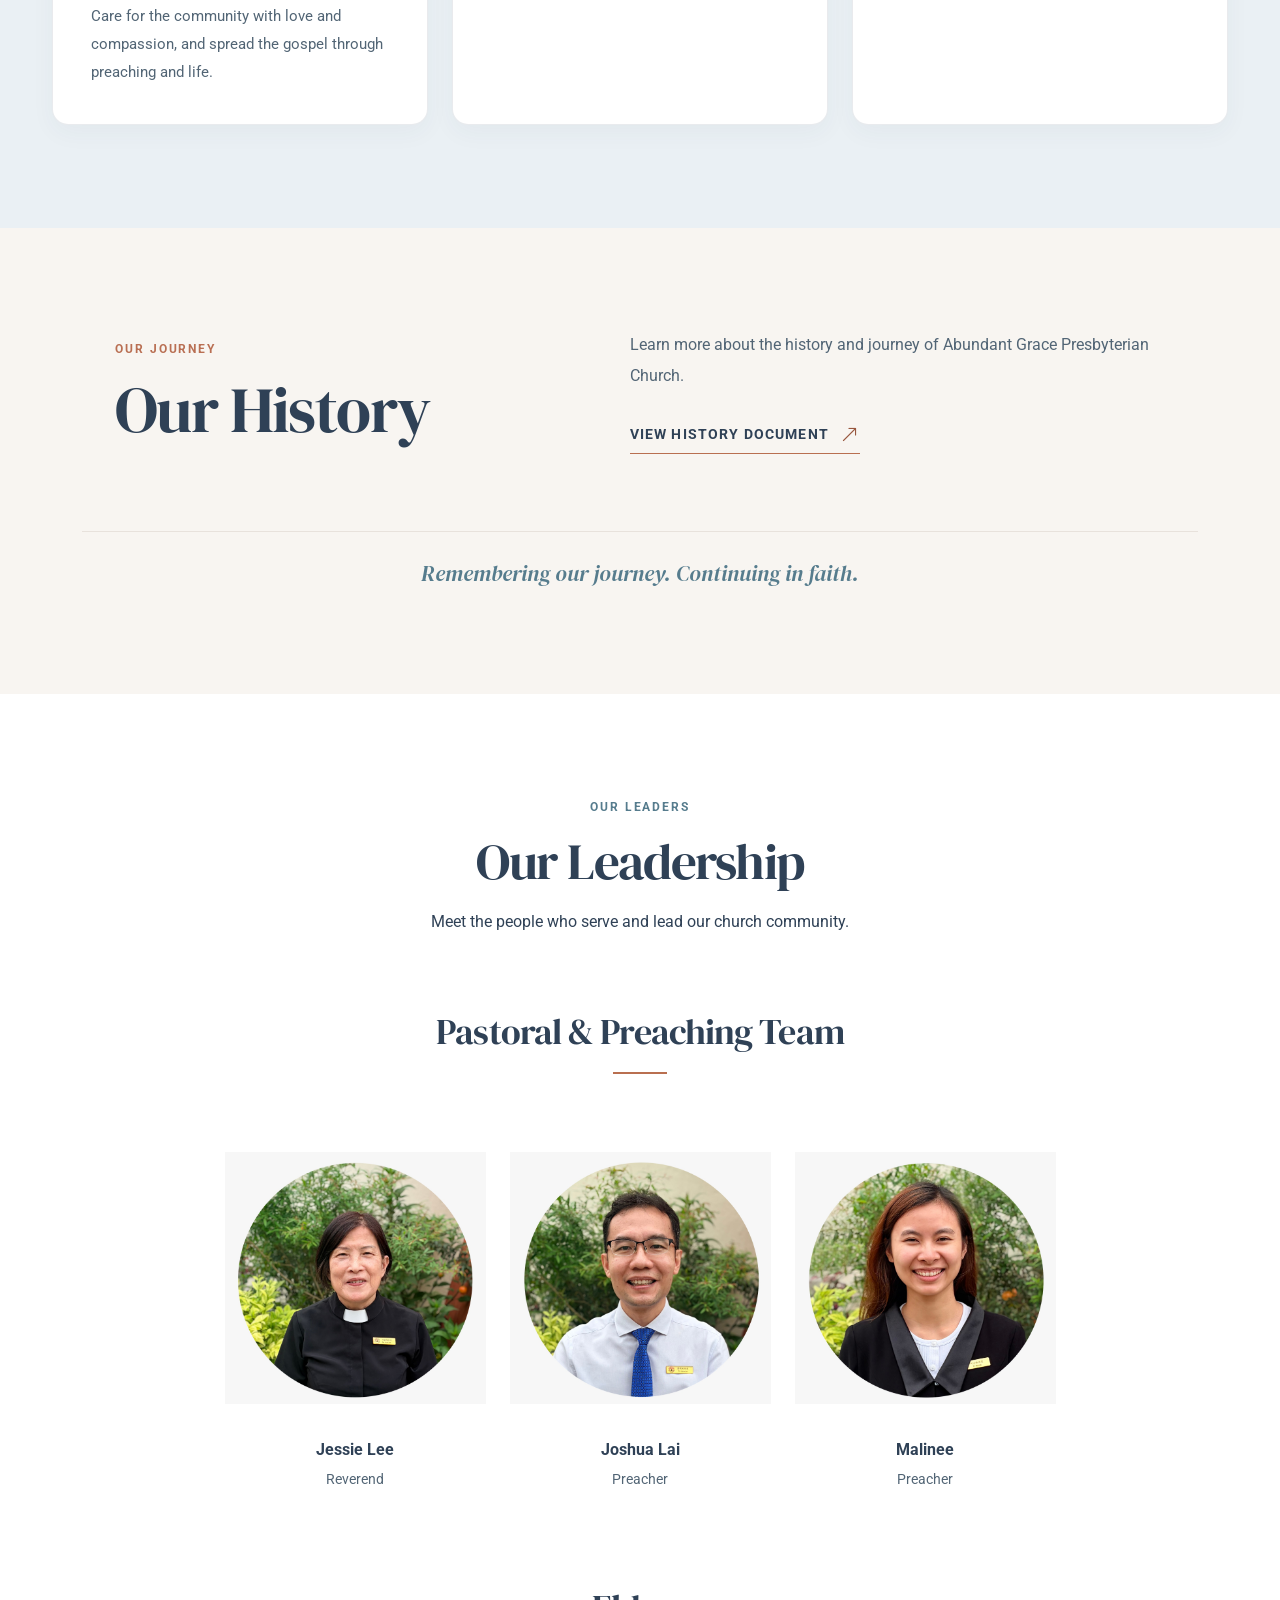
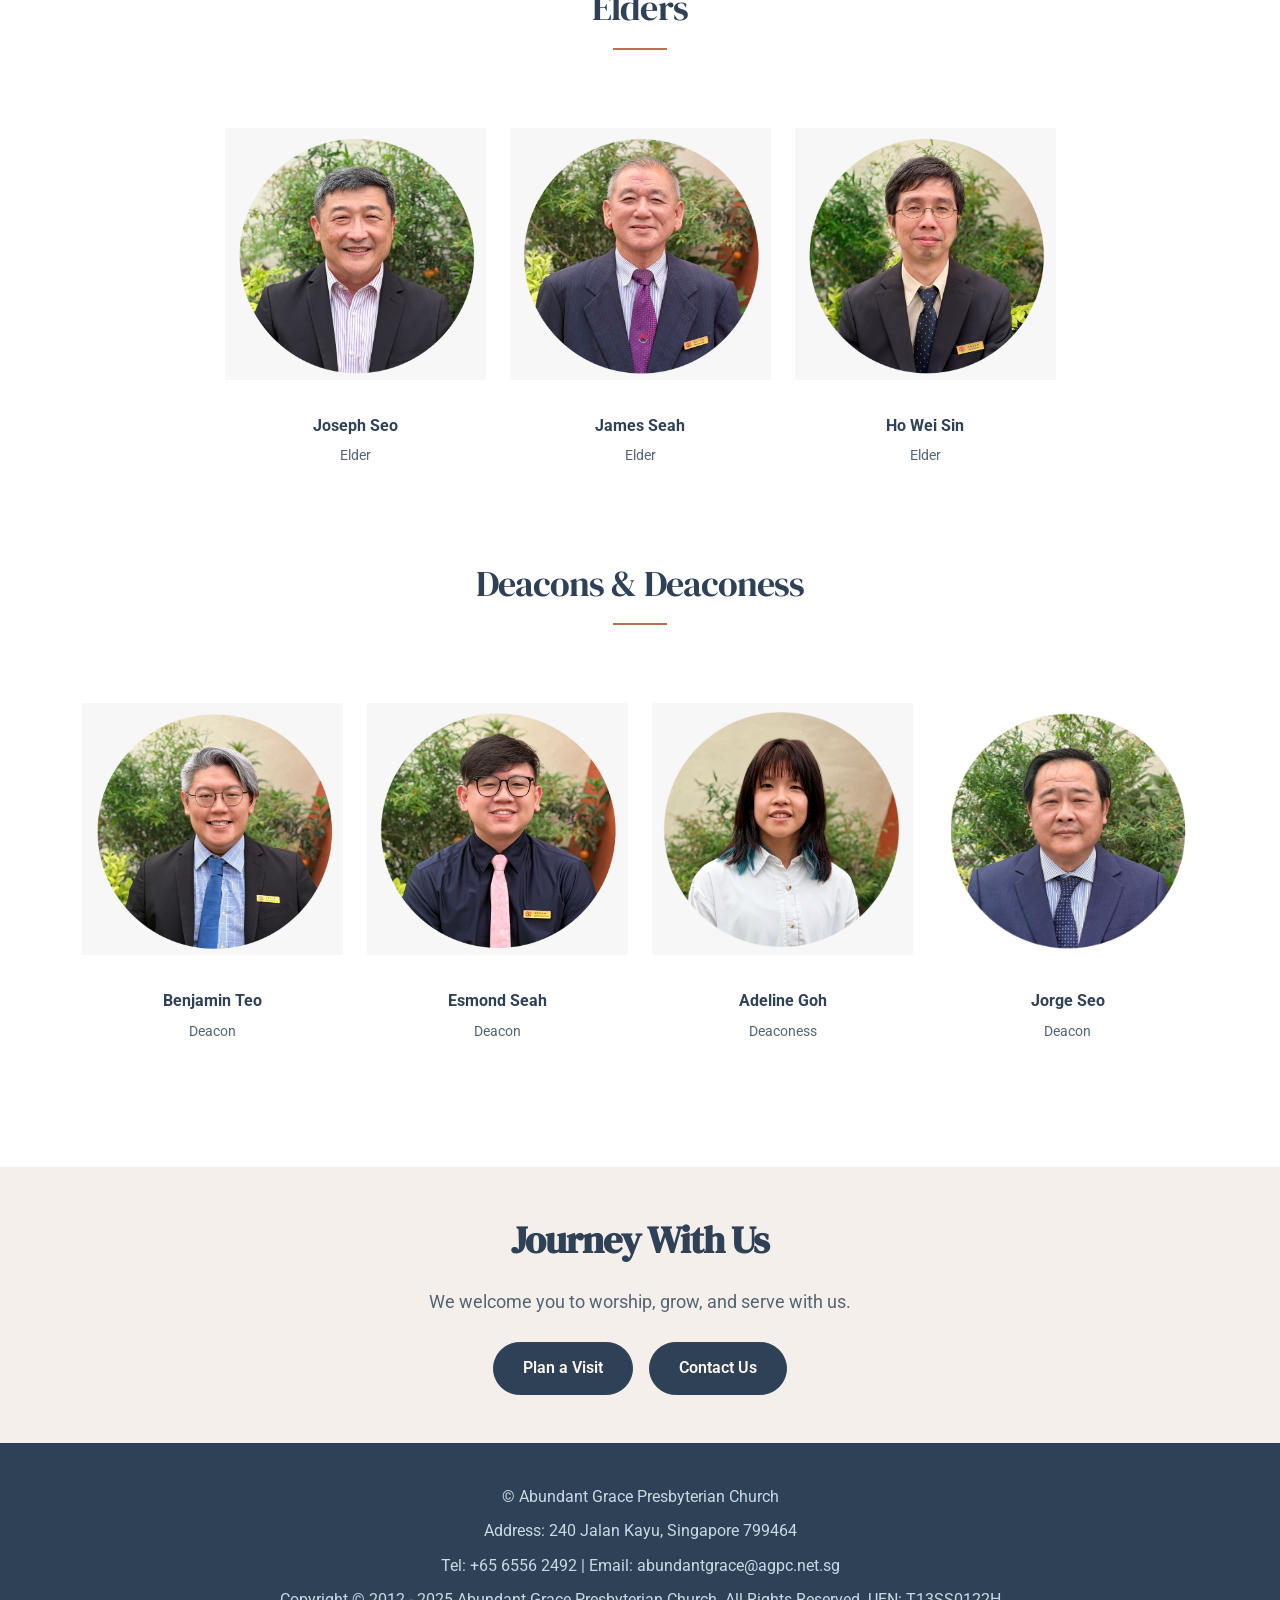
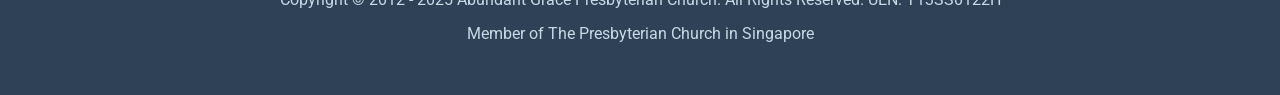
==== commit 256e7c11: "Update AGPC.html" ====
--- a/AGPC.html
+++ b/AGPC.html
@@ -601,9 +601,9 @@
     
                 <div class="leadership-team-heading">
     
-                    <h3 data-en="Elder & Deacon Board"
-                        data-zh="长老与执事会">
-                        Elder & Deacon Board
+                    <h3 data-en="Elders"
+                        data-zh="长老">
+                        Elders
                     </h3>
     
                     <div class="leadership-heading-line"></div>
@@ -695,10 +695,32 @@
     
                         </div>
     
-                    </div>
-    
-    
-                    <!-- DEACON BENJAMIN TEO -->
+                     </div> <!-- End of Ho Wei Sin's column -->
+
+                </div> <!-- End of Elders row -->
+
+            </div> <!-- End of Elders section -->
+
+
+            <!-- =====================================
+                 DEACONS & DEACONESS
+            ====================================== -->
+
+            <div class="leadership-team">
+
+                <div class="leadership-team-heading">
+
+                    <h3 data-en="Deacons &amp; Deaconess"
+                        data-zh="执事">
+                        Deacons &amp; Deaconess
+                    </h3>
+
+                    <div class="leadership-heading-line"></div>
+
+                </div>
+
+                <div class="row g-4 justify-content-center">
+                    
                     <div class="col-6 col-md-4 col-lg-3">
     
                         <div class="leader-card">
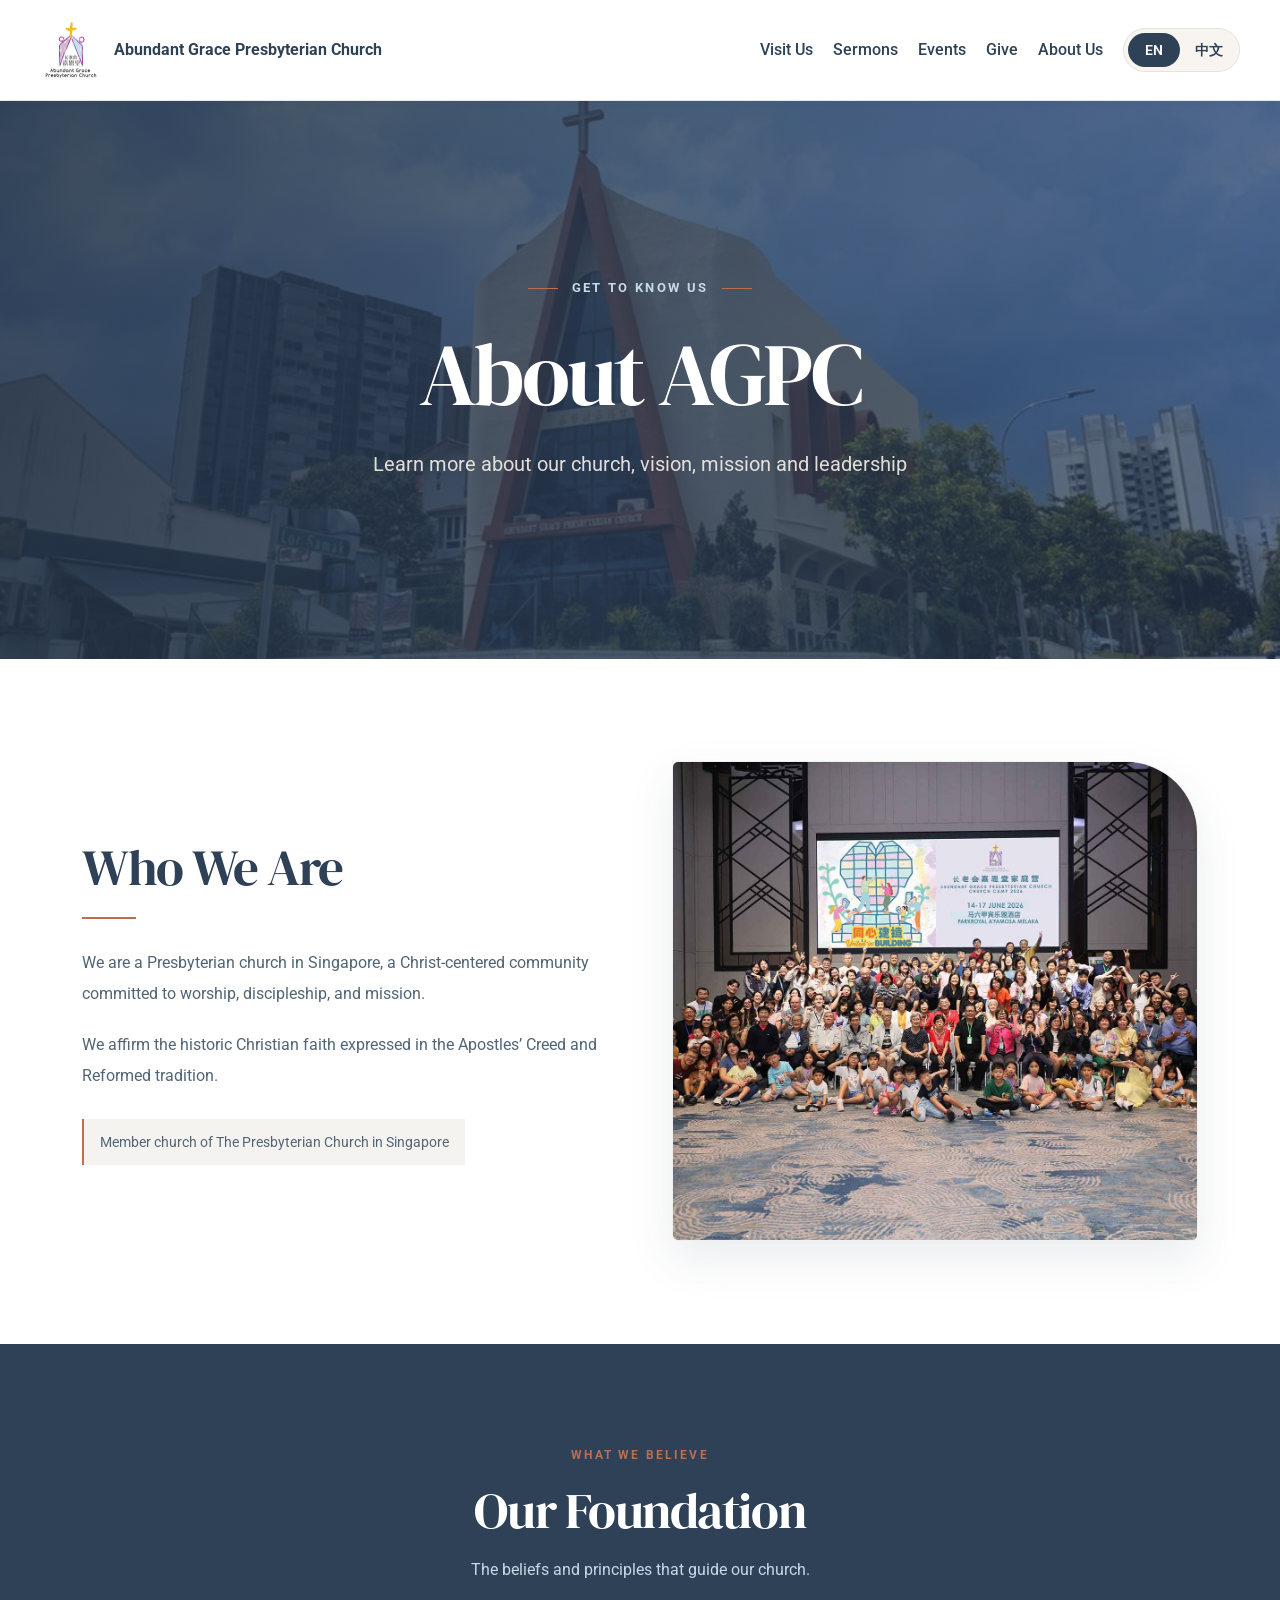
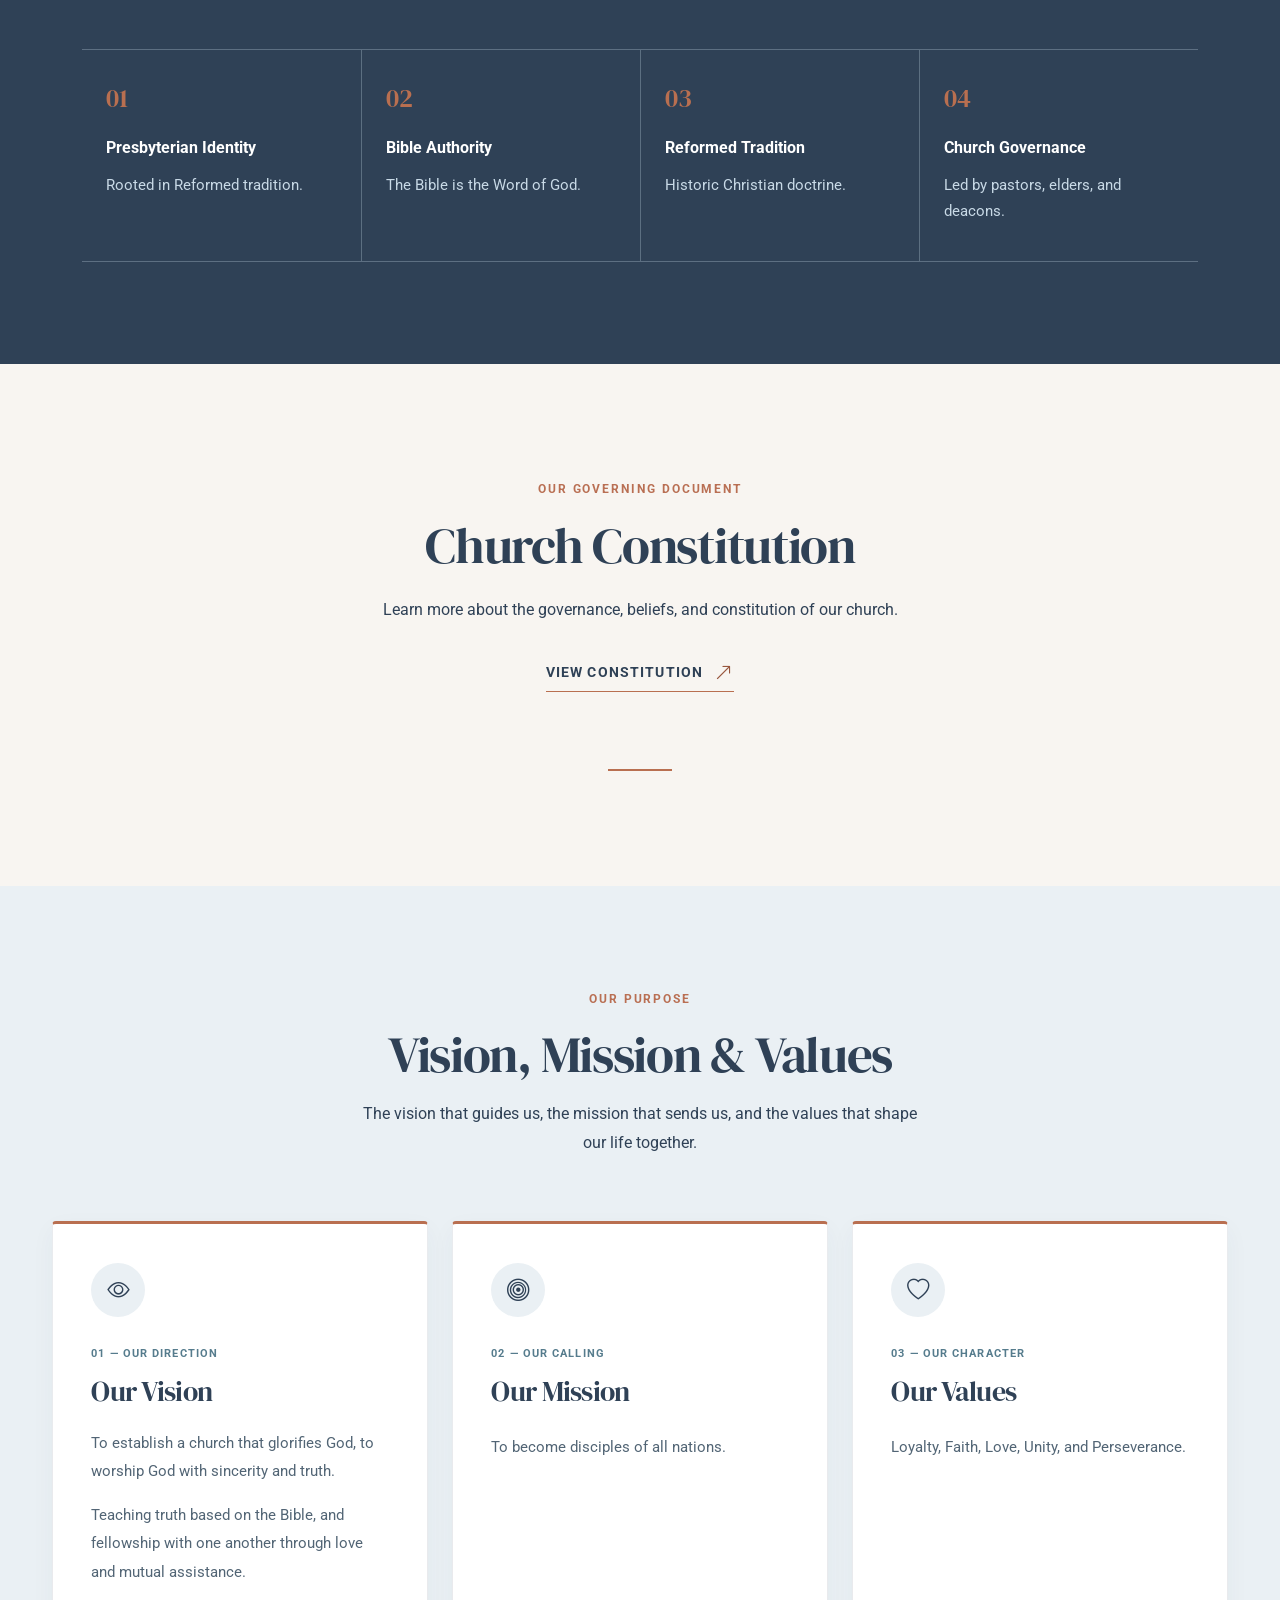
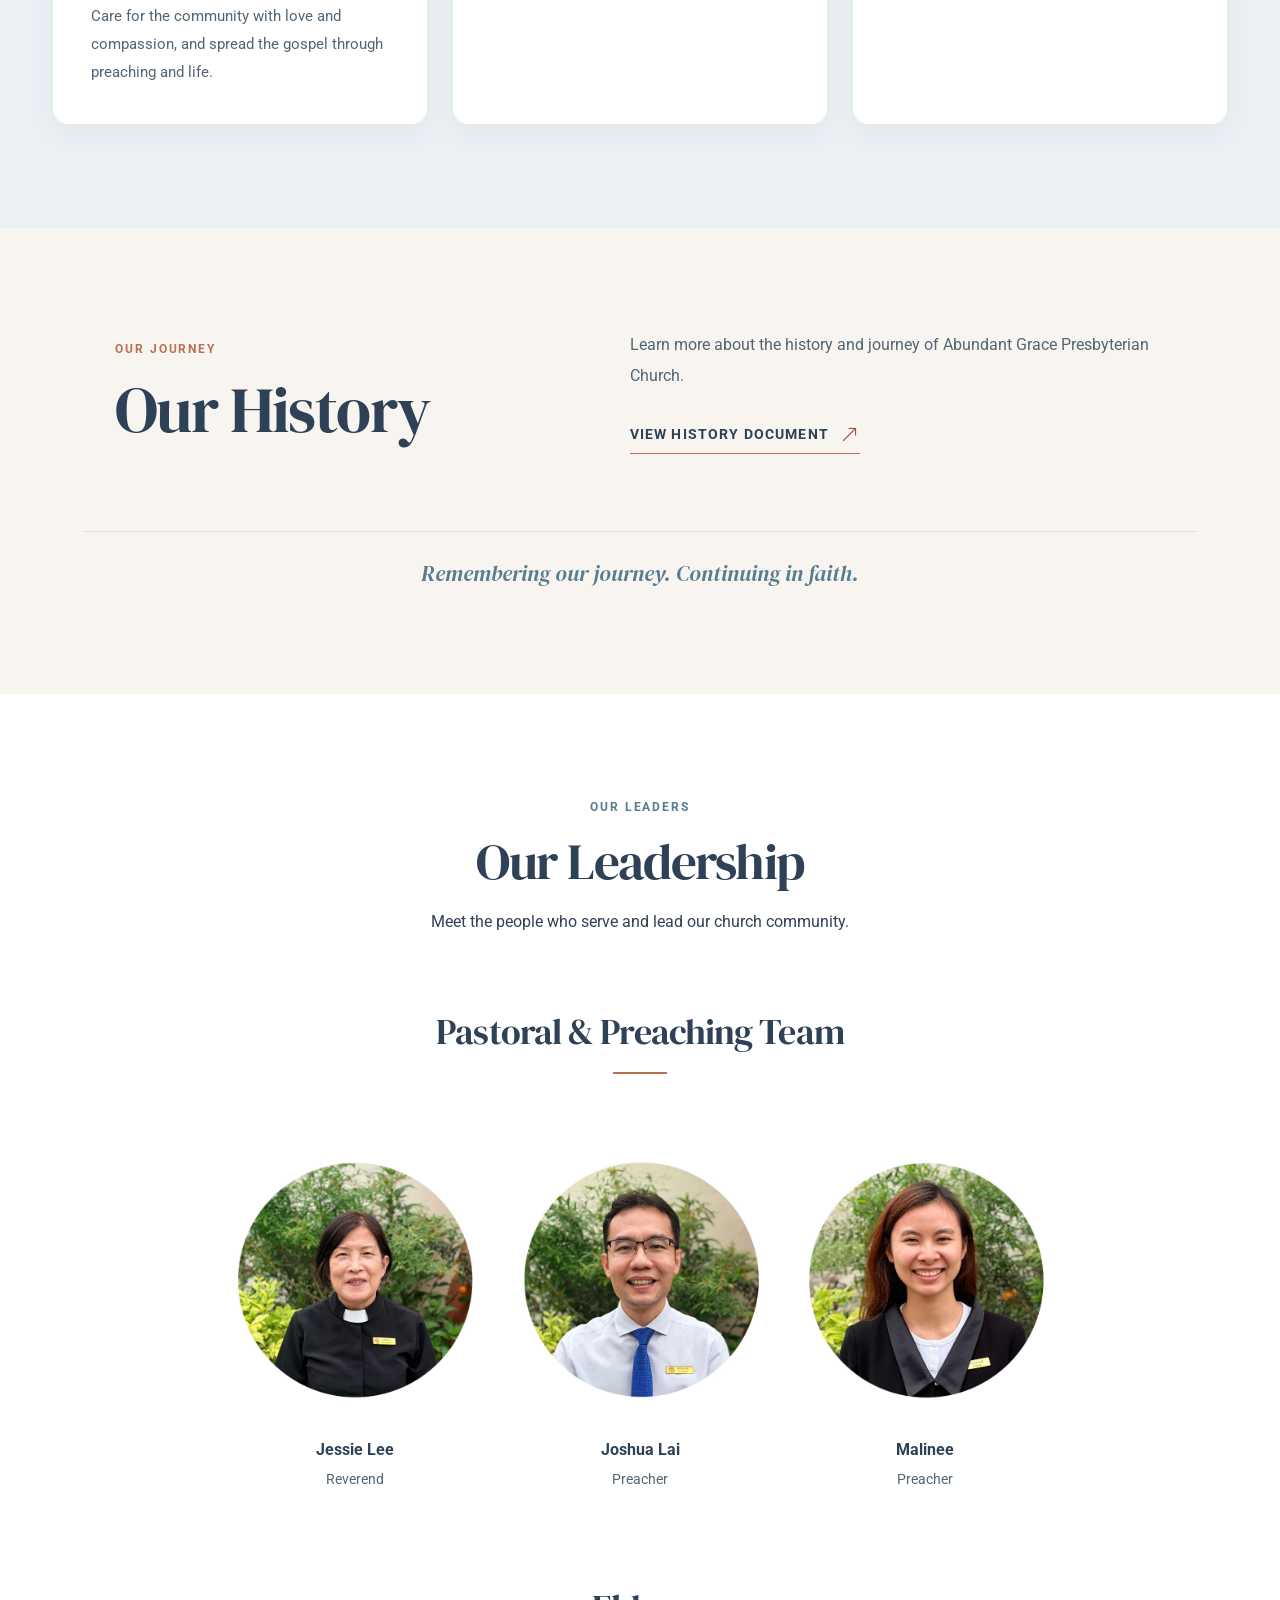
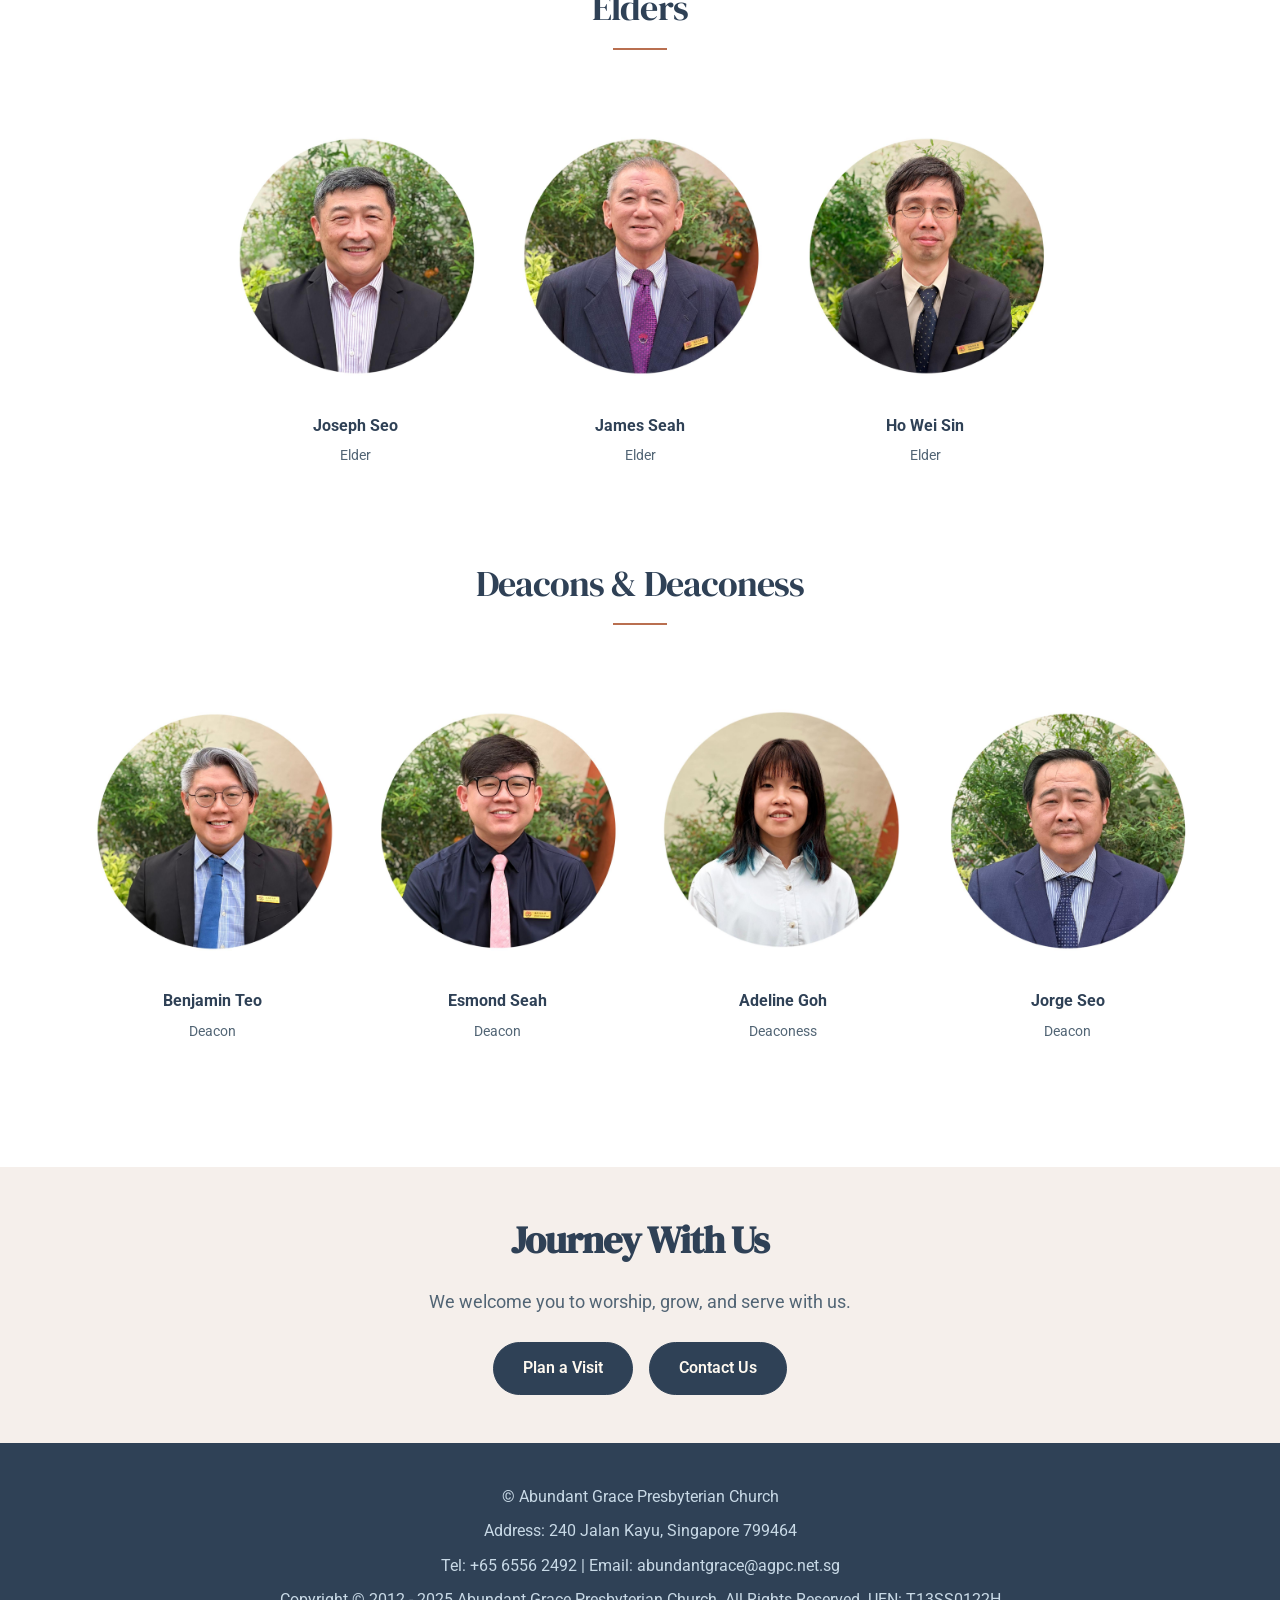
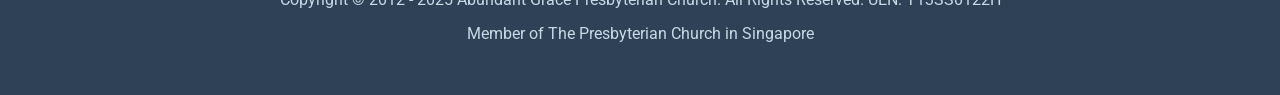
==== commit 8f702521: "Update AGPC.html" ====
--- a/AGPC.html
+++ b/AGPC.html
@@ -522,7 +522,7 @@
                             <div class="leader-info">
     
                                 <h5 data-en="Jessie Lee"
-                                    data-zh="Jessie Lee（中文姓名待补）">
+                                    data-zh="李丽梅">
                                     Jessie Lee
                                 </h5>
     
@@ -550,7 +550,7 @@
                             <div class="leader-info">
     
                                 <h5 data-en="Joshua Lai"
-                                    data-zh="Joshua Lai（中文姓名待补）">
+                                    data-zh="黎明光">
                                     Joshua Lai
                                 </h5>
     
@@ -578,7 +578,7 @@
                             <div class="leader-info">
     
                                 <h5 data-en="Malinee"
-                                    data-zh="Malinee（中文姓名待补）">
+                                    data-zh="何远婞">
                                     Malinee
                                 </h5>
     
@@ -626,7 +626,7 @@
                             <div class="leader-info">
     
                                 <h5 data-en="Joseph Seo"
-                                    data-zh="Joseph Seo（中文姓名待补）">
+                                    data-zh="谢山汉">
                                     Joseph Seo
                                 </h5>
     
@@ -654,7 +654,7 @@
                             <div class="leader-info">
     
                                 <h5 data-en="James Seah"
-                                    data-zh="James Seah（中文姓名待补）">
+                                    data-zh="谢冰天">
                                     James Seah
                                 </h5>
     
@@ -682,7 +682,7 @@
                             <div class="leader-info">
     
                                 <h5 data-en="Ho Wei Sin"
-                                    data-zh="Ho Wei Sin（中文姓名待补）">
+                                    data-zh="何伟信">
                                     Ho Wei Sin
                                 </h5>
     
@@ -732,7 +732,7 @@
                             <div class="leader-info">
     
                                 <h5 data-en="Benjamin Teo"
-                                    data-zh="Benjamin Teo（中文姓名待补）">
+                                    data-zh="张胜豪">
                                     Benjamin Teo
                                 </h5>
     
@@ -760,7 +760,7 @@
                             <div class="leader-info">
     
                                 <h5 data-en="Esmond Seah"
-                                    data-zh="Esmond Seah（中文姓名待补）">
+                                    data-zh="谢承信">
                                     Esmond Seah
                                 </h5>
     
@@ -788,7 +788,7 @@
                             <div class="leader-info">
     
                                 <h5 data-en="Adeline Goh"
-                                    data-zh="Adeline Goh（中文姓名待补）">
+                                    data-zh="吴盈溢">
                                     Adeline Goh
                                 </h5>
     
@@ -816,7 +816,7 @@
                             <div class="leader-info">
     
                                 <h5 data-en="Jorge Seo"
-                                    data-zh="Jorge Seo（中文姓名待补）">
+                                    data-zh="谢汉汉">
                                     Jorge Seo
                                 </h5>
     
